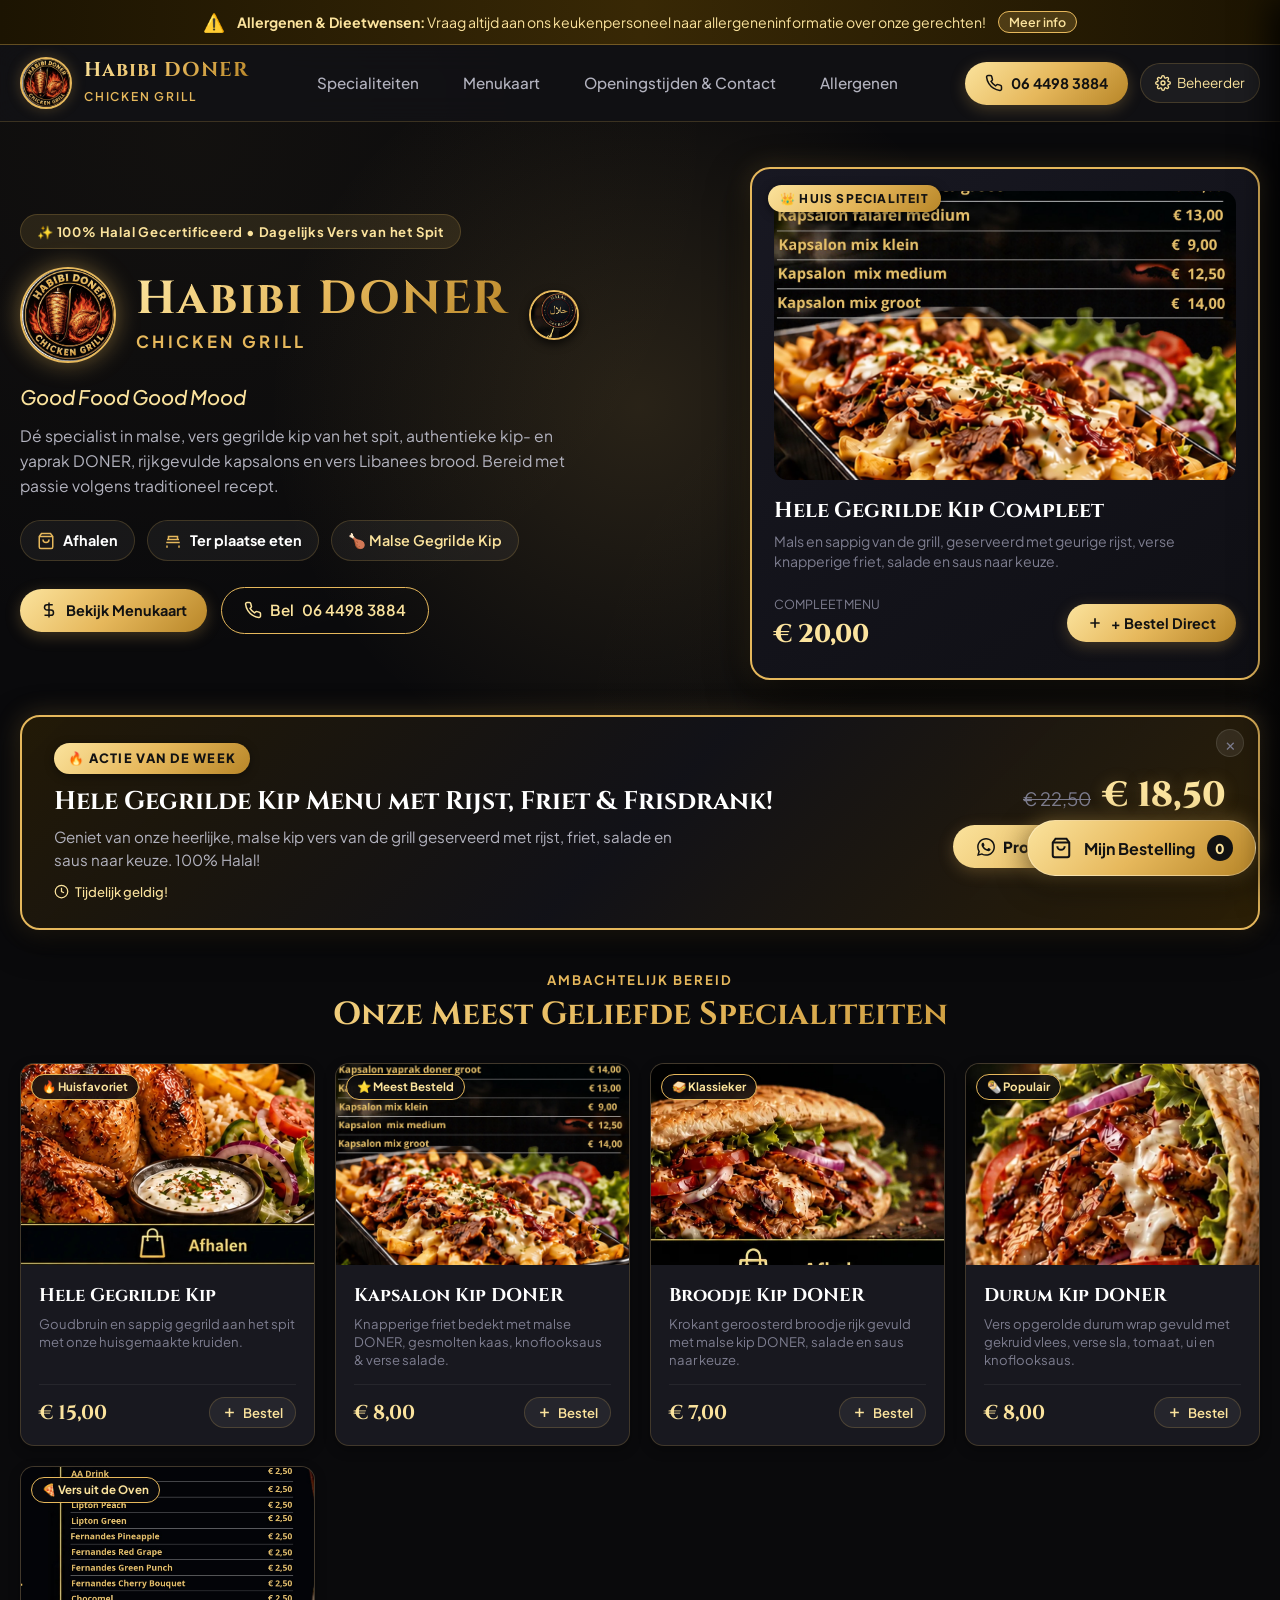
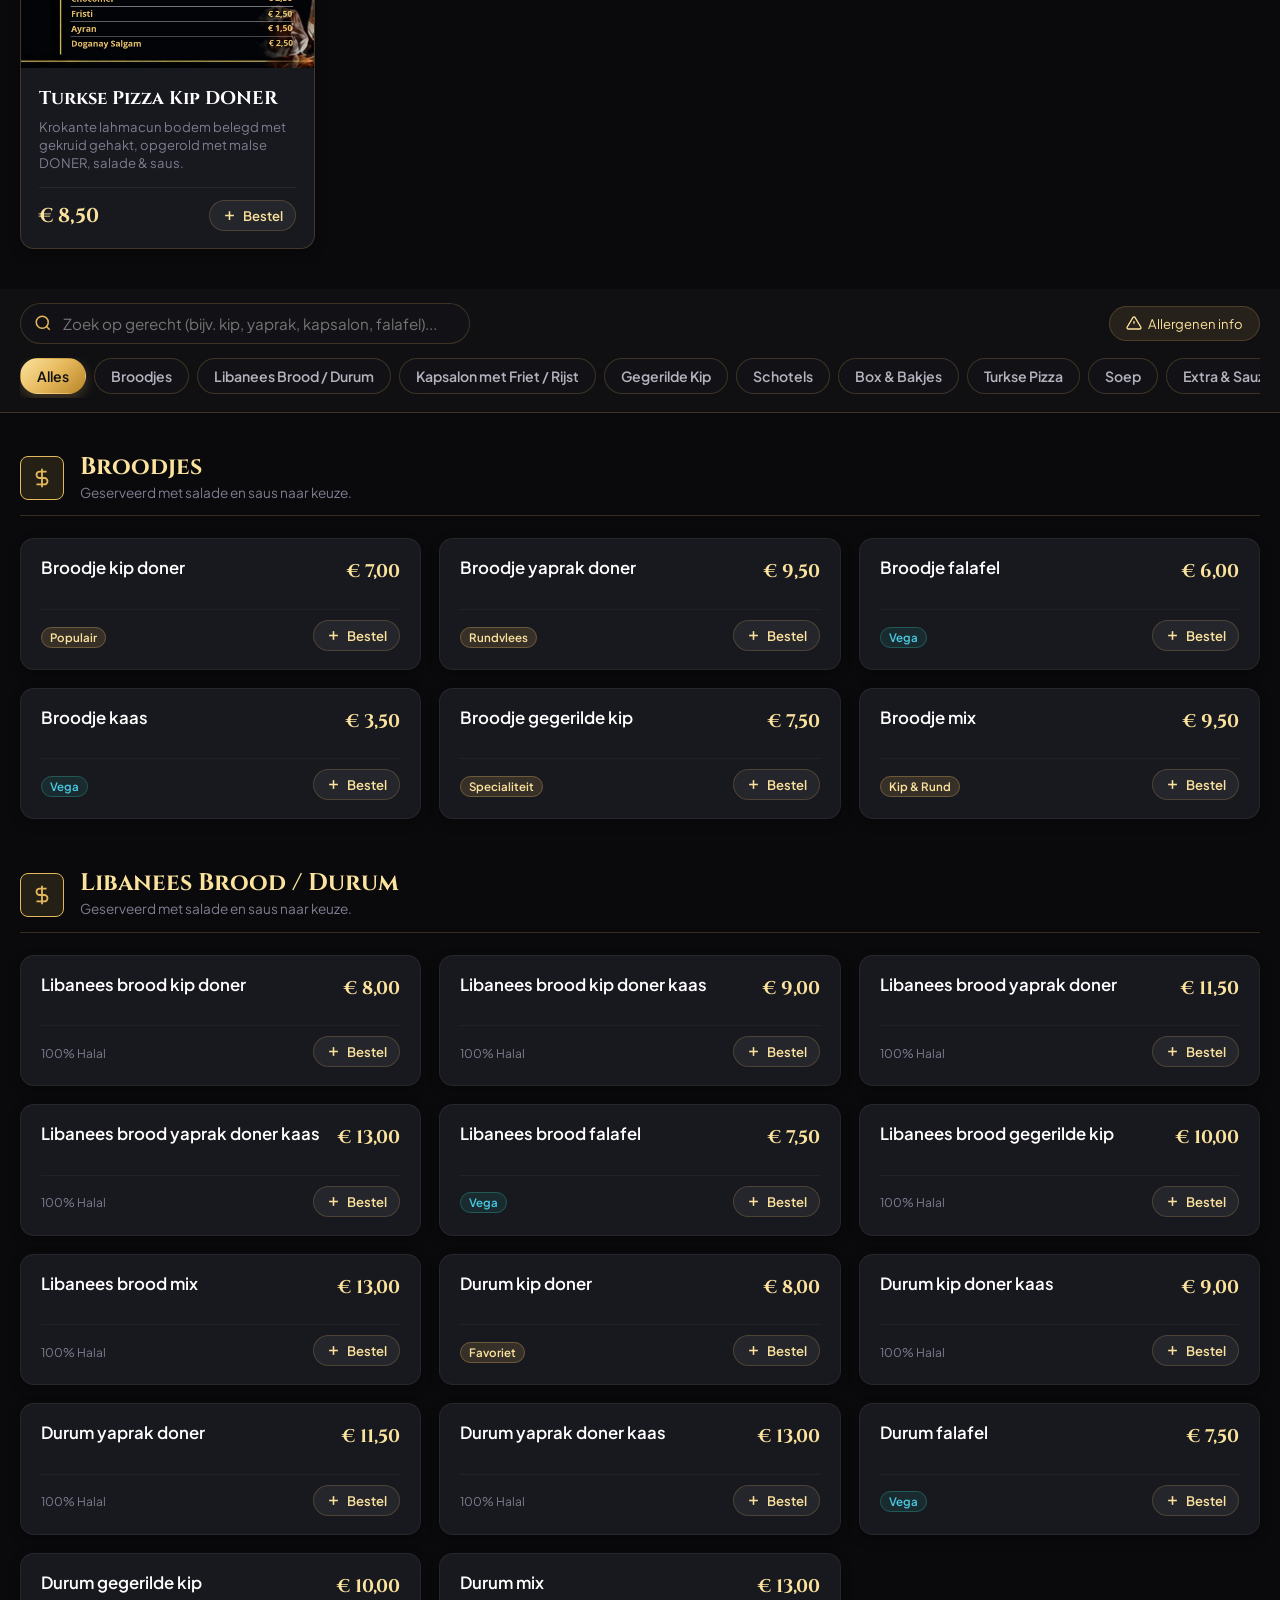
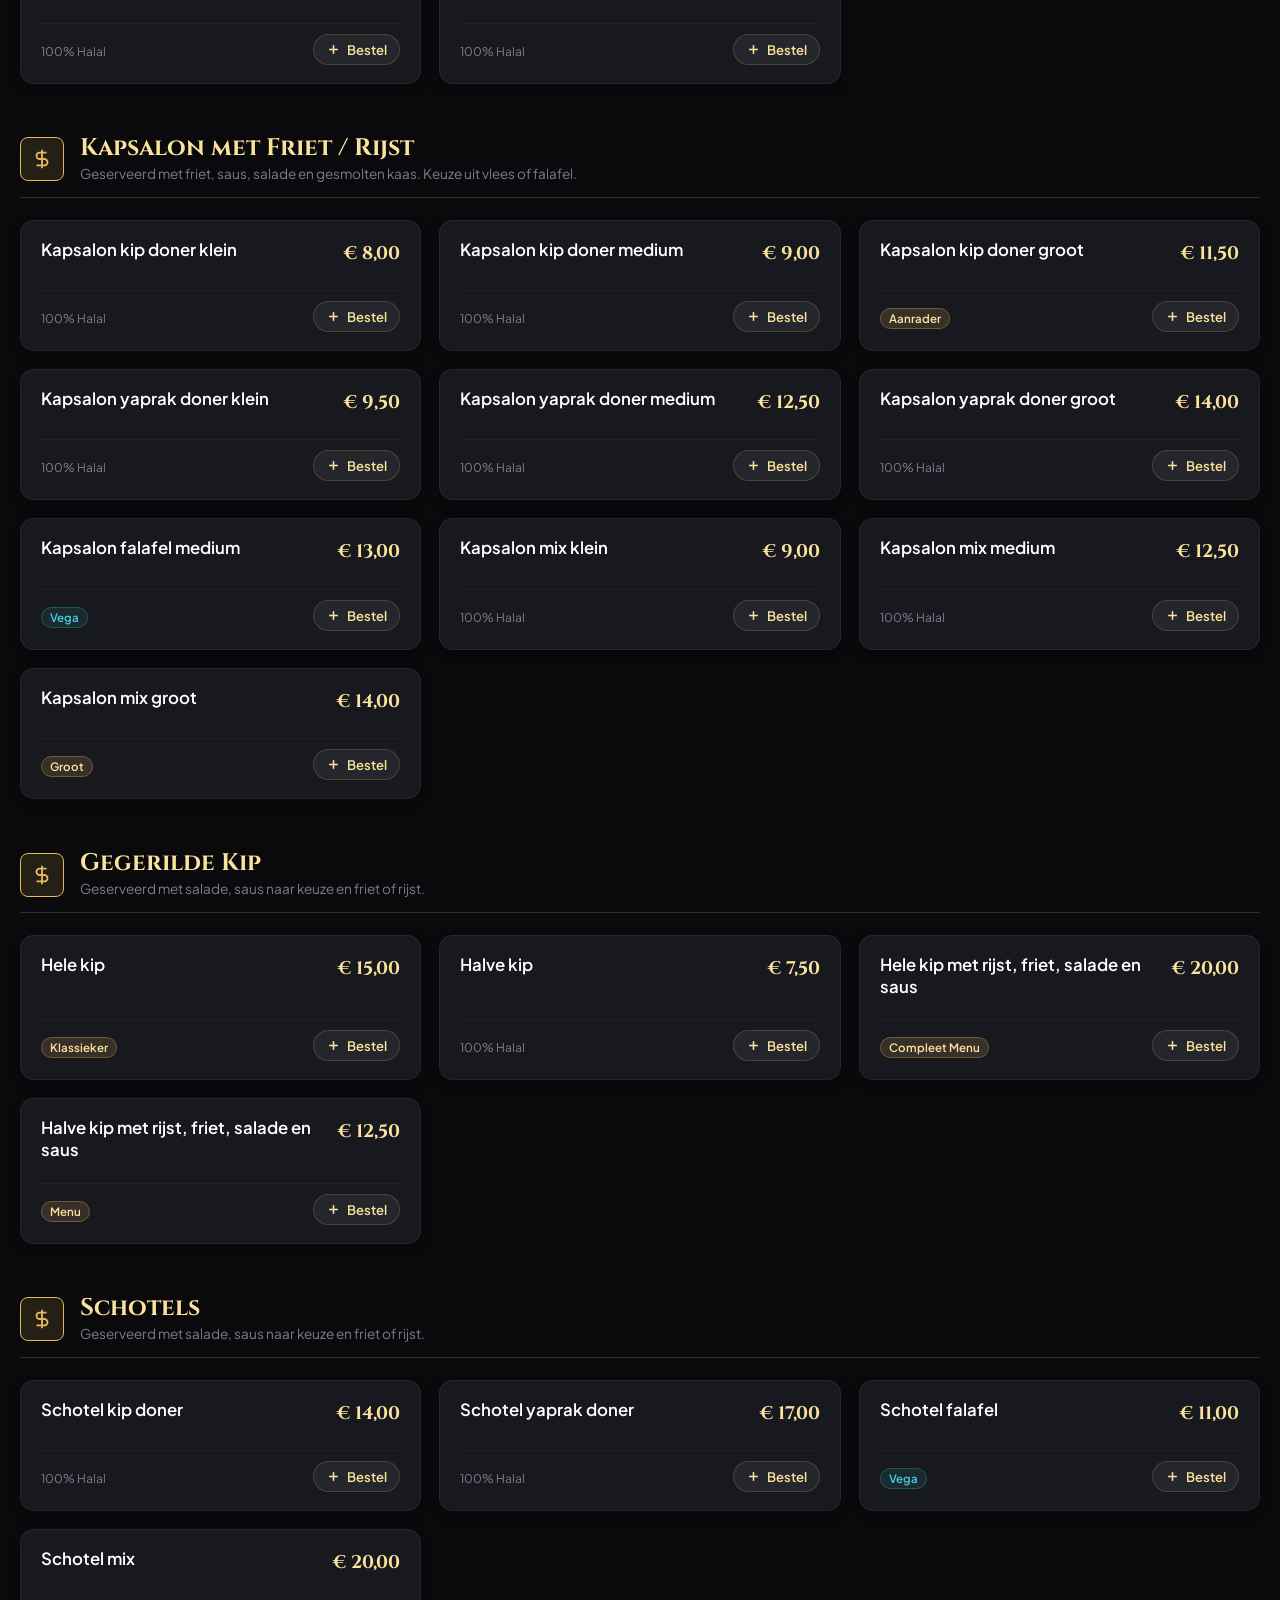
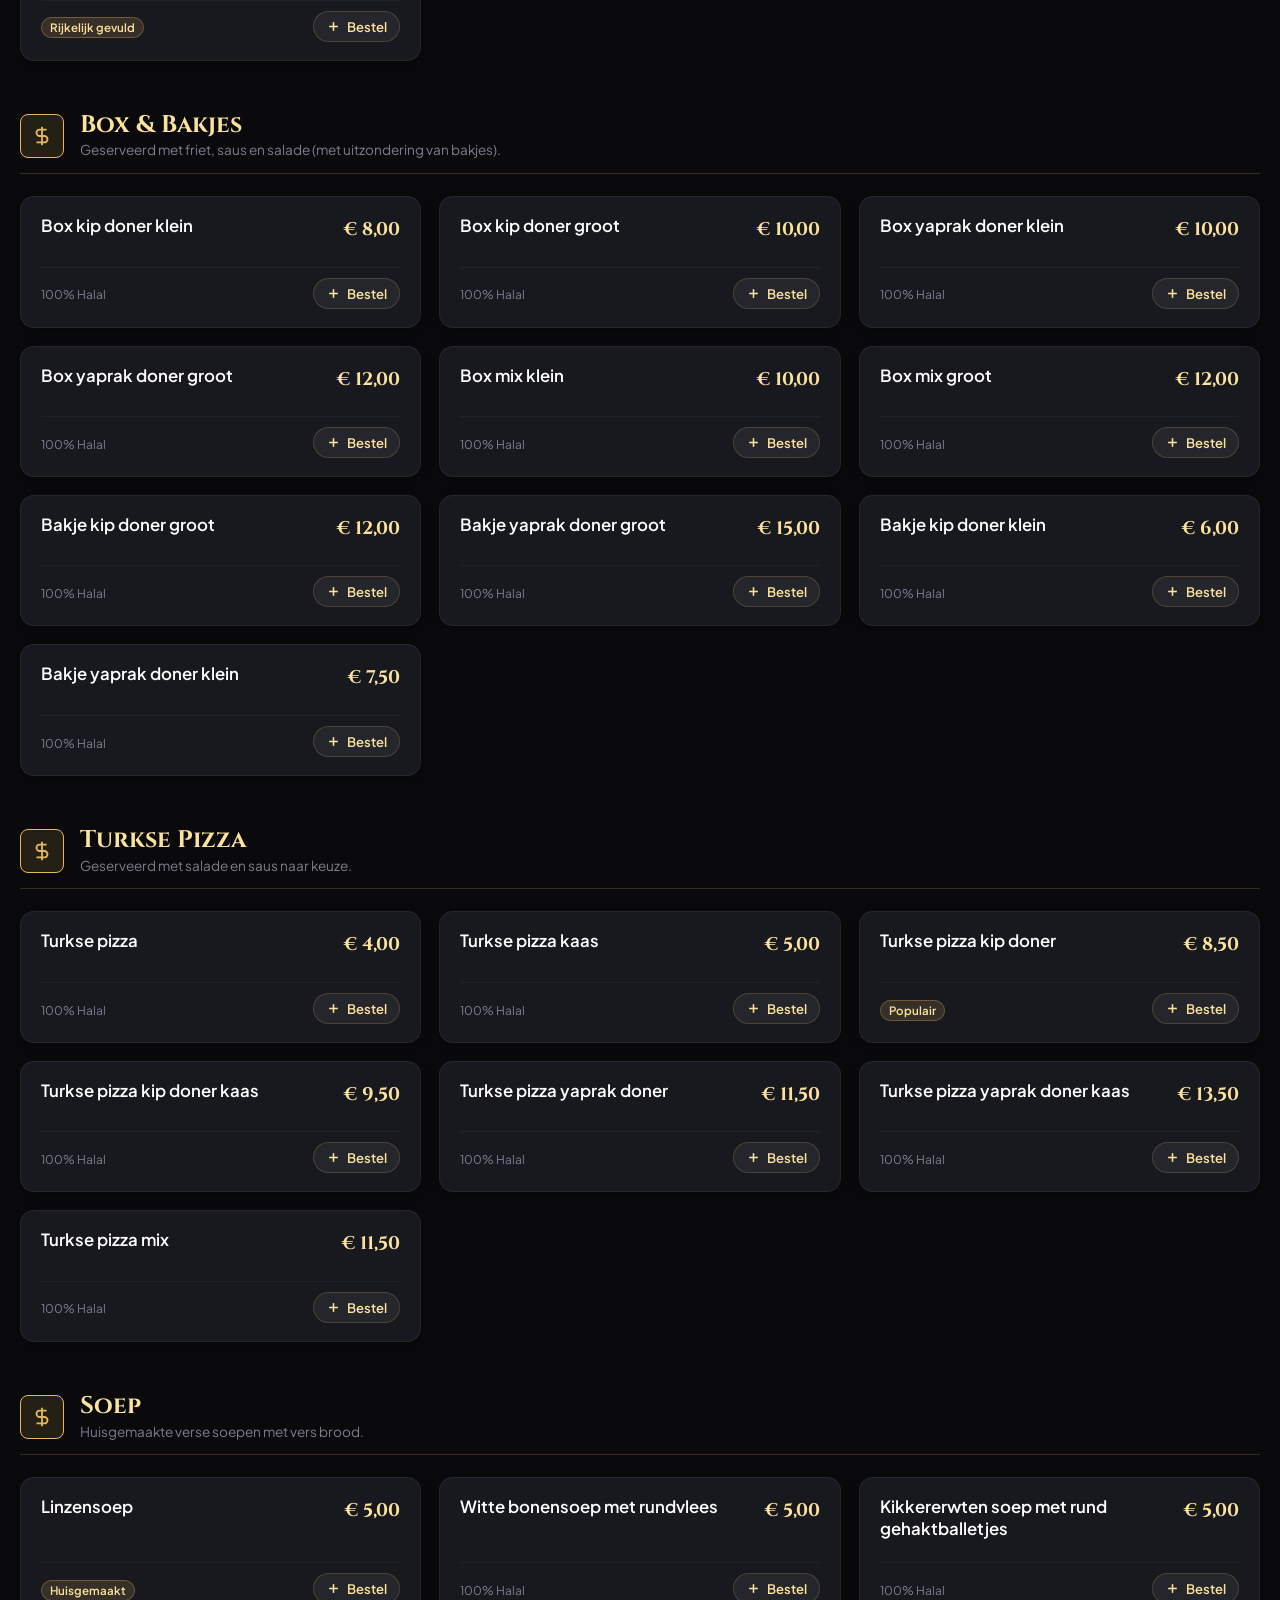
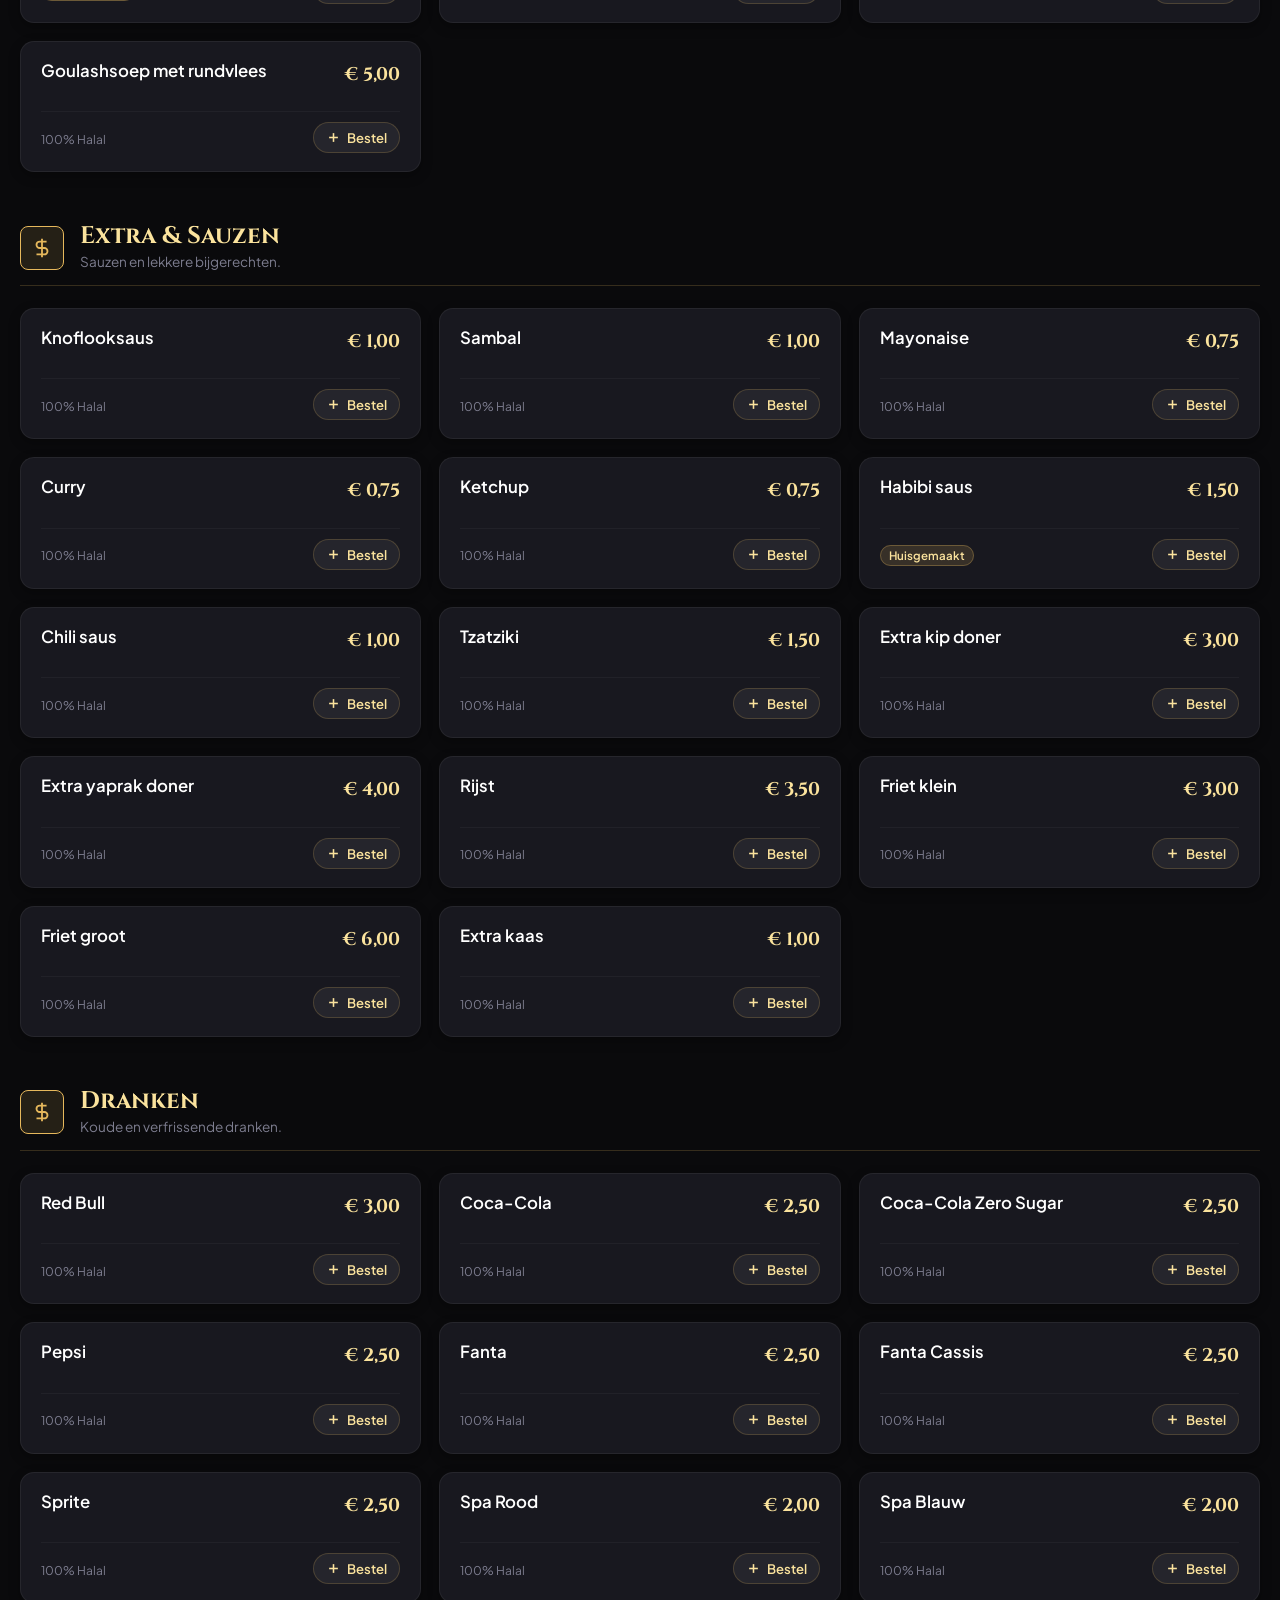
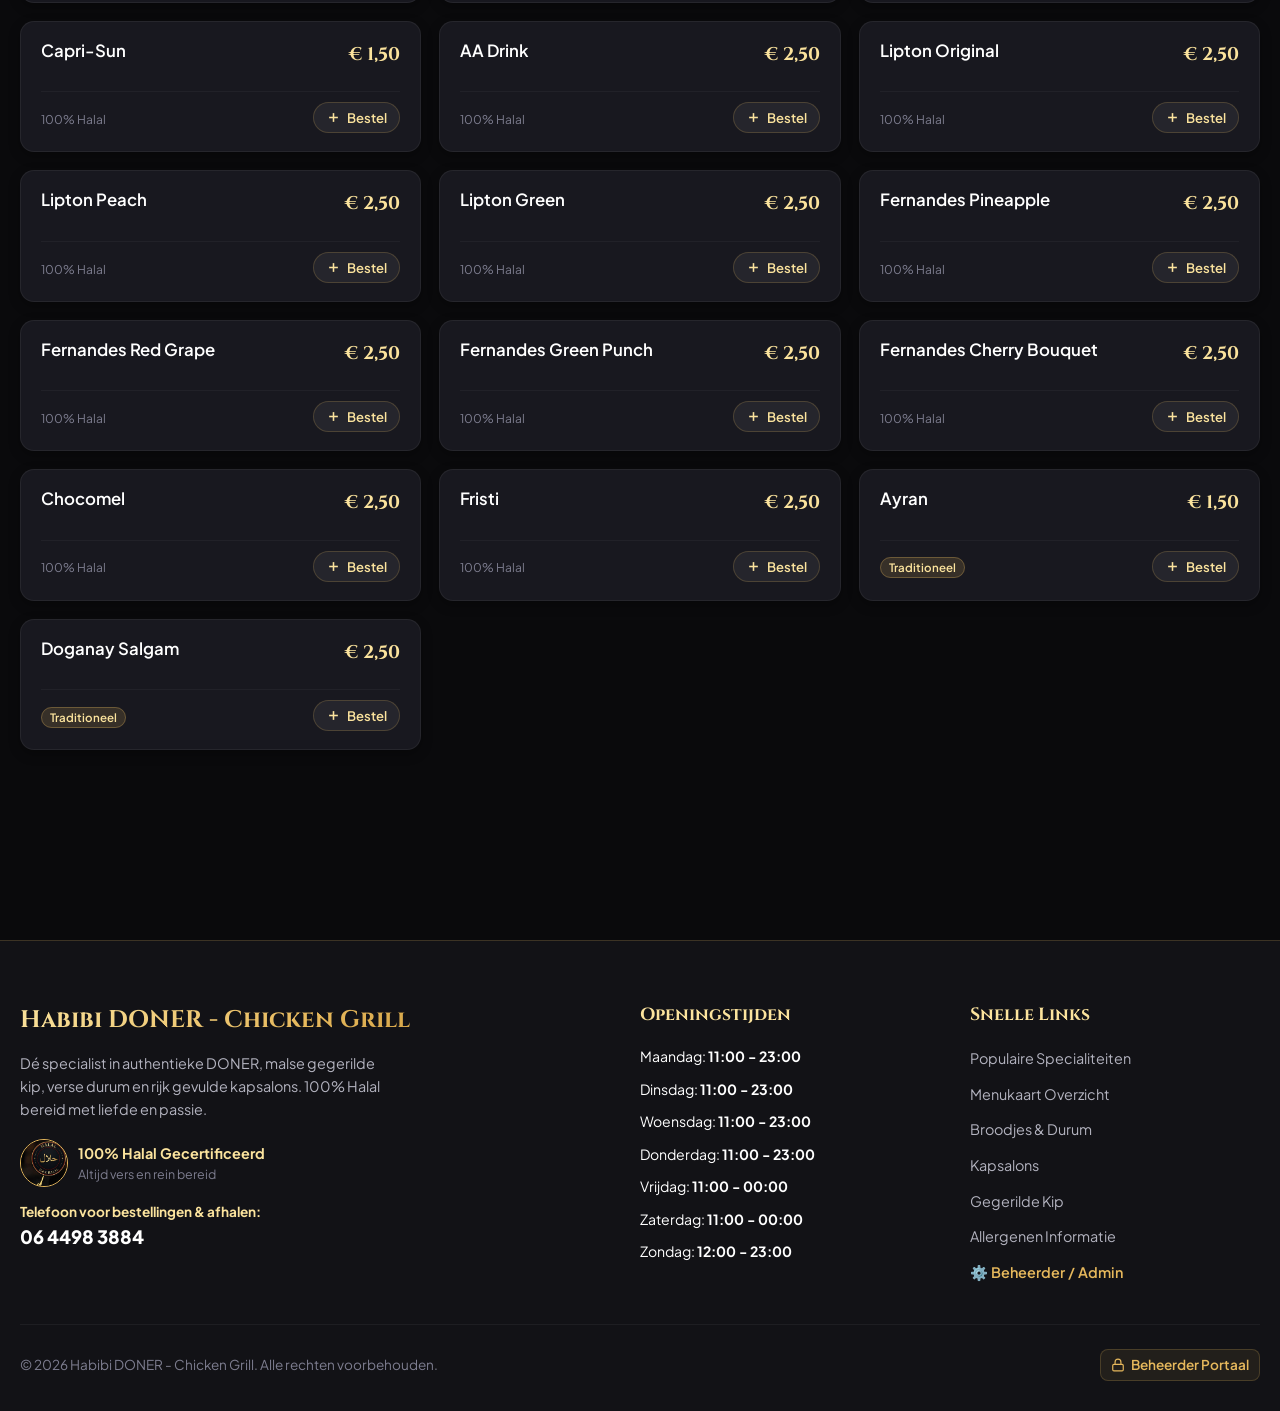
==== index.html @ 73433399 "Habibi DONER website: responsive mobile dropdown & center layout" ====
<!DOCTYPE html>
<html lang="nl">

<head>
  <meta charset="UTF-8">
  <meta name="viewport" content="width=device-width, initial-scale=1.0, maximum-scale=5.0">
  <title>Habibi DONER - Chicken Grill | Good Food Good Mood</title>
  <meta name="description"
    content="Welkom bij Habibi DONER - Chicken Grill. Geniet van onze heerlijke broodjes, durum, kapsalons, gegrilde kip, schotels, soepen en dranken. 100% Halal. Afhalen en ter plaatse eten.">
  <meta name="theme-color" content="#0a0a0c">

  <!-- Favicon -->
  <link rel="icon" type="image/png" href="assets/images/logo.png">

  <!-- Google Fonts -->
  <link rel="preconnect" href="https://fonts.googleapis.com">
  <link rel="preconnect" href="https://fonts.gstatic.com" crossorigin>
  <link
    href="https://fonts.googleapis.com/css2?family=Cinzel:wght@600;700;800;900&family=Plus+Jakarta+Sans:wght@400;500;600;700;800&display=swap"
    rel="stylesheet">

  <!-- Stylesheet -->
  <link rel="stylesheet" href="assets/css/style.css">
</head>

<body>

  <!-- ==========================================
       TOP ALLERGEN & ANNOUNCEMENT BAR
       ========================================== -->
  <div class="top-notice-bar" role="alert">
    <div class="notice-inner">
      <span class="notice-icon">⚠️</span>
      <span><strong>Allergenen & Dieetwensen:</strong> Vraag altijd aan ons keukenpersoneel naar allergeneninformatie
        over onze gerechten!</span>
      <button class="notice-btn allergen-trigger-btn" type="button">Meer info</button>
    </div>
  </div>

  <!-- ==========================================
       SITE HEADER & NAVIGATION
       ========================================== -->
  <header class="site-header">
    <div class="navbar">
      <!-- Brand / Logo -->
      <a href="#home" class="brand-link" aria-label="Habibi DONER Home">
        <img src="assets/images/logo.png" alt="Habibi DONER - Chicken Grill Logo" class="brand-logo-img">
        <div class="brand-text">
          <h1>Habibi DONER</h1>
          <span>Chicken Grill</span>
        </div>
      </a>

      <!-- Desktop Nav -->
      <nav aria-label="Hoofdnavigatie">
        <ul class="nav-links">
          <li><a href="#specialiteiten" class="nav-link">Specialiteiten</a></li>
          <li><a href="#menu" class="nav-link">Menukaart</a></li>
          <li><a href="#contact" class="nav-link">Openingstijden & Contact</a></li>
          <li><a href="#" class="nav-link allergen-trigger-btn">Allergenen</a></li>
        </ul>
      </nav>

      <!-- Nav Actions -->
      <div class="nav-actions">
        <a href="tel:0644983884" class="btn-gold dyn-phone-link" title="Bel restaurant">
          <svg width="18" height="18" viewBox="0 0 24 24" fill="none" stroke="currentColor" stroke-width="2">
            <path
              d="M22 16.92v3a2 2 0 0 1-2.18 2 19.79 19.79 0 0 1-8.63-3.07 19.5 19.5 0 0 1-6-6 19.79 19.79 0 0 1-3.07-8.67A2 2 0 0 1 4.11 2h3a2 2 0 0 1 2 1.72 12.84 12.84 0 0 0 .7 2.81 2 2 0 0 1-.45 2.11L8.09 9.91a16 16 0 0 0 6 6l1.27-1.27a2 2 0 0 1 2.11-.45 12.84 12.84 0 0 0 2.81.7A2 2 0 0 1 22 16.92z" />
          </svg>
          <span class="dyn-phone">06 4498 3884</span>
        </a>

        <!-- Admin Shortcut Link -->
        <a href="admin.html" class="btn-admin-link" title="Beheerder / Admin portaal">
          <svg width="16" height="16" viewBox="0 0 24 24" fill="none" stroke="currentColor" stroke-width="2">
            <circle cx="12" cy="12" r="3"></circle>
            <path
              d="M19.4 15a1.65 1.65 0 0 0 .33 1.82l.06.06a2 2 0 0 1 0 2.83 2 2 0 0 1-2.83 0l-.06-.06a1.65 1.65 0 0 0-1.82-.33 1.65 1.65 0 0 0-1 1.51V21a2 2 0 0 1-2 2 2 2 0 0 1-2-2v-.09A1.65 1.65 0 0 0 9 19.4a1.65 1.65 0 0 0-1.82.33l-.06.06a2 2 0 0 1-2.83 0 2 2 0 0 1 0-2.83l.06-.06a1.65 1.65 0 0 0 .33-1.82 1.65 1.65 0 0 0-1.51-1H3a2 2 0 0 1-2-2 2 2 0 0 1 2-2h.09A1.65 1.65 0 0 0 4.6 9a1.65 1.65 0 0 0-.33-1.82l-.06-.06a2 2 0 0 1 0-2.83 2 2 0 0 1 2.83 0l.06.06a1.65 1.65 0 0 0 1.82.33H9a1.65 1.65 0 0 0 1-1.51V3a2 2 0 0 1 2-2 2 2 0 0 1 2 2v.09a1.65 1.65 0 0 0 1 1.51 1.65 1.65 0 0 0 1.82-.33l.06-.06a2 2 0 0 1 2.83 0 2 2 0 0 1 0 2.83l-.06.06a1.65 1.65 0 0 0-.33 1.82V9a1.65 1.65 0 0 0 1.51 1H21a2 2 0 0 1 2 2 2 2 0 0 1-2 2h-.09a1.65 1.65 0 0 0-1.51 1z">
            </path>
          </svg>
          Beheerder
        </a>

        <!-- Mobile Hamburger Button -->
        <button class="hamburger-btn" id="mobileMenuBtn" aria-label="Menu openen" aria-expanded="false">
          <span class="hamburger-line line-1"></span>
          <span class="hamburger-line line-2"></span>
          <span class="hamburger-line line-3"></span>
        </button>
      </div>
    </div>

    <!-- Mobile Dropdown Menu -->
    <div class="mobile-dropdown" id="mobileDropdown">
      <ul class="mobile-nav-list">
        <li class="mobile-nav-item">
          <a href="#specialiteiten">
            <span>⭐ Onze Specialiteiten</span>
            <span>→</span>
          </a>
        </li>
        <li class="mobile-nav-item">
          <a href="#menu">
            <span>📖 Volledige Menukaart</span>
            <span>→</span>
          </a>
        </li>
        <li class="mobile-nav-item">
          <a href="#cat-broodjes">
            <span>🥪 Broodjes & Durum</span>
            <span>→</span>
          </a>
        </li>
        <li class="mobile-nav-item">
          <a href="#cat-kapsalon">
            <span>🍟 Kapsalons</span>
            <span>→</span>
          </a>
        </li>
        <li class="mobile-nav-item">
          <a href="#cat-kip">
            <span>🍗 Gegrilde Kip</span>
            <span>→</span>
          </a>
        </li>
        <li class="mobile-nav-item">
          <a href="#contact">
            <span>🕒 Openingstijden & Contact</span>
            <span>→</span>
          </a>
        </li>
        <li class="mobile-nav-item">
          <a href="#" class="allergen-trigger-btn">
            <span>⚠️ Allergeneninformatie</span>
            <span>→</span>
          </a>
        </li>
        <li class="mobile-nav-item">
          <a href="admin.html">
            <span>⚙️ Beheerder / Admin Login</span>
            <span>→</span>
          </a>
        </li>
      </ul>
      <div class="mobile-quick-actions">
        <a href="tel:0644983884" class="btn-gold" style="width: 100%; justify-content: center;">
          <svg width="18" height="18" viewBox="0 0 24 24" fill="none" stroke="currentColor" stroke-width="2">
            <path
              d="M22 16.92v3a2 2 0 0 1-2.18 2 19.79 19.79 0 0 1-8.63-3.07 19.5 19.5 0 0 1-6-6 19.79 19.79 0 0 1-3.07-8.67A2 2 0 0 1 4.11 2h3a2 2 0 0 1 2 1.72 12.84 12.84 0 0 0 .7 2.81 2 2 0 0 1-.45 2.11L8.09 9.91a16 16 0 0 0 6 6l1.27-1.27a2 2 0 0 1 2.11-.45 12.84 12.84 0 0 0 2.81.7A2 2 0 0 1 22 16.92z" />
          </svg>
          Direct Bellen (<span class="dyn-phone">06 4498 3884</span>)
        </a>
      </div>
    </div>
  </header>

  <!-- ==========================================
       HERO SECTION (LUXURY 2-COLUMN SHOWCASE)
       ========================================== -->
  <section class="hero-section" id="home">
    <div class="hero-glow"></div>
    <div class="hero-container">

      <!-- Left Column: Branding, Story & CTAs -->
      <div class="hero-brand-col">
        <div class="hero-top-badge">
          <span>✨ 100% Halal Gecertificeerd • Dagelijks Vers van het Spit</span>
        </div>

        <div class="hero-logo-row">
          <img src="assets/images/logo.png" alt="Habibi DONER - Chicken Grill" class="hero-logo">
          <div class="hero-title-group">
            <h1>Habibi DONER</h1>
            <span class="hero-tagline-grill">CHICKEN GRILL</span>
          </div>
          <img src="assets/images/halal-badge.jpg" alt="100% Halal Certificering" class="halal-badge-floating"
            title="100% Halal">
        </div>

        <p class="hero-slogan-lead dyn-slogan">Good Food Good Mood</p>

        <p class="hero-description">
          Dé specialist in malse, vers gegrilde kip van het spit, authentieke kip- en yaprak DONER, rijkgevulde
          kapsalons en vers Libanees brood. Bereid met passie volgens traditioneel recept.
        </p>

        <!-- Services & Highlights -->
        <div class="hero-badges">
          <div class="service-pill">
            <svg width="18" height="18" viewBox="0 0 24 24" fill="none" stroke="currentColor" stroke-width="2">
              <path d="M6 2L3 6v14a2 2 0 0 0 2 2h14a2 2 0 0 0 2-2V6l-3-4z"></path>
              <line x1="3" y1="6" x2="21" y2="6"></line>
              <path d="M16 10a4 4 0 0 1-8 0"></path>
            </svg>
            <strong>Afhalen</strong>
          </div>
          <div class="service-pill">
            <svg width="18" height="18" viewBox="0 0 24 24" fill="none" stroke="currentColor" stroke-width="2">
              <path d="M4 18v3M20 18v3M4 10h16M3 14h18M6 6h12v4H6z"></path>
            </svg>
            <strong>Ter plaatse eten</strong>
          </div>
          <div class="service-pill">
            <span style="color: var(--gold-light);">🍗 Malse Gegrilde Kip</span>
          </div>
        </div>

        <!-- Hero Actions -->
        <div class="hero-cta-group">
          <a href="#menu" class="btn-gold">
            <svg width="18" height="18" viewBox="0 0 24 24" fill="none" stroke="currentColor" stroke-width="2">
              <path d="M12 2v20M17 5H9.5a3.5 3.5 0 0 0 0 7h5a3.5 3.5 0 0 1 0 7H6" />
            </svg>
            Bekijk Menukaart
          </a>
          <a href="tel:0644983884" class="btn-outline-gold dyn-phone-link">
            <svg width="18" height="18" viewBox="0 0 24 24" fill="none" stroke="currentColor" stroke-width="2">
              <path
                d="M22 16.92v3a2 2 0 0 1-2.18 2 19.79 19.79 0 0 1-8.63-3.07 19.5 19.5 0 0 1-6-6 19.79 19.79 0 0 1-3.07-8.67A2 2 0 0 1 4.11 2h3a2 2 0 0 1 2 1.72 12.84 12.84 0 0 0 .7 2.81 2 2 0 0 1-.45 2.11L8.09 9.91a16 16 0 0 0 6 6l1.27-1.27a2 2 0 0 1 2.11-.45 12.84 12.84 0 0 0 2.81.7A2 2 0 0 1 22 16.92z" />
            </svg>
            Bel <span class="dyn-phone">06 4498 3884</span>
          </a>
        </div>
      </div>

      <!-- Right Column: Chef's Special Feature Showcase -->
      <div class="hero-feature-card">
        <span class="hero-feature-tag">👑 Huis Specialiteit</span>
        <div class="hero-feature-img-wrap">
          <img src="assets/images/spotlight-kip.jpg" alt="Hele Gegrilde Kip Special" class="hero-feature-img">
        </div>
        <div class="hero-feature-details">
          <h3>Hele Gegrilde Kip Compleet</h3>
          <p>Mals en sappig van de grill, geserveerd met geurige rijst, verse knapperige friet, salade en saus naar
            keuze.</p>
        </div>
        <div class="hero-feature-footer">
          <div>
            <span style="font-size: 0.78rem; color: var(--text-muted); text-transform: uppercase;">Compleet Menu</span>
            <div class="hero-feature-price">€ 20,00</div>
          </div>
          <button class="btn-gold spotlight-order-btn" data-add="gk3" style="padding: 10px 20px;">
            <svg width="16" height="16" viewBox="0 0 24 24" fill="none" stroke="currentColor" stroke-width="2.5">
              <line x1="12" y1="5" x2="12" y2="19"></line>
              <line x1="5" y1="12" x2="19" y2="12"></line>
            </svg>
            + Bestel Direct
          </button>
        </div>
      </div>

    </div>
  </section>

  <!-- ==========================================
       PROMOTION / RECLAME & ACTIE BANNER
       ========================================== -->
  <section class="promo-banner-section" id="promoBannerSection">
    <div class="promo-card promo-style-gold" id="promoCard">
      <button class="promo-close-btn" id="closePromoBannerBtn" aria-label="Sluit actiebanner">&times;</button>
      <div class="promo-content">
        <span class="promo-badge" id="promoBadge">🔥 ACTIE VAN DE WEEK</span>
        <h2 class="promo-title" id="promoTitle">Hele Gegrilde Kip Menu met Rijst, Friet & Frisdrank!</h2>
        <p class="promo-desc" id="promoDesc">Geniet van onze heerlijke, malse kip vers van de grill geserveerd met
          rijst, friet, salade en saus naar keuze. 100% Halal!</p>
        <span class="promo-validity" id="promoValidity">
          <svg width="15" height="15" viewBox="0 0 24 24" fill="none" stroke="currentColor" stroke-width="2">
            <circle cx="12" cy="12" r="10"></circle>
            <polyline points="12 6 12 12 16 14"></polyline>
          </svg>
          <span id="promoValidityText">Geldig bij afhalen & ter plaatse eten</span>
        </span>
      </div>
      <div class="promo-action-box">
        <div class="promo-pricing" id="promoPricingBox">
          <span class="promo-price-old" id="promoPriceOld">€ 22,50</span>
          <span class="promo-price-new" id="promoPriceNew">€ 18,50</span>
        </div>
        <button class="promo-btn-cta" id="btnClaimPromo">
          <svg width="18" height="18" viewBox="0 0 24 24" fill="currentColor">
            <path
              d="M.057 24l1.687-6.163c-1.041-1.804-1.588-3.849-1.587-5.946.003-6.556 5.338-11.891 11.893-11.891 3.181.001 6.167 1.24 8.413 3.488 2.245 2.248 3.481 5.236 3.48 8.414-.003 6.557-5.338 11.892-11.893 11.892-1.99-.001-3.951-.5-5.688-1.448l-6.305 1.654zm6.597-3.807c1.676.995 3.276 1.591 5.392 1.592 5.448 0 9.886-4.434 9.889-9.885.002-5.462-4.415-9.89-9.881-9.892-5.452 0-9.887 4.434-9.889 9.884-.001 2.225.651 3.891 1.746 5.634l-.999 3.648 3.742-.981zm11.387-5.464c-.074-.124-.272-.198-.57-.347-.297-.149-1.758-.868-2.031-.967-.272-.099-.47-.149-.669.149-.198.297-.768.967-.941 1.165-.173.198-.347.223-.644.074-.297-.149-1.255-.462-2.39-1.475-.883-.788-1.48-1.761-1.653-2.059-.173-.297-.018-.458.13-.606.134-.133.297-.347.446-.521.151-.172.2-.296.3-.495.099-.198.05-.372-.025-.521-.075-.148-.669-1.611-.916-2.206-.242-.579-.487-.501-.669-.51l-.57-.01c-.198 0-.52.074-.792.372s-1.04 1.016-1.04 2.479 1.065 2.876 1.213 3.074c.149.198 2.095 3.2 5.076 4.487.709.306 1.263.489 1.694.626.712.226 1.36.194 1.872.118.571-.085 1.758-.719 2.006-1.413.248-.695.248-1.29.173-1.414z" />
          </svg>
          <span id="promoCtaText">Direct Bestellen via WhatsApp</span>
        </button>
      </div>
    </div>
  </section>

  <!-- ==========================================
       POPULAIRE SPECIALITEITEN (BESTSELLERS SHOWCASE)
       ========================================== -->
  <section class="specialties-section" id="specialiteiten">
    <div class="section-header">
      <span class="section-subtitle-tag">Ambachtelijk Bereid</span>
      <h2 class="section-title">Onze Meest Geliefde Specialiteiten</h2>
    </div>

    <div class="specialties-grid">
      <!-- 1. Hele Gegrilde Kip -->
      <div class="specialty-card">
        <div class="specialty-img-wrap">
          <img src="assets/images/spotlight-kapsalon.jpg" alt="Hele Gegrilde Kip" class="specialty-img" loading="lazy">
          <span class="specialty-badge">🔥 Huisfavoriet</span>
        </div>
        <div class="specialty-info">
          <div>
            <h4>Hele Gegrilde Kip</h4>
            <p>Goudbruin en sappig gegrild aan het spit met onze huisgemaakte kruiden.</p>
          </div>
          <div class="specialty-footer">
            <span class="specialty-price">€ 15,00</span>
            <button class="btn-add-item spotlight-order-btn" data-add="gk1">
              <svg width="15" height="15" viewBox="0 0 24 24" fill="none" stroke="currentColor" stroke-width="2.5">
                <line x1="12" y1="5" x2="12" y2="19"></line>
                <line x1="5" y1="12" x2="19" y2="12"></line>
              </svg>
              Bestel
            </button>
          </div>
        </div>
      </div>

      <!-- 2. Kapsalon DONER -->
      <div class="specialty-card">
        <div class="specialty-img-wrap">
          <img src="assets/images/spotlight-kip.jpg" alt="Kapsalon DONER" class="specialty-img" loading="lazy">
          <span class="specialty-badge">⭐ Meest Besteld</span>
        </div>
        <div class="specialty-info">
          <div>
            <h4>Kapsalon Kip DONER</h4>
            <p>Knapperige friet bedekt met malse DONER, gesmolten kaas, knoflooksaus & verse salade.</p>
          </div>
          <div class="specialty-footer">
            <span class="specialty-price">€ 8,00</span>
            <button class="btn-add-item spotlight-order-btn" data-add="k1">
              <svg width="15" height="15" viewBox="0 0 24 24" fill="none" stroke="currentColor" stroke-width="2.5">
                <line x1="12" y1="5" x2="12" y2="19"></line>
                <line x1="5" y1="12" x2="19" y2="12"></line>
              </svg>
              Bestel
            </button>
          </div>
        </div>
      </div>

      <!-- 3. Broodje Kip DONER -->
      <div class="specialty-card">
        <div class="specialty-img-wrap">
          <img src="assets/images/spotlight-broodje.jpg" alt="Broodje Kip DONER" class="specialty-img" loading="lazy">
          <span class="specialty-badge">🥪 Klassieker</span>
        </div>
        <div class="specialty-info">
          <div>
            <h4>Broodje Kip DONER</h4>
            <p>Krokant geroosterd broodje rijk gevuld met malse kip DONER, salade en saus naar keuze.</p>
          </div>
          <div class="specialty-footer">
            <span class="specialty-price">€ 7,00</span>
            <button class="btn-add-item spotlight-order-btn" data-add="b1">
              <svg width="15" height="15" viewBox="0 0 24 24" fill="none" stroke="currentColor" stroke-width="2.5">
                <line x1="12" y1="5" x2="12" y2="19"></line>
                <line x1="5" y1="12" x2="19" y2="12"></line>
              </svg>
              Bestel
            </button>
          </div>
        </div>
      </div>

      <!-- 4. Durum Kip DONER -->
      <div class="specialty-card">
        <div class="specialty-img-wrap">
          <img src="assets/images/spotlight-durum.jpg" alt="Durum Kip DONER" class="specialty-img" loading="lazy">
          <span class="specialty-badge">🌯 Populair</span>
        </div>
        <div class="specialty-info">
          <div>
            <h4>Durum Kip DONER</h4>
            <p>Vers opgerolde durum wrap gevuld met gekruid vlees, verse sla, tomaat, ui en knoflooksaus.</p>
          </div>
          <div class="specialty-footer">
            <span class="specialty-price">€ 8,00</span>
            <button class="btn-add-item spotlight-order-btn" data-add="d8">
              <svg width="15" height="15" viewBox="0 0 24 24" fill="none" stroke="currentColor" stroke-width="2.5">
                <line x1="12" y1="5" x2="12" y2="19"></line>
                <line x1="5" y1="12" x2="19" y2="12"></line>
              </svg>
              Bestel
            </button>
          </div>
        </div>
      </div>

      <!-- 5. Turkse Pizza -->
      <div class="specialty-card">
        <div class="specialty-img-wrap">
          <img src="assets/images/spotlight-pizza.jpg" alt="Turkse Pizza Kip DONER" class="specialty-img"
            loading="lazy">
          <span class="specialty-badge">🍕 Vers uit de Oven</span>
        </div>
        <div class="specialty-info">
          <div>
            <h4>Turkse Pizza Kip DONER</h4>
            <p>Krokante lahmacun bodem belegd met gekruid gehakt, opgerold met malse DONER, salade & saus.</p>
          </div>
          <div class="specialty-footer">
            <span class="specialty-price">€ 8,50</span>
            <button class="btn-add-item spotlight-order-btn" data-add="tp3">
              <svg width="15" height="15" viewBox="0 0 24 24" fill="none" stroke="currentColor" stroke-width="2.5">
                <line x1="12" y1="5" x2="12" y2="19"></line>
                <line x1="5" y1="12" x2="19" y2="12"></line>
              </svg>
              Bestel
            </button>
          </div>
        </div>
      </div>
    </div>
  </section>

  <!-- ==========================================
       STICKY CONTROLS: SEARCH & CATEGORY PILLS
       ========================================== -->
  <div class="menu-controls-wrapper" id="menu">
    <div class="controls-container">
      <div class="search-and-stats">
        <div class="search-box">
          <svg class="search-icon" width="18" height="18" viewBox="0 0 24 24" fill="none" stroke="currentColor"
            stroke-width="2">
            <circle cx="11" cy="11" r="8"></circle>
            <line x1="21" y1="21" x2="16.65" y2="16.65"></line>
          </svg>
          <input type="text" id="menuSearchInput" class="search-input"
            placeholder="Zoek op gerecht (bijv. kip, yaprak, kapsalon, falafel)..." aria-label="Zoek gerechten">
        </div>

        <button class="allergen-quick-chip allergen-trigger-btn" type="button">
          <svg width="16" height="16" viewBox="0 0 24 24" fill="none" stroke="currentColor" stroke-width="2">
            <path d="M10.29 3.86L1.82 18a2 2 0 0 0 1.71 3h16.94a2 2 0 0 0 1.71-3L13.71 3.86a2 2 0 0 0-3.42 0z" />
            <line x1="12" y1="9" x2="12" y2="13" />
            <line x1="12" y1="17" x2="12.01" y2="17" />
          </svg>
          <span>Allergenen info</span>
        </button>
      </div>

      <!-- Categories Pills & Dropdown on Mobile -->
      <div class="category-mobile-select-wrap">
        <label for="categoryMobileSelect" class="sr-only">Kies categorie</label>
        <div class="category-select-custom">
          <svg class="cat-select-icon" width="18" height="18" viewBox="0 0 24 24" fill="none" stroke="currentColor" stroke-width="2">
            <path d="M4 6h16M4 12h16M4 18h16"></path>
          </svg>
          <select id="categoryMobileSelect" class="category-mobile-select" aria-label="Kies categorie">
            <!-- Dynamically populated -->
          </select>
          <svg class="cat-select-arrow" width="16" height="16" viewBox="0 0 24 24" fill="none" stroke="currentColor" stroke-width="2.5">
            <polyline points="6 9 12 15 18 9"></polyline>
          </svg>
        </div>
      </div>

      <!-- Categories Pills (Swipable) -->
      <div class="category-pills-bar" id="categoryPillsContainer">
        <!-- Rendered dynamically -->
      </div>
    </div>
  </div>

  <!-- ==========================================
       DYNAMIC MENU CONTENT
       ========================================== -->
  <main class="menu-main-content" id="menuContainer">
    <!-- Populated by main.js with items from MenuStore -->
  </main>

  <!-- ==========================================
       FLOATING CART BUTTON
       ========================================== -->
  <button class="cart-floating-btn" id="cartFloatingBtn" aria-label="Winkelmandje bekijken">
    <svg width="22" height="22" viewBox="0 0 24 24" fill="none" stroke="currentColor" stroke-width="2.2">
      <path d="M6 2L3 6v14a2 2 0 0 0 2 2h14a2 2 0 0 0 2-2V6l-3-4z"></path>
      <line x1="3" y1="6" x2="21" y2="6"></line>
      <path d="M16 10a4 4 0 0 1-8 0"></path>
    </svg>
    <span>Mijn Bestelling</span>
    <span class="cart-badge-count cart-count-badge">0</span>
  </button>

  <!-- ==========================================
       CART / ORDER DRAWER MODAL
       ========================================== -->
  <div class="cart-drawer-overlay" id="cartDrawerOverlay"></div>
  <aside class="cart-drawer" id="cartDrawer" aria-label="Winkelmandje">
    <div class="cart-drawer-header">
      <h3>Uw Bestelling</h3>
      <button class="btn-close-drawer" id="closeCartBtn" aria-label="Sluiten">&times;</button>
    </div>

    <div class="cart-drawer-body" id="cartItemsContainer">
      <!-- Items dynamically injected -->
    </div>

    <div class="cart-drawer-footer">
      <!-- Service Choice -->
      <p
        style="font-size: 0.8rem; color: var(--gold-primary); margin-bottom: 6px; font-weight: 600; text-transform: uppercase;">
        Keuze bediening:</p>
      <div class="order-type-selector">
        <button type="button" class="order-type-btn active" data-type="Afhalen">🛍️ Afhalen</button>
        <button type="button" class="order-type-btn" data-type="Ter plaatse eten">🍽️ Ter plaatse eten</button>
      </div>

      <div class="cart-summary-line">
        <span>Totaalbedrag:</span>
        <span id="cartTotalPrice">€ 0,00</span>
      </div>

      <!-- WhatsApp Order Link -->
      <button class="btn-whatsapp-order" id="btnWhatsAppOrder">
        <svg width="20" height="20" viewBox="0 0 24 24" fill="currentColor">
          <path
            d="M.057 24l1.687-6.163c-1.041-1.804-1.588-3.849-1.587-5.946.003-6.556 5.338-11.891 11.893-11.891 3.181.001 6.167 1.24 8.413 3.488 2.245 2.248 3.481 5.236 3.48 8.414-.003 6.557-5.338 11.892-11.893 11.892-1.99-.001-3.951-.5-5.688-1.448l-6.305 1.654zm6.597-3.807c1.676.995 3.276 1.591 5.392 1.592 5.448 0 9.886-4.434 9.889-9.885.002-5.462-4.415-9.89-9.881-9.892-5.452 0-9.887 4.434-9.889 9.884-.001 2.225.651 3.891 1.746 5.634l-.999 3.648 3.742-.981zm11.387-5.464c-.074-.124-.272-.198-.57-.347-.297-.149-1.758-.868-2.031-.967-.272-.099-.47-.149-.669.149-.198.297-.768.967-.941 1.165-.173.198-.347.223-.644.074-.297-.149-1.255-.462-2.39-1.475-.883-.788-1.48-1.761-1.653-2.059-.173-.297-.018-.458.13-.606.134-.133.297-.347.446-.521.151-.172.2-.296.3-.495.099-.198.05-.372-.025-.521-.075-.148-.669-1.611-.916-2.206-.242-.579-.487-.501-.669-.51l-.57-.01c-.198 0-.52.074-.792.372s-1.04 1.016-1.04 2.479 1.065 2.876 1.213 3.074c.149.198 2.095 3.2 5.076 4.487.709.306 1.263.489 1.694.626.712.226 1.36.194 1.872.118.571-.085 1.758-.719 2.006-1.413.248-.695.248-1.29.173-1.414z" />
        </svg>
        Plaats Bestelling via WhatsApp
      </button>

      <a href="tel:0644983884" class="btn-outline-gold dyn-phone-link"
        style="width: 100%; justify-content: center; font-size: 0.88rem;">
        Of bel ons direct: <span class="dyn-phone">06 4498 3884</span>
      </a>
    </div>
  </aside>

  <!-- ==========================================
       ALLERGEN INFORMATION MODAL
       ========================================== -->
  <div class="allergen-modal-overlay" id="allergenModal" role="dialog" aria-modal="true">
    <div class="allergen-card-dialog">
      <h3>
        <svg width="26" height="26" viewBox="0 0 24 24" fill="none" stroke="currentColor" stroke-width="2"
          style="color: var(--gold-primary);">
          <path d="M10.29 3.86L1.82 18a2 2 0 0 0 1.71 3h16.94a2 2 0 0 0 1.71-3L13.71 3.86a2 2 0 0 0-3.42 0z" />
          <line x1="12" y1="9" x2="12" y2="13" />
          <line x1="12" y1="17" x2="12.01" y2="17" />
        </svg>
        Allergeneninformatie
      </h3>

      <div class="allergen-highlight-box">
        Belangrijk bericht voor gasten met een allergie of intolerantie:
      </div>

      <p class="dyn-allergen-text">
        Heeft u een allergie of dieetwens? Vraag altijd ons keukenpersoneel naar de ingrediënten en allergenen in onze
        gerechten!
      </p>

      <p>
        Onze gerechten kunnen gluten, melk/lactose, sesam, selderij, mosterd of andere allergenen bevatten. Omdat wij
        dagelijks werken met verse producten, informeren onze koks u graag persoonlijk en zorgvuldig over de juiste
        keuze voor uw gezondheid.
      </p>

      <div style="display:flex; justify-content:flex-end;">
        <button class="btn-gold" id="closeAllergenBtn" type="button">Begrepen</button>
      </div>
    </div>
  </div>

  <!-- ==========================================
       SITE FOOTER
       ========================================== -->
  <footer class="site-footer" id="contact">
    <div class="footer-container">

      <!-- Brand & About -->
      <div class="footer-brand">
        <h2>Habibi DONER - Chicken Grill</h2>
        <p>Dé specialist in authentieke DONER, malse gegerilde kip, verse durum en rijk gevulde kapsalons. 100% Halal
          bereid met liefde en passie.</p>

        <div style="display: flex; gap: 10px; align-items: center; margin-bottom: 14px;">
          <img src="assets/images/halal-badge.jpg" alt="100% Halal"
            style="width: 48px; height: 48px; border-radius: 50%; border: 1px solid var(--gold-primary);">
          <div>
            <span style="color: var(--gold-light); font-weight: 700; font-size: 0.9rem;">100% Halal
              Gecertificeerd</span>
            <p style="font-size: 0.78rem; color: var(--text-muted); margin: 0;">Altijd vers en rein bereid</p>
          </div>
        </div>

        <p style="font-size: 0.85rem; color: var(--gold-light);">
          <strong>Telefoon voor bestellingen & afhalen:</strong><br>
          <a href="tel:0644983884" class="dyn-phone" style="font-size: 1.15rem; font-weight: 800; color: #fff;">06 4498
            3884</a>
        </p>
      </div>

      <!-- Opening Hours -->
      <div class="footer-links-col">
        <h4>Openingstijden</h4>
        <ul class="footer-links-list" id="footerOpeningHoursList" style="font-size: 0.88rem;">
          <li><span>Maandag:</span> <strong>11:00 - 23:00</strong></li>
          <li><span>Dinsdag:</span> <strong>11:00 - 23:00</strong></li>
          <li><span>Woensdag:</span> <strong>11:00 - 23:00</strong></li>
          <li><span>Donderdag:</span> <strong>11:00 - 23:00</strong></li>
          <li><span>Vrijdag:</span> <strong>11:00 - 00:00</strong></li>
          <li><span>Zaterdag:</span> <strong>11:00 - 00:00</strong></li>
          <li><span>Zondag:</span> <strong>12:00 - 23:00</strong></li>
        </ul>
      </div>

      <!-- Quick Links -->
      <div class="footer-links-col">
        <h4>Snelle Links</h4>
        <ul class="footer-links-list">
          <li><a href="#specialiteiten">Populaire Specialiteiten</a></li>
          <li><a href="#menu">Menukaart Overzicht</a></li>
          <li><a href="#cat-broodjes">Broodjes & Durum</a></li>
          <li><a href="#cat-kapsalon">Kapsalons</a></li>
          <li><a href="#cat-kip">Gegerilde Kip</a></li>
          <li><a href="#" class="allergen-trigger-btn">Allergenen Informatie</a></li>
          <li><a href="admin.html" style="color: var(--gold-primary); font-weight: 600;">⚙️ Beheerder / Admin</a></li>
        </ul>
      </div>

    </div>

    <!-- Bottom Bar -->
    <div class="footer-bottom-bar">
      <div>
        &copy; <span id="currentYear">2026</span> Habibi DONER - Chicken Grill. Alle rechten voorbehouden.
      </div>
      <div>
        <a href="admin.html" class="footer-admin-btn">
          <svg width="14" height="14" viewBox="0 0 24 24" fill="none" stroke="currentColor" stroke-width="2">
            <rect x="3" y="11" width="18" height="11" rx="2" ry="2"></rect>
            <path d="M7 11V7a5 5 0 0 1 10 0v4"></path>
          </svg>
          Beheerder Portaal
        </a>
      </div>
    </div>
  </footer>

  <!-- Scripts -->
  <script src="assets/js/menu-data.js"></script>
  <script src="assets/js/main.js"></script>
  <script>
    document.getElementById("currentYear").textContent = new Date().getFullYear();
  </script>
</body>

</html>
---- assets/css/style.css ----
/* ========================================================
   HABIBI DONER - CHICKEN GRILL | MAIN STYLESHEET
   Luxury Black & Gold Theme - 100% Responsive & Cross-Browser
   ======================================================== */

:root {
  --bg-primary: #0a0a0c;
  --bg-secondary: #121216;
  --bg-card: #18181f;
  --bg-card-hover: #22222b;
  --bg-glass: rgba(18, 18, 22, 0.85);

  --gold-primary: #e6b85c;
  --gold-light: #fbe39d;
  --gold-dark: #b88628;
  --gold-gradient: linear-gradient(135deg, #fbe39d 0%, #e6b85c 50%, #b88628 100%);
  --gold-glow: rgba(230, 184, 92, 0.25);
  --gold-glow-strong: rgba(230, 184, 92, 0.45);

  --text-primary: #ffffff;
  --text-secondary: #b3b3bf;
  --text-muted: #7d7d8f;

  --accent-red: #e63946;
  --accent-green: #2a9d8f;
  --border-color: rgba(230, 184, 92, 0.2);
  --border-focus: rgba(230, 184, 92, 0.6);

  --radius-sm: 8px;
  --radius-md: 14px;
  --radius-lg: 20px;
  --radius-full: 9999px;

  --shadow-sm: 0 4px 12px rgba(0, 0, 0, 0.3);
  --shadow-md: 0 8px 24px rgba(0, 0, 0, 0.5);
  --shadow-gold: 0 0 25px rgba(230, 184, 92, 0.2);

  --font-heading: 'Cinzel', serif, system-ui;
  --font-body: 'Plus Jakarta Sans', -apple-system, BlinkMacSystemFont, "Segoe UI", Roboto, sans-serif;

  --transition: all 0.3s cubic-bezier(0.16, 1, 0.3, 1);
}

/* Base Reset & Typography */
* {
  margin: 0;
  padding: 0;
  box-sizing: border-box;
  -webkit-tap-highlight-color: transparent;
}

html {
  scroll-behavior: smooth;
  font-size: 16px;
}

body {
  font-family: var(--font-body);
  background-color: var(--bg-primary);
  color: var(--text-primary);
  line-height: 1.6;
  overflow-x: hidden;
  background-image: 
    radial-gradient(circle at 15% 15%, rgba(230, 184, 92, 0.04) 0%, transparent 40%),
    radial-gradient(circle at 85% 85%, rgba(230, 184, 92, 0.03) 0%, transparent 40%);
  background-attachment: fixed;
}

/* Custom Scrollbar */
::-webkit-scrollbar {
  width: 8px;
  height: 8px;
}
::-webkit-scrollbar-track {
  background: var(--bg-primary);
}
::-webkit-scrollbar-thumb {
  background: var(--gold-dark);
  border-radius: var(--radius-full);
}
::-webkit-scrollbar-thumb:hover {
  background: var(--gold-primary);
}

a {
  color: inherit;
  text-decoration: none;
}

img {
  max-width: 100%;
  display: block;
}

button, input, select {
  font-family: inherit;
  font-size: inherit;
  color: inherit;
  outline: none;
  border: none;
}

/* ========================================================
   TOP ALLERGEN & ANNOUNCEMENT BAR
   ======================================================== */
.top-notice-bar {
  background: linear-gradient(90deg, #1c1402, #382805, #1c1402);
  border-bottom: 1px solid rgba(230, 184, 92, 0.35);
  color: var(--gold-light);
  font-size: 0.88rem;
  padding: 8px 16px;
  position: relative;
  z-index: 1001;
  text-align: center;
}
.notice-inner {
  max-width: 1280px;
  margin: 0 auto;
  display: flex;
  align-items: center;
  justify-content: center;
  gap: 12px;
  flex-wrap: wrap;
}
.notice-icon {
  font-size: 1.1rem;
  animation: pulse-icon 2s infinite;
}
@keyframes pulse-icon {
  0%, 100% { transform: scale(1); }
  50% { transform: scale(1.2); }
}
.notice-btn {
  background: rgba(230, 184, 92, 0.2);
  color: var(--gold-light);
  border: 1px solid var(--gold-primary);
  padding: 2px 10px;
  border-radius: var(--radius-full);
  font-size: 0.78rem;
  cursor: pointer;
  font-weight: 600;
  transition: var(--transition);
}
.notice-btn:hover {
  background: var(--gold-primary);
  color: #000;
}

/* ========================================================
   NAVIGATION BAR & MOBILE DROPDOWN
   ======================================================== */
.site-header {
  position: sticky;
  top: 0;
  z-index: 1000;
  background: var(--bg-glass);
  backdrop-filter: blur(14px);
  -webkit-backdrop-filter: blur(14px);
  border-bottom: 1px solid var(--border-color);
  transition: var(--transition);
}
.navbar {
  max-width: 1320px;
  margin: 0 auto;
  padding: 12px 20px;
  display: flex;
  align-items: center;
  justify-content: space-between;
}
.brand-link {
  display: flex;
  align-items: center;
  gap: 12px;
}
.brand-logo-img {
  width: 52px;
  height: 52px;
  border-radius: 50%;
  object-fit: cover;
  border: 2px solid var(--gold-primary);
  box-shadow: 0 0 14px var(--gold-glow);
  transition: var(--transition);
}
.brand-link:hover .brand-logo-img {
  transform: rotate(6deg) scale(1.05);
}
.brand-text h1 {
  font-family: var(--font-heading);
  font-size: 1.25rem;
  font-weight: 700;
  letter-spacing: 0.05em;
  background: var(--gold-gradient);
  -webkit-background-clip: text;
  -webkit-text-fill-color: transparent;
  line-height: 1.2;
}
.brand-text span {
  font-size: 0.75rem;
  color: var(--gold-primary);
  text-transform: uppercase;
  letter-spacing: 0.15em;
  font-weight: 600;
}

/* Desktop Nav Links */
.nav-links {
  display: flex;
  align-items: center;
  gap: 24px;
  list-style: none;
}
.nav-link {
  color: var(--text-secondary);
  font-size: 0.95rem;
  font-weight: 500;
  padding: 6px 10px;
  position: relative;
  transition: var(--transition);
}
.nav-link:hover, .nav-link.active {
  color: var(--gold-light);
}
.nav-link::after {
  content: '';
  position: absolute;
  bottom: 0;
  left: 50%;
  width: 0;
  height: 2px;
  background: var(--gold-gradient);
  transition: var(--transition);
  transform: translateX(-50%);
}
.nav-link:hover::after, .nav-link.active::after {
  width: 80%;
}

.nav-actions {
  display: flex;
  align-items: center;
  gap: 12px;
}

.btn-gold {
  background: var(--gold-gradient);
  color: #121212;
  font-weight: 700;
  padding: 10px 20px;
  border-radius: var(--radius-full);
  display: inline-flex;
  align-items: center;
  gap: 8px;
  font-size: 0.9rem;
  cursor: pointer;
  box-shadow: 0 4px 15px var(--gold-glow);
  transition: var(--transition);
}
.btn-gold:hover {
  transform: translateY(-2px);
  box-shadow: 0 6px 20px var(--gold-glow-strong);
}

.btn-admin-link {
  border: 1px solid var(--border-color);
  background: rgba(255, 255, 255, 0.05);
  color: var(--gold-light);
  padding: 8px 14px;
  border-radius: var(--radius-full);
  font-size: 0.85rem;
  display: inline-flex;
  align-items: center;
  gap: 6px;
  transition: var(--transition);
}
.btn-admin-link:hover {
  border-color: var(--gold-primary);
  background: rgba(230, 184, 92, 0.15);
}

/* Mobile Hamburger Button */
.hamburger-btn {
  display: none;
  background: rgba(255, 255, 255, 0.05);
  border: 1px solid var(--border-color);
  width: 44px;
  height: 44px;
  border-radius: var(--radius-sm);
  cursor: pointer;
  flex-direction: column;
  justify-content: center;
  align-items: center;
  gap: 5px;
  padding: 10px;
  transition: var(--transition);
}
.hamburger-line {
  width: 22px;
  height: 2px;
  background-color: var(--gold-light);
  border-radius: 2px;
  transition: var(--transition);
}
.hamburger-btn.open .line-1 {
  transform: translateY(7px) rotate(45deg);
}
.hamburger-btn.open .line-2 {
  opacity: 0;
}
.hamburger-btn.open .line-3 {
  transform: translateY(-7px) rotate(-45deg);
}

/* Mobile Dropdown Menu */
.mobile-dropdown {
  display: none;
  background: var(--bg-secondary);
  border-bottom: 2px solid var(--gold-primary);
  padding: 16px 20px 24px;
  box-shadow: 0 16px 36px rgba(0, 0, 0, 0.7);
  position: absolute;
  top: 100%;
  left: 0;
  width: 100%;
  max-height: calc(100vh - 80px);
  overflow-y: auto;
  transform: translateY(-15px);
  opacity: 0;
  pointer-events: none;
  transition: all 0.3s cubic-bezier(0.16, 1, 0.3, 1);
  z-index: 1002;
}
.mobile-dropdown.active {
  transform: translateY(0);
  opacity: 1;
  pointer-events: auto;
}
.mobile-nav-list {
  list-style: none;
  display: flex;
  flex-direction: column;
  gap: 12px;
  margin-bottom: 18px;
}
.mobile-nav-item a {
  display: flex;
  align-items: center;
  justify-content: space-between;
  padding: 12px 14px;
  border-radius: var(--radius-sm);
  background: rgba(255, 255, 255, 0.03);
  color: var(--text-primary);
  font-weight: 500;
  transition: var(--transition);
}
.mobile-nav-item a:hover {
  background: rgba(230, 184, 92, 0.15);
  color: var(--gold-light);
}
.mobile-quick-actions {
  display: flex;
  flex-direction: column;
  gap: 10px;
}

/* ========================================================
   HERO SECTION (LUXURY 2-COLUMN SHOWCASE)
   ======================================================== */
.hero-section {
  position: relative;
  padding: 45px 20px 35px;
  overflow: hidden;
}
.hero-glow {
  position: absolute;
  top: 10%;
  left: 50%;
  transform: translate(-50%, -20%);
  width: 750px;
  height: 750px;
  background: radial-gradient(circle, rgba(230, 184, 92, 0.14) 0%, transparent 70%);
  pointer-events: none;
  z-index: 0;
}
.hero-container {
  max-width: 1320px;
  margin: 0 auto;
  position: relative;
  z-index: 1;
  display: grid;
  grid-template-columns: 1.15fr 0.85fr;
  align-items: center;
  gap: 40px;
}
.hero-brand-col {
  text-align: left;
}
.hero-top-badge {
  display: inline-flex;
  align-items: center;
  gap: 8px;
  background: rgba(230, 184, 92, 0.12);
  border: 1px solid var(--border-color);
  color: var(--gold-light);
  padding: 6px 16px;
  border-radius: var(--radius-full);
  font-size: 0.82rem;
  font-weight: 700;
  letter-spacing: 0.06em;
  margin-bottom: 18px;
}
.hero-logo-row {
  display: flex;
  align-items: center;
  gap: 20px;
  margin-bottom: 18px;
}
.hero-logo {
  width: 96px;
  height: 96px;
  border-radius: 50%;
  object-fit: cover;
  border: 2px solid var(--gold-primary);
  box-shadow: 0 0 25px var(--gold-glow-strong);
  flex-shrink: 0;
}
.halal-badge-floating {
  width: 50px;
  height: 50px;
  border-radius: 50%;
  border: 2px solid var(--gold-primary);
  box-shadow: 0 4px 10px rgba(0, 0, 0, 0.7);
  background: #000;
  flex-shrink: 0;
}
.hero-title-group h1 {
  font-family: var(--font-heading);
  font-size: 2.9rem;
  letter-spacing: 0.04em;
  background: var(--gold-gradient);
  -webkit-background-clip: text;
  -webkit-text-fill-color: transparent;
  line-height: 1.1;
}
.hero-tagline-grill {
  display: block;
  font-size: 1.05rem;
  letter-spacing: 0.2em;
  color: var(--gold-primary);
  text-transform: uppercase;
  font-weight: 700;
  margin-top: 4px;
}
.hero-slogan-lead {
  font-size: 1.25rem;
  color: var(--gold-light);
  font-style: italic;
  font-weight: 500;
  margin-bottom: 10px;
}
.hero-description {
  color: var(--text-secondary);
  font-size: 0.98rem;
  line-height: 1.6;
  max-width: 580px;
  margin-bottom: 22px;
}
.hero-badges {
  display: flex;
  align-items: center;
  gap: 12px;
  flex-wrap: wrap;
  margin-bottom: 26px;
}
.service-pill {
  display: inline-flex;
  align-items: center;
  gap: 8px;
  background: rgba(255, 255, 255, 0.05);
  border: 1px solid var(--border-color);
  padding: 8px 16px;
  border-radius: var(--radius-full);
  font-size: 0.9rem;
  color: var(--text-primary);
  font-weight: 600;
}
.service-pill svg {
  color: var(--gold-primary);
}
.hero-cta-group {
  display: flex;
  align-items: center;
  gap: 14px;
  flex-wrap: wrap;
}
.btn-outline-gold {
  background: transparent;
  border: 1px solid var(--gold-primary);
  color: var(--gold-light);
  font-weight: 600;
  padding: 10px 22px;
  border-radius: var(--radius-full);
  display: inline-flex;
  align-items: center;
  gap: 8px;
  font-size: 0.95rem;
  cursor: pointer;
  transition: var(--transition);
}
.btn-outline-gold:hover {
  background: rgba(230, 184, 92, 0.15);
  box-shadow: 0 0 15px var(--gold-glow);
}

/* Hero Feature Spotlight Card */
.hero-feature-card {
  background: linear-gradient(145deg, #181822 0%, #0f0f14 100%);
  border: 2px solid var(--gold-primary);
  border-radius: var(--radius-lg);
  padding: 22px;
  box-shadow: 0 15px 40px rgba(0, 0, 0, 0.8), var(--shadow-gold);
  position: relative;
  overflow: hidden;
  display: flex;
  flex-direction: column;
  gap: 14px;
}
.hero-feature-tag {
  position: absolute;
  top: 16px;
  left: 16px;
  background: var(--gold-gradient);
  color: #121212;
  font-weight: 800;
  font-size: 0.75rem;
  letter-spacing: 0.1em;
  padding: 4px 12px;
  border-radius: var(--radius-full);
  text-transform: uppercase;
  box-shadow: 0 2px 10px rgba(0, 0, 0, 0.5);
  z-index: 2;
}
.hero-feature-img-wrap {
  width: 100%;
  aspect-ratio: 16 / 10;
  border-radius: var(--radius-md);
  overflow: hidden;
  position: relative;
  background: #000;
}
.hero-feature-img {
  width: 100%;
  height: 100%;
  object-fit: cover;
  transition: transform 0.6s cubic-bezier(0.16, 1, 0.3, 1);
}
.hero-feature-card:hover .hero-feature-img {
  transform: scale(1.05);
}
.hero-feature-details h3 {
  font-family: var(--font-heading);
  font-size: 1.35rem;
  color: #fff;
  margin-bottom: 4px;
}
.hero-feature-details p {
  color: var(--text-muted);
  font-size: 0.88rem;
  line-height: 1.4;
}
.hero-feature-footer {
  display: flex;
  align-items: center;
  justify-content: space-between;
  margin-top: 4px;
}
.hero-feature-price {
  font-family: var(--font-heading);
  font-size: 1.6rem;
  font-weight: 800;
  color: var(--gold-light);
}

/* Section Header */
.section-header {
  text-align: center;
  margin-bottom: 28px;
}
.section-subtitle-tag {
  display: inline-block;
  font-size: 0.82rem;
  letter-spacing: 0.15em;
  text-transform: uppercase;
  color: var(--gold-primary);
  font-weight: 700;
  margin-bottom: 6px;
}
.section-title {
  font-family: var(--font-heading);
  font-size: 2rem;
  background: var(--gold-gradient);
  -webkit-background-clip: text;
  -webkit-text-fill-color: transparent;
  line-height: 1.2;
}

/* ========================================================
   POPULAIRE SPECIALITEITEN (BESTSELLERS SHOWCASE)
   ======================================================== */
.specialties-section {
  max-width: 1320px;
  margin: 0 auto 40px;
  padding: 0 20px;
}
.specialties-grid {
  display: grid;
  grid-template-columns: repeat(auto-fit, minmax(240px, 1fr));
  gap: 20px;
}
.specialty-card {
  background: var(--bg-card);
  border: 1px solid var(--border-color);
  border-radius: var(--radius-md);
  overflow: hidden;
  display: flex;
  flex-direction: column;
  transition: var(--transition);
  position: relative;
  box-shadow: var(--shadow-sm);
}
.specialty-card:hover {
  transform: translateY(-4px);
  border-color: var(--gold-primary);
  box-shadow: var(--shadow-gold);
}
.specialty-img-wrap {
  aspect-ratio: 16 / 11;
  overflow: hidden;
  position: relative;
  background: #000;
}
.specialty-img {
  width: 100%;
  height: 100%;
  object-fit: cover;
  transition: transform 0.5s ease;
}
.specialty-card:hover .specialty-img {
  transform: scale(1.06);
}
.specialty-badge {
  position: absolute;
  top: 10px;
  left: 10px;
  background: rgba(10, 10, 14, 0.85);
  backdrop-filter: blur(6px);
  border: 1px solid var(--gold-primary);
  color: var(--gold-light);
  font-size: 0.72rem;
  font-weight: 700;
  padding: 3px 10px;
  border-radius: var(--radius-full);
}
.specialty-info {
  padding: 16px 18px;
  display: flex;
  flex-direction: column;
  justify-content: space-between;
  flex: 1;
}
.specialty-info h4 {
  font-family: var(--font-heading);
  font-size: 1.15rem;
  color: #fff;
  margin-bottom: 4px;
}
.specialty-info p {
  color: var(--text-muted);
  font-size: 0.82rem;
  line-height: 1.4;
  margin-bottom: 14px;
}
.specialty-footer {
  display: flex;
  align-items: center;
  justify-content: space-between;
  border-top: 1px solid rgba(255, 255, 255, 0.06);
  padding-top: 12px;
}
.specialty-price {
  font-family: var(--font-heading);
  font-size: 1.25rem;
  font-weight: 700;
  color: var(--gold-light);
}

@media (max-width: 900px) {
  .hero-container {
    grid-template-columns: 1fr;
    text-align: center;
    gap: 30px;
  }
  .hero-brand-col {
    text-align: center;
  }
  .hero-logo-row {
    justify-content: center;
  }
  .hero-title-group h1 {
    font-size: 2.3rem;
  }
  .hero-badges, .hero-cta-group {
    justify-content: center;
  }
  .hero-description {
    margin: 0 auto 20px;
  }
  .hero-feature-card {
    max-width: 500px;
    margin: 0 auto;
  }
}

/* ========================================================
   PROMOTION & RECLAME BANNER
   ======================================================== */
.promo-banner-section {
  max-width: 1320px;
  margin: 0 auto 36px;
  padding: 0 20px;
  display: block;
}
.promo-banner-section.hidden {
  display: none !important;
}
.promo-card {
  position: relative;
  border-radius: var(--radius-lg);
  padding: 26px 32px;
  overflow: hidden;
  box-shadow: 0 10px 30px rgba(0, 0, 0, 0.6);
  display: flex;
  align-items: center;
  justify-content: space-between;
  gap: 24px;
  transition: var(--transition);
}

.promo-style-gold {
  background: linear-gradient(135deg, rgba(35, 26, 6, 0.95) 0%, rgba(18, 18, 24, 0.98) 50%, rgba(45, 32, 5, 0.95) 100%);
  border: 2px solid var(--gold-primary);
  box-shadow: 0 10px 35px rgba(0, 0, 0, 0.7), 0 0 25px var(--gold-glow);
}
.promo-style-fire {
  background: linear-gradient(135deg, rgba(46, 12, 12, 0.95) 0%, rgba(20, 15, 18, 0.98) 50%, rgba(55, 10, 10, 0.95) 100%);
  border: 2px solid #e74c3c;
  box-shadow: 0 10px 35px rgba(0, 0, 0, 0.7), 0 0 25px rgba(231, 76, 60, 0.3);
}
.promo-style-dark {
  background: linear-gradient(135deg, #14141a 0%, #1f1f2a 100%);
  border: 2px solid rgba(230, 184, 92, 0.4);
  box-shadow: 0 10px 35px rgba(0, 0, 0, 0.7);
}

.promo-badge {
  display: inline-flex;
  align-items: center;
  gap: 6px;
  background: var(--gold-gradient);
  color: #121212;
  font-weight: 800;
  font-size: 0.8rem;
  letter-spacing: 0.1em;
  padding: 5px 14px;
  border-radius: var(--radius-full);
  margin-bottom: 12px;
  text-transform: uppercase;
  box-shadow: 0 2px 10px rgba(0, 0, 0, 0.4);
}
.promo-style-fire .promo-badge {
  background: linear-gradient(135deg, #ff7675, #e74c3c);
  color: #fff;
}

.promo-title {
  font-family: var(--font-heading);
  font-size: 1.6rem;
  color: #fff;
  line-height: 1.25;
  margin-bottom: 8px;
}
.promo-desc {
  color: var(--text-secondary);
  font-size: 0.95rem;
  max-width: 650px;
  line-height: 1.5;
  margin-bottom: 10px;
}
.promo-validity {
  font-size: 0.82rem;
  color: var(--gold-light);
  display: flex;
  align-items: center;
  gap: 6px;
  font-weight: 500;
}

.promo-action-box {
  display: flex;
  flex-direction: column;
  align-items: flex-end;
  gap: 12px;
  text-align: right;
  flex-shrink: 0;
}
.promo-pricing {
  display: flex;
  align-items: baseline;
  gap: 12px;
}
.promo-price-old {
  font-size: 1.15rem;
  color: var(--text-muted);
  text-decoration: line-through;
}
.promo-price-new {
  font-family: var(--font-heading);
  font-size: 2.2rem;
  font-weight: 800;
  color: var(--gold-light);
  line-height: 1;
  text-shadow: 0 0 15px var(--gold-glow);
}
.promo-style-fire .promo-price-new {
  color: #ff7675;
}

.promo-btn-cta {
  background: var(--gold-gradient);
  color: #121212;
  font-weight: 800;
  font-size: 0.95rem;
  padding: 12px 24px;
  border-radius: var(--radius-full);
  display: inline-flex;
  align-items: center;
  gap: 8px;
  cursor: pointer;
  transition: var(--transition);
  box-shadow: 0 4px 15px var(--gold-glow);
  white-space: nowrap;
}
.promo-btn-cta:hover {
  transform: translateY(-2px);
  box-shadow: 0 6px 20px var(--gold-glow-strong);
}
.promo-style-fire .promo-btn-cta {
  background: linear-gradient(135deg, #ff7675, #e74c3c);
  color: #fff;
  box-shadow: 0 4px 15px rgba(231, 76, 60, 0.4);
}

.promo-close-btn {
  position: absolute;
  top: 12px;
  right: 14px;
  background: rgba(255, 255, 255, 0.08);
  color: var(--text-muted);
  width: 28px;
  height: 28px;
  border-radius: 50%;
  display: flex;
  align-items: center;
  justify-content: center;
  font-size: 1.1rem;
  cursor: pointer;
  border: 1px solid rgba(255, 255, 255, 0.1);
  transition: var(--transition);
}
.promo-close-btn:hover {
  background: rgba(255, 255, 255, 0.2);
  color: #fff;
}

@media (max-width: 860px) {
  .promo-card {
    flex-direction: column;
    align-items: flex-start;
    padding: 22px 20px;
  }
  .promo-action-box {
    align-items: flex-start;
    text-align: left;
    width: 100%;
    margin-top: 12px;
    padding-top: 14px;
    border-top: 1px solid rgba(255, 255, 255, 0.08);
  }
  .promo-btn-cta {
    width: 100%;
    justify-content: center;
  }
}

/* ========================================================
   CATEGORY FILTER & SEARCH BAR
   ======================================================== */
.menu-controls-wrapper {
  position: sticky;
  top: 77px;
  z-index: 990;
  background: var(--bg-glass);
  backdrop-filter: blur(14px);
  -webkit-backdrop-filter: blur(14px);
  border-bottom: 1px solid var(--border-color);
  padding: 14px 20px;
  margin-bottom: 40px;
}
.controls-container {
  max-width: 1320px;
  margin: 0 auto;
  display: flex;
  flex-direction: column;
  gap: 14px;
}
.search-and-stats {
  display: flex;
  align-items: center;
  justify-content: space-between;
  gap: 16px;
  flex-wrap: wrap;
}
.search-box {
  position: relative;
  flex: 1;
  min-width: 260px;
  max-width: 450px;
}
.search-icon {
  position: absolute;
  left: 14px;
  top: 50%;
  transform: translateY(-50%);
  color: var(--gold-primary);
  pointer-events: none;
}
.search-input {
  width: 100%;
  background: var(--bg-secondary);
  border: 1px solid var(--border-color);
  border-radius: var(--radius-full);
  padding: 10px 16px 10px 42px;
  color: #fff;
  font-size: 0.95rem;
  transition: var(--transition);
}
.search-input:focus {
  border-color: var(--gold-primary);
  box-shadow: 0 0 14px var(--gold-glow);
}
.allergen-quick-chip {
  background: rgba(230, 184, 92, 0.1);
  border: 1px solid var(--border-color);
  color: var(--gold-light);
  padding: 8px 16px;
  border-radius: var(--radius-full);
  font-size: 0.82rem;
  display: inline-flex;
  align-items: center;
  gap: 6px;
  cursor: pointer;
  transition: var(--transition);
}
.allergen-quick-chip:hover {
  background: rgba(230, 184, 92, 0.25);
  border-color: var(--gold-primary);
}

/* Category Mobile Dropdown (Select) */
.category-mobile-select-wrap {
  display: none;
  width: 100%;
}
.category-select-custom {
  position: relative;
  display: flex;
  align-items: center;
  width: 100%;
}
.cat-select-icon {
  position: absolute;
  left: 14px;
  color: var(--gold-primary);
  pointer-events: none;
}
.category-mobile-select {
  width: 100%;
  appearance: none;
  -webkit-appearance: none;
  -moz-appearance: none;
  background: var(--bg-card);
  color: var(--gold-light);
  font-weight: 600;
  font-size: 0.95rem;
  padding: 12px 40px 12px 42px;
  border-radius: var(--radius-full);
  border: 1px solid var(--gold-primary);
  box-shadow: 0 4px 15px rgba(0, 0, 0, 0.4);
  cursor: pointer;
  transition: var(--transition);
}
.category-mobile-select:focus {
  border-color: var(--gold-light);
  box-shadow: 0 0 16px var(--gold-glow);
}
.category-mobile-select option {
  background: #14141a;
  color: #fff;
  padding: 10px;
}
.cat-select-arrow {
  position: absolute;
  right: 14px;
  color: var(--gold-primary);
  pointer-events: none;
}

/* Category Pills Bar (Horizontal Scrollable) */
.category-pills-bar {
  display: flex;
  align-items: center;
  gap: 8px;
  overflow-x: auto;
  padding-bottom: 4px;
  scrollbar-width: none;
}
.category-pills-bar::-webkit-scrollbar {
  display: none;
}
.cat-pill {
  background: var(--bg-secondary);
  border: 1px solid var(--border-color);
  color: var(--text-secondary);
  padding: 8px 16px;
  border-radius: var(--radius-full);
  font-size: 0.88rem;
  font-weight: 600;
  white-space: nowrap;
  cursor: pointer;
  transition: var(--transition);
}
.cat-pill:hover, .cat-pill.active {
  background: var(--gold-gradient);
  color: #121212;
  border-color: transparent;
  box-shadow: 0 4px 12px var(--gold-glow);
}

/* ========================================================
   MENU ITEMS & CATEGORY SECTIONS
   ======================================================== */
.menu-main-content {
  max-width: 1320px;
  margin: 0 auto;
  padding: 0 20px 80px;
}
.category-block {
  margin-bottom: 50px;
  scroll-margin-top: 170px;
}
.category-title-banner {
  display: flex;
  align-items: center;
  gap: 16px;
  margin-bottom: 22px;
  padding-bottom: 12px;
  border-bottom: 1px solid var(--border-color);
}
.cat-icon-badge {
  width: 44px;
  height: 44px;
  border-radius: var(--radius-sm);
  background: rgba(230, 184, 92, 0.12);
  border: 1px solid var(--gold-primary);
  display: flex;
  align-items: center;
  justify-content: center;
  color: var(--gold-primary);
}
.cat-heading-text h3 {
  font-family: var(--font-heading);
  font-size: 1.5rem;
  color: var(--gold-light);
  line-height: 1.2;
}
.cat-heading-text p {
  font-size: 0.85rem;
  color: var(--text-muted);
}

/* Dish Grid */
.dishes-grid {
  display: grid;
  grid-template-columns: repeat(auto-fill, minmax(320px, 1fr));
  gap: 18px;
}
.dish-card {
  background: var(--bg-card);
  border: 1px solid rgba(255, 255, 255, 0.06);
  border-radius: var(--radius-md);
  padding: 18px 20px;
  display: flex;
  flex-direction: column;
  justify-content: space-between;
  position: relative;
  transition: var(--transition);
  box-shadow: var(--shadow-sm);
}
.dish-card:hover {
  border-color: var(--border-color);
  background: var(--bg-card-hover);
  transform: translateY(-2px);
  box-shadow: var(--shadow-gold);
}
.dish-header {
  display: flex;
  justify-content: space-between;
  align-items: flex-start;
  gap: 12px;
  margin-bottom: 8px;
}
.dish-name {
  font-size: 1.05rem;
  font-weight: 600;
  color: #fff;
  line-height: 1.3;
}
.dish-price {
  font-family: var(--font-heading);
  font-size: 1.15rem;
  font-weight: 700;
  color: var(--gold-light);
  white-space: nowrap;
}
.dish-footer {
  display: flex;
  align-items: center;
  justify-content: space-between;
  margin-top: 14px;
  padding-top: 10px;
  border-top: 1px solid rgba(255, 255, 255, 0.04);
}
.dish-tag {
  font-size: 0.72rem;
  padding: 2px 8px;
  border-radius: var(--radius-full);
  background: rgba(230, 184, 92, 0.15);
  color: var(--gold-light);
  border: 1px solid rgba(230, 184, 92, 0.3);
  font-weight: 600;
}
.dish-tag.vega {
  background: rgba(42, 157, 143, 0.15);
  color: #48cae4;
  border-color: rgba(42, 157, 143, 0.4);
}
.btn-add-item {
  background: rgba(255, 255, 255, 0.06);
  border: 1px solid var(--border-color);
  color: var(--gold-light);
  padding: 6px 12px;
  border-radius: var(--radius-full);
  font-size: 0.82rem;
  font-weight: 600;
  cursor: pointer;
  display: inline-flex;
  align-items: center;
  gap: 6px;
  transition: var(--transition);
}
.btn-add-item:hover {
  background: var(--gold-gradient);
  color: #000;
  border-color: transparent;
}

/* ========================================================
   FLOATING CART / QUICK ORDER DRAWER
   ======================================================== */
.cart-floating-btn {
  position: fixed;
  bottom: 24px;
  right: 24px;
  background: var(--gold-gradient);
  color: #121212;
  font-weight: 700;
  padding: 14px 22px;
  border-radius: var(--radius-full);
  display: flex;
  align-items: center;
  gap: 12px;
  box-shadow: 0 8px 30px rgba(0, 0, 0, 0.6), 0 0 20px var(--gold-glow-strong);
  z-index: 998;
  cursor: pointer;
  transition: var(--transition);
  border: 1px solid rgba(255, 255, 255, 0.3);
}
.cart-floating-btn:hover {
  transform: translateY(-4px) scale(1.03);
}
.cart-badge-count {
  background: #121212;
  color: var(--gold-light);
  width: 26px;
  height: 26px;
  border-radius: 50%;
  display: flex;
  align-items: center;
  justify-content: center;
  font-size: 0.85rem;
  font-weight: 800;
}

/* Cart Modal Drawer */
.cart-drawer-overlay {
  position: fixed;
  inset: 0;
  background: rgba(0, 0, 0, 0.7);
  backdrop-filter: blur(6px);
  z-index: 10000;
  opacity: 0;
  pointer-events: none;
  transition: var(--transition);
}
.cart-drawer-overlay.active {
  opacity: 1;
  pointer-events: auto;
}
.cart-drawer {
  position: fixed;
  top: 0;
  right: 0;
  width: 100%;
  max-width: 440px;
  height: 100%;
  background: var(--bg-secondary);
  border-left: 1px solid var(--border-color);
  box-shadow: -10px 0 30px rgba(0, 0, 0, 0.8);
  display: flex;
  flex-direction: column;
  transform: translateX(100%);
  transition: transform 0.4s cubic-bezier(0.16, 1, 0.3, 1);
  z-index: 10001;
}
.cart-drawer.active {
  transform: translateX(0);
}
.cart-drawer-header {
  padding: 20px;
  border-bottom: 1px solid var(--border-color);
  display: flex;
  align-items: center;
  justify-content: space-between;
}
.cart-drawer-header h3 {
  font-family: var(--font-heading);
  color: var(--gold-light);
  font-size: 1.3rem;
}
.btn-close-drawer {
  background: transparent;
  color: var(--text-muted);
  font-size: 1.5rem;
  cursor: pointer;
  transition: var(--transition);
}
.btn-close-drawer:hover {
  color: #fff;
}
.cart-drawer-body {
  flex: 1;
  overflow-y: auto;
  padding: 20px;
}
.cart-empty-state {
  text-align: center;
  padding: 60px 20px;
  color: var(--text-muted);
}
.cart-items-list {
  display: flex;
  flex-direction: column;
  gap: 12px;
}
.cart-row-item {
  background: var(--bg-card);
  border: 1px solid rgba(255, 255, 255, 0.05);
  padding: 12px 14px;
  border-radius: var(--radius-sm);
  display: flex;
  align-items: center;
  justify-content: space-between;
}
.cart-item-title {
  font-size: 0.92rem;
  font-weight: 600;
  color: #fff;
}
.cart-item-unit-price {
  font-size: 0.8rem;
  color: var(--gold-light);
}
.cart-qty-ctrl {
  display: flex;
  align-items: center;
  gap: 8px;
}
.qty-btn {
  width: 26px;
  height: 26px;
  border-radius: 50%;
  background: rgba(255, 255, 255, 0.1);
  color: #fff;
  cursor: pointer;
  display: flex;
  align-items: center;
  justify-content: center;
  font-size: 0.9rem;
  transition: var(--transition);
}
.qty-btn:hover {
  background: var(--gold-primary);
  color: #000;
}
.cart-drawer-footer {
  padding: 20px;
  border-top: 1px solid var(--border-color);
  background: var(--bg-primary);
}
.cart-summary-line {
  display: flex;
  justify-content: space-between;
  font-size: 1.15rem;
  font-weight: 700;
  margin-bottom: 14px;
}
.cart-summary-line span:last-child {
  color: var(--gold-light);
  font-family: var(--font-heading);
}
.order-type-selector {
  display: grid;
  grid-template-columns: 1fr 1fr;
  gap: 8px;
  margin-bottom: 14px;
}
.order-type-btn {
  background: var(--bg-card);
  border: 1px solid var(--border-color);
  color: var(--text-secondary);
  padding: 8px;
  border-radius: var(--radius-sm);
  font-size: 0.85rem;
  font-weight: 600;
  cursor: pointer;
  transition: var(--transition);
}
.order-type-btn.active {
  background: rgba(230, 184, 92, 0.2);
  border-color: var(--gold-primary);
  color: var(--gold-light);
}

/* WhatsApp Order Button */
.btn-whatsapp-order {
  width: 100%;
  background: #25d366;
  color: #fff;
  font-weight: 700;
  padding: 12px;
  border-radius: var(--radius-full);
  display: flex;
  align-items: center;
  justify-content: center;
  gap: 8px;
  cursor: pointer;
  margin-bottom: 8px;
  transition: var(--transition);
}
.btn-whatsapp-order:hover {
  background: #1ebe5d;
  box-shadow: 0 4px 15px rgba(37, 211, 102, 0.3);
}

/* ========================================================
   LIGHTBOX / SCREEN VIEWER MODAL
   ======================================================== */
.lightbox-modal {
  position: fixed;
  inset: 0;
  background: rgba(0, 0, 0, 0.92);
  backdrop-filter: blur(10px);
  z-index: 100000;
  display: flex;
  align-items: center;
  justify-content: center;
  padding: 20px;
  opacity: 0;
  pointer-events: none;
  transition: var(--transition);
}
.lightbox-modal.active {
  opacity: 1;
  pointer-events: auto;
}
.lightbox-content {
  position: relative;
  max-width: 95vw;
  max-height: 90vh;
  display: flex;
  flex-direction: column;
  align-items: center;
}
.lightbox-img {
  max-width: 100%;
  max-height: 82vh;
  border-radius: var(--radius-sm);
  border: 2px solid var(--gold-primary);
  box-shadow: 0 0 40px rgba(0, 0, 0, 0.9);
  object-fit: contain;
}
.lightbox-close-btn {
  position: absolute;
  top: -45px;
  right: 0;
  background: rgba(255, 255, 255, 0.15);
  color: #fff;
  border: 1px solid rgba(255, 255, 255, 0.3);
  width: 38px;
  height: 38px;
  border-radius: 50%;
  cursor: pointer;
  display: flex;
  align-items: center;
  justify-content: center;
  font-size: 1.2rem;
  transition: var(--transition);
}
.lightbox-close-btn:hover {
  background: var(--gold-primary);
  color: #000;
}
.lightbox-caption {
  margin-top: 12px;
  color: var(--gold-light);
  font-size: 0.95rem;
  font-weight: 500;
}

/* ========================================================
   ALLERGEN MODAL
   ======================================================== */
.allergen-modal-overlay {
  position: fixed;
  inset: 0;
  background: rgba(0, 0, 0, 0.8);
  backdrop-filter: blur(8px);
  z-index: 100000;
  display: flex;
  align-items: center;
  justify-content: center;
  padding: 20px;
  opacity: 0;
  pointer-events: none;
  transition: var(--transition);
}
.allergen-modal-overlay.active {
  opacity: 1;
  pointer-events: auto;
}
.allergen-card-dialog {
  background: var(--bg-secondary);
  border: 2px solid var(--gold-primary);
  border-radius: var(--radius-lg);
  max-width: 540px;
  width: 100%;
  padding: 30px;
  position: relative;
  box-shadow: 0 10px 40px rgba(0, 0, 0, 0.9), var(--shadow-gold);
}
.allergen-card-dialog h3 {
  font-family: var(--font-heading);
  color: var(--gold-light);
  font-size: 1.6rem;
  margin-bottom: 14px;
  display: flex;
  align-items: center;
  gap: 10px;
}
.allergen-card-dialog p {
  color: var(--text-secondary);
  font-size: 0.95rem;
  line-height: 1.7;
  margin-bottom: 18px;
}
.allergen-highlight-box {
  background: rgba(230, 184, 92, 0.1);
  border-left: 4px solid var(--gold-primary);
  padding: 14px 18px;
  border-radius: 0 var(--radius-sm) var(--radius-sm) 0;
  margin-bottom: 22px;
  font-weight: 500;
  color: #fff;
}

/* ========================================================
   FOOTER
   ======================================================== */
.site-footer {
  background: var(--bg-secondary);
  border-top: 1px solid var(--border-color);
  padding: 60px 20px 30px;
  margin-top: 60px;
}
.footer-container {
  max-width: 1320px;
  margin: 0 auto;
  display: grid;
  grid-template-columns: 2fr 1fr 1fr;
  gap: 40px;
  margin-bottom: 40px;
}
.footer-brand h2 {
  font-family: var(--font-heading);
  background: var(--gold-gradient);
  -webkit-background-clip: text;
  -webkit-text-fill-color: transparent;
  font-size: 1.5rem;
  margin-bottom: 12px;
}
.footer-brand p {
  color: var(--text-secondary);
  font-size: 0.9rem;
  max-width: 380px;
  line-height: 1.6;
  margin-bottom: 18px;
}
.footer-links-col h4 {
  font-family: var(--font-heading);
  color: var(--gold-light);
  font-size: 1.1rem;
  margin-bottom: 16px;
}
.footer-links-list {
  list-style: none;
  display: flex;
  flex-direction: column;
  gap: 10px;
}
.footer-links-list a {
  color: var(--text-secondary);
  font-size: 0.9rem;
  transition: var(--transition);
}
.footer-links-list a:hover {
  color: var(--gold-light);
  padding-left: 4px;
}
.footer-bottom-bar {
  max-width: 1320px;
  margin: 0 auto;
  padding-top: 24px;
  border-top: 1px solid rgba(255, 255, 255, 0.05);
  display: flex;
  align-items: center;
  justify-content: space-between;
  flex-wrap: wrap;
  gap: 16px;
  font-size: 0.85rem;
  color: var(--text-muted);
}
.footer-admin-btn {
  color: var(--gold-primary);
  font-weight: 600;
  display: inline-flex;
  align-items: center;
  gap: 6px;
  padding: 4px 10px;
  border-radius: var(--radius-sm);
  background: rgba(230, 184, 92, 0.08);
  border: 1px solid rgba(230, 184, 92, 0.2);
}
.footer-admin-btn:hover {
  background: var(--gold-primary);
  color: #000;
}

/* ========================================================
   RESPONSIVE MEDIA QUERIES (Mobile, Tablet, Desktop)
   ======================================================== */
@media (max-width: 1024px) {
  .screens-grid {
    grid-template-columns: repeat(2, 1fr);
  }
  .footer-container {
    grid-template-columns: 1fr 1fr;
  }
}

@media (max-width: 768px) {
  /* Prevent horizontal page drift */
  html, body {
    overflow-x: hidden;
    width: 100%;
  }

  .nav-links, .nav-actions .btn-admin-link {
    display: none;
  }
  .hamburger-btn {
    display: flex;
  }
  .mobile-dropdown {
    display: block;
  }

  /* Center hero content on mobile */
  .hero-container {
    text-align: center;
  }
  .hero-brand-col {
    display: flex;
    flex-direction: column;
    align-items: center;
    text-align: center;
  }
  .hero-top-badge {
    margin-left: auto;
    margin-right: auto;
    text-align: center;
    font-size: 0.75rem;
  }
  .hero-logo-row {
    flex-direction: column;
    align-items: center;
    justify-content: center;
    text-align: center;
    gap: 12px;
  }
  .hero-title-group {
    display: flex;
    flex-direction: column;
    align-items: center;
    text-align: center;
  }
  .hero-title-group h1 {
    font-size: 2.2rem;
    text-align: center;
  }
  .hero-tagline-grill {
    text-align: center;
  }
  .hero-slogan-lead {
    text-align: center;
  }
  .hero-description {
    text-align: center;
    margin-left: auto;
    margin-right: auto;
  }
  .hero-badges, .hero-cta-group {
    justify-content: center;
    width: 100%;
  }
  .hero-logo {
    width: 88px;
    height: 88px;
  }

  /* Mobile menu dropdown toggle switch */
  .category-mobile-select-wrap {
    display: block;
  }
  .category-pills-bar {
    display: none;
  }

  /* Search & Controls */
  .search-and-stats {
    flex-direction: column;
    align-items: stretch;
  }
  .search-box {
    max-width: 100%;
    min-width: 0;
    width: 100%;
  }
  .allergen-quick-chip {
    width: 100%;
    justify-content: center;
  }

  /* Notice Bar */
  .top-notice-bar {
    font-size: 0.8rem;
    padding: 6px 12px;
  }
  .notice-inner {
    text-align: center;
    justify-content: center;
  }

  .screens-grid {
    grid-template-columns: 1fr;
  }
  .dishes-grid {
    grid-template-columns: 1fr;
  }
  .footer-container {
    grid-template-columns: 1fr;
    gap: 30px;
    text-align: center;
  }
  .footer-brand p {
    margin-left: auto;
    margin-right: auto;
  }
  .footer-links-list {
    align-items: center;
  }
  .footer-bottom-bar {
    flex-direction: column;
    text-align: center;
    gap: 12px;
  }
  .menu-controls-wrapper {
    top: 76px;
    padding: 10px 14px;
  }
  .cart-floating-btn {
    bottom: 16px;
    right: 16px;
    padding: 12px 18px;
    font-size: 0.88rem;
  }
}

@media (max-width: 480px) {
  .hero-title-group h1 {
    font-size: 1.85rem;
  }
  .hero-badges {
    flex-direction: column;
    gap: 8px;
  }
  .service-pill {
    width: 100%;
    justify-content: center;
  }
  .hero-cta-group {
    flex-direction: column;
    width: 100%;
  }
  .hero-cta-group .btn-gold,
  .hero-cta-group .btn-outline-gold {
    width: 100%;
    justify-content: center;
  }
  .brand-text h1 {
    font-size: 1.08rem;
  }
  .brand-logo-img {
    width: 44px;
    height: 44px;
  }
  .navbar {
    padding: 10px 14px;
  }
  .nav-actions .btn-gold {
    padding: 8px 14px;
    font-size: 0.82rem;
  }
}
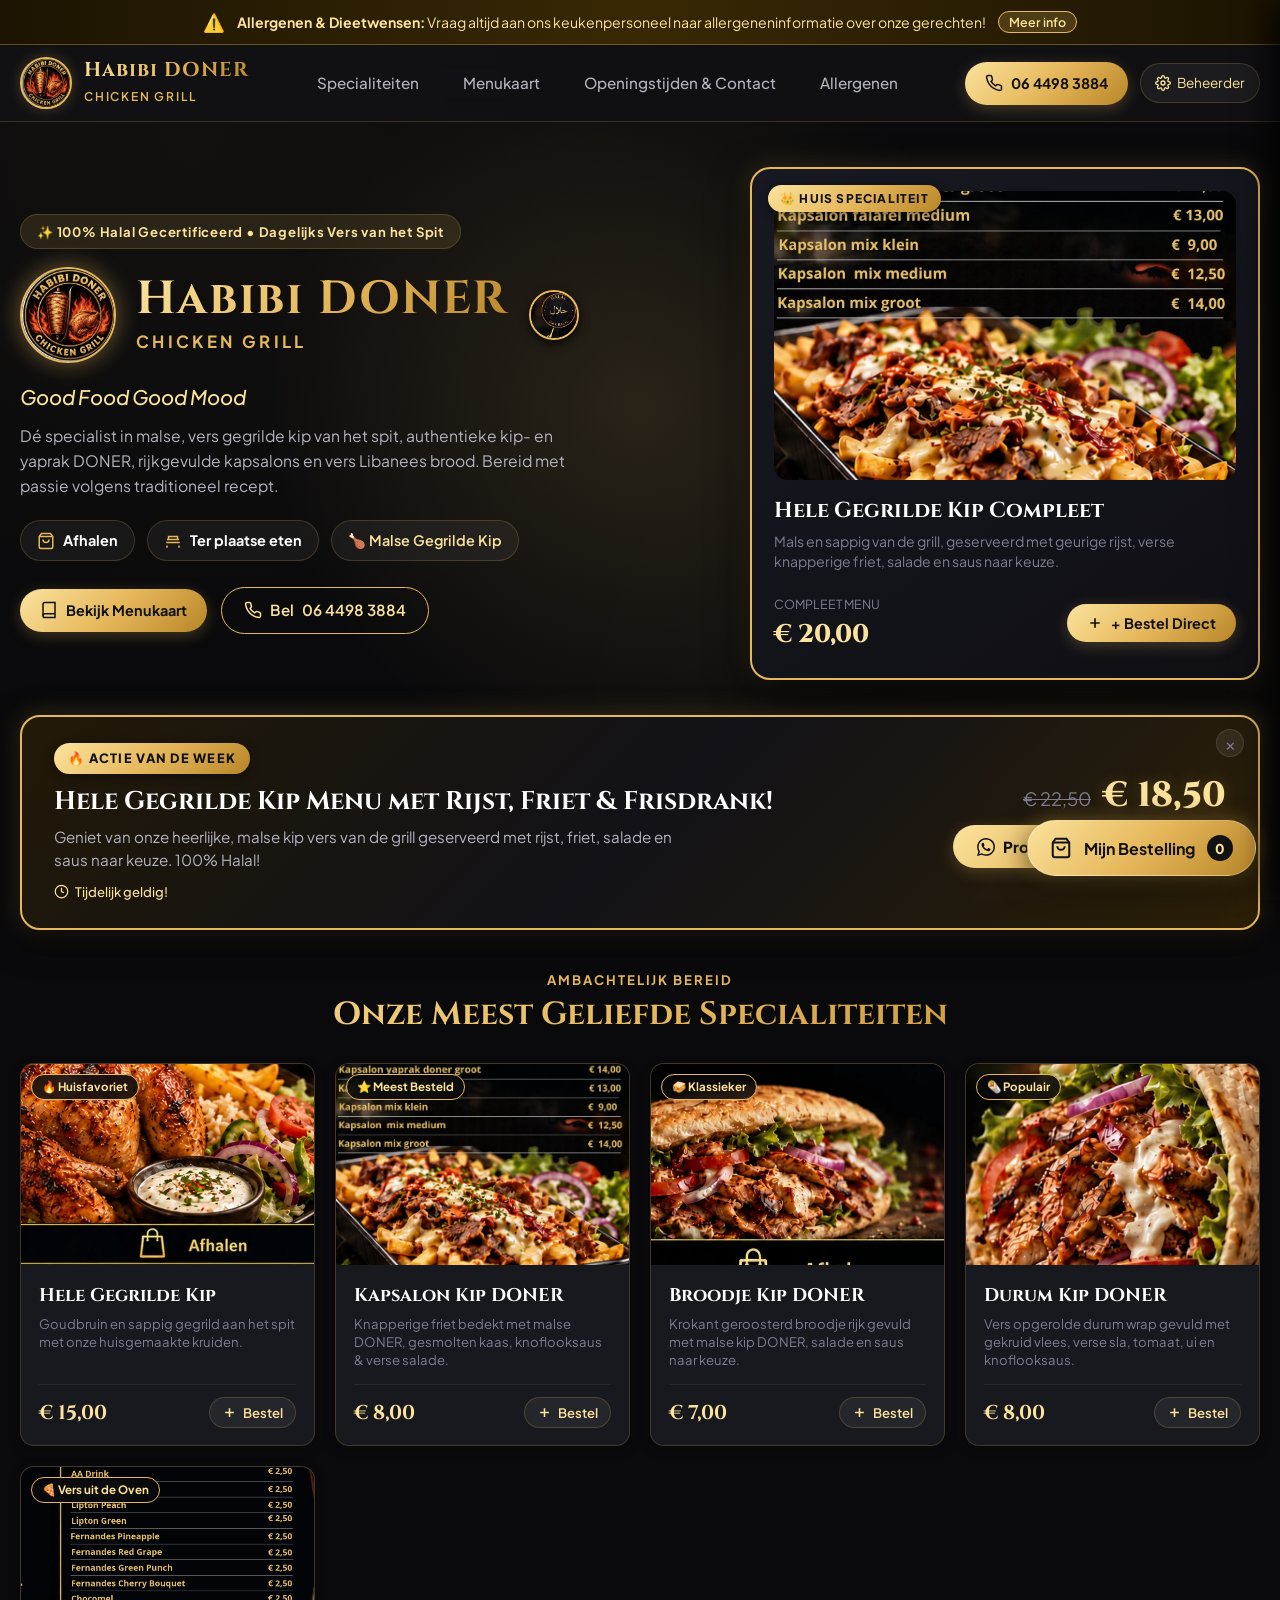
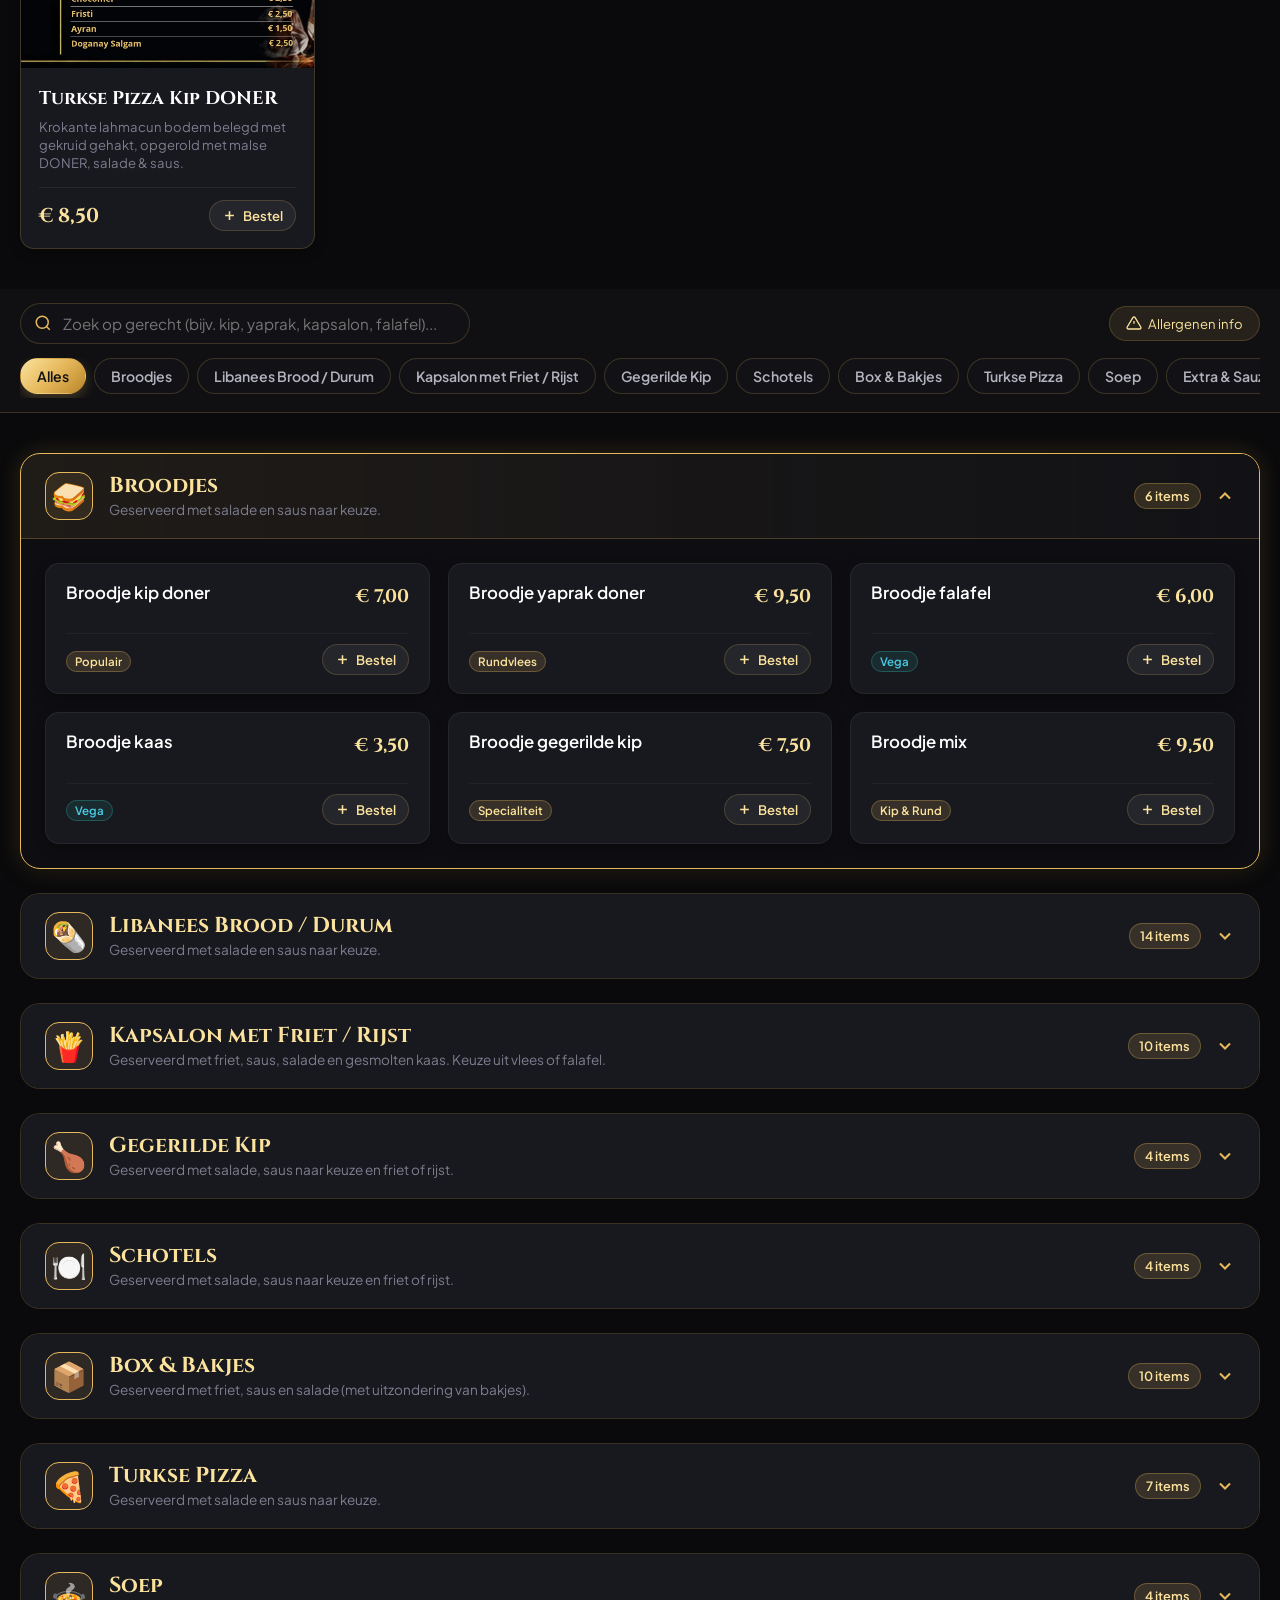
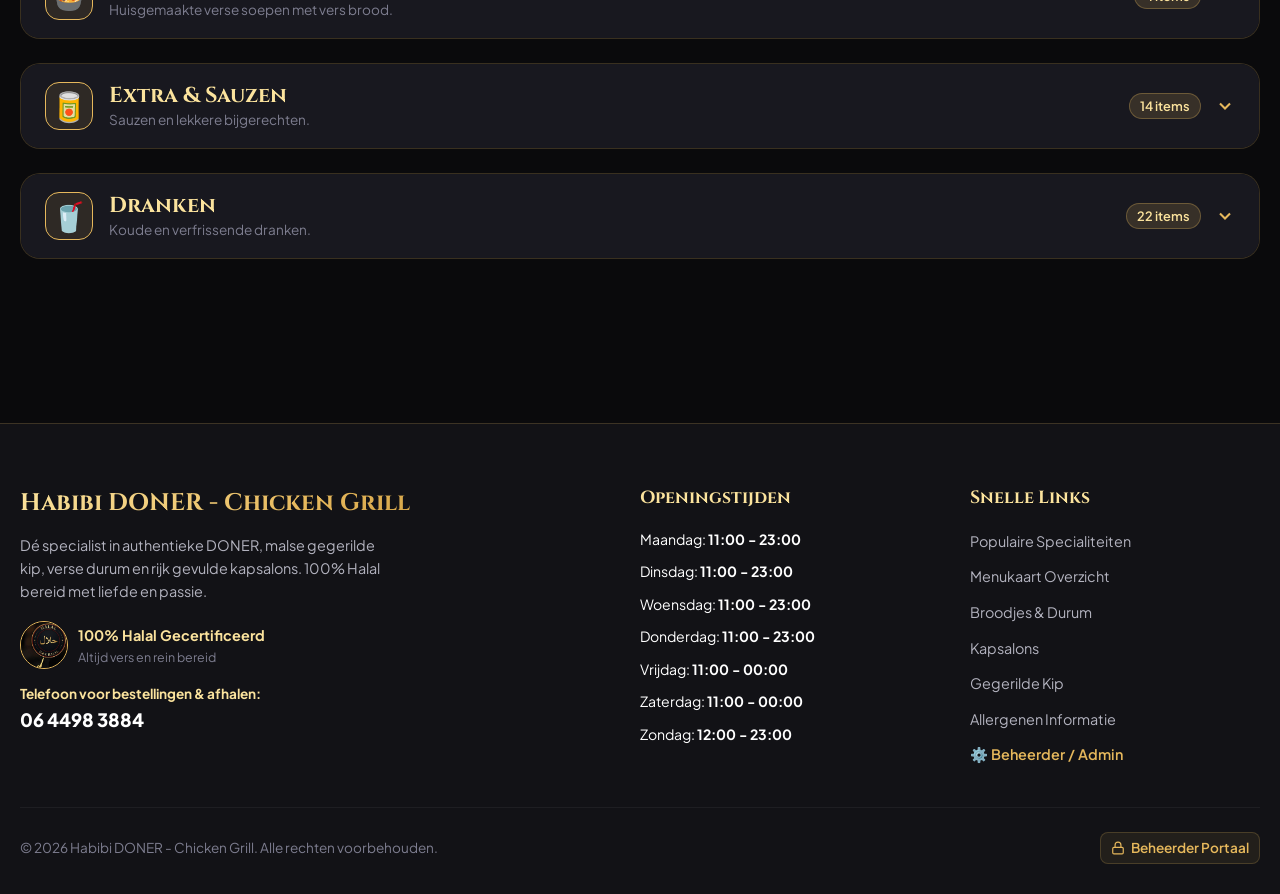
==== commit 36f38ed3: "Add category accordions, remove dollar icons next to categories, and enhance mobile menu" ====
--- a/index.html
+++ b/index.html
@@ -102,37 +102,79 @@
         </li>
         <li class="mobile-nav-item">
           <a href="#menu">
-            <span>📖 Volledige Menukaart</span>
-            <span>→</span>
-          </a>
-        </li>
-        <li class="mobile-nav-item">
-          <a href="#cat-broodjes">
-            <span>🥪 Broodjes & Durum</span>
-            <span>→</span>
-          </a>
-        </li>
-        <li class="mobile-nav-item">
-          <a href="#cat-kapsalon">
+            <span>📖 Menukaart (Alle Gerechten)</span>
+            <span>→</span>
+          </a>
+        </li>
+        <li class="mobile-nav-item">
+          <a href="#cat-broodjes" data-open-cat="broodjes">
+            <span>🥪 Broodjes</span>
+            <span>→</span>
+          </a>
+        </li>
+        <li class="mobile-nav-item">
+          <a href="#cat-durum" data-open-cat="durum">
+            <span>🌯 Libanees Brood & Wraps / Durum</span>
+            <span>→</span>
+          </a>
+        </li>
+        <li class="mobile-nav-item">
+          <a href="#cat-kapsalon" data-open-cat="kapsalon">
             <span>🍟 Kapsalons</span>
             <span>→</span>
           </a>
         </li>
         <li class="mobile-nav-item">
-          <a href="#cat-kip">
+          <a href="#cat-kip" data-open-cat="kip">
             <span>🍗 Gegrilde Kip</span>
+            <span>→</span>
+          </a>
+        </li>
+        <li class="mobile-nav-item">
+          <a href="#cat-schotels" data-open-cat="schotels">
+            <span>🍽️ Schotels</span>
+            <span>→</span>
+          </a>
+        </li>
+        <li class="mobile-nav-item">
+          <a href="#cat-box" data-open-cat="box">
+            <span>📦 Box & Bakjes</span>
+            <span>→</span>
+          </a>
+        </li>
+        <li class="mobile-nav-item">
+          <a href="#cat-pizza" data-open-cat="pizza">
+            <span>🍕 Turkse Pizza</span>
+            <span>→</span>
+          </a>
+        </li>
+        <li class="mobile-nav-item">
+          <a href="#cat-soep" data-open-cat="soep">
+            <span>🍲 Huisgemaakte Soepen</span>
+            <span>→</span>
+          </a>
+        </li>
+        <li class="mobile-nav-item">
+          <a href="#cat-extra" data-open-cat="extra">
+            <span>🥫 Extra's & Sauzen</span>
+            <span>→</span>
+          </a>
+        </li>
+        <li class="mobile-nav-item">
+          <a href="#cat-dranken" data-open-cat="dranken">
+            <span>🥤 Dranken</span>
+            <span>→</span>
+          </a>
+        </li>
+        <li class="mobile-nav-item">
+          <a href="#" class="allergen-trigger-btn">
+            <span>⚠️ Allergenen & Dieetwensen</span>
             <span>→</span>
           </a>
         </li>
         <li class="mobile-nav-item">
           <a href="#contact">
             <span>🕒 Openingstijden & Contact</span>
-            <span>→</span>
-          </a>
-        </li>
-        <li class="mobile-nav-item">
-          <a href="#" class="allergen-trigger-btn">
-            <span>⚠️ Allergeneninformatie</span>
             <span>→</span>
           </a>
         </li>
@@ -210,7 +252,8 @@
         <div class="hero-cta-group">
           <a href="#menu" class="btn-gold">
             <svg width="18" height="18" viewBox="0 0 24 24" fill="none" stroke="currentColor" stroke-width="2">
-              <path d="M12 2v20M17 5H9.5a3.5 3.5 0 0 0 0 7h5a3.5 3.5 0 0 1 0 7H6" />
+              <path d="M4 19.5A2.5 2.5 0 0 1 6.5 17H20"></path>
+              <path d="M6.5 2H20v20H6.5A2.5 2.5 0 0 1 4 19.5v-15A2.5 2.5 0 0 1 6.5 2z"></path>
             </svg>
             Bekijk Menukaart
           </a>
--- a/assets/css/style.css
+++ b/assets/css/style.css
@@ -1056,7 +1056,7 @@
 }
 
 /* ========================================================
-   MENU ITEMS & CATEGORY SECTIONS
+   MENU ITEMS & CATEGORY SECTIONS (ACCORDION STYLING)
    ======================================================== */
 .menu-main-content {
   max-width: 1320px;
@@ -1064,37 +1064,91 @@
   padding: 0 20px 80px;
 }
 .category-block {
-  margin-bottom: 50px;
+  margin-bottom: 24px;
   scroll-margin-top: 170px;
-}
-.category-title-banner {
-  display: flex;
-  align-items: center;
+  background: rgba(18, 18, 22, 0.6);
+  border: 1px solid var(--border-color);
+  border-radius: var(--radius-lg);
+  overflow: hidden;
+  transition: border-color 0.3s ease, box-shadow 0.3s ease;
+}
+.category-block.open {
+  border-color: var(--gold-primary);
+  box-shadow: 0 4px 20px rgba(0, 0, 0, 0.4), var(--shadow-gold);
+}
+.category-accordion-btn {
+  width: 100%;
+  background: var(--bg-card);
+  padding: 18px 24px;
+  display: flex;
+  align-items: center;
+  justify-content: space-between;
   gap: 16px;
-  margin-bottom: 22px;
-  padding-bottom: 12px;
-  border-bottom: 1px solid var(--border-color);
-}
-.cat-icon-badge {
-  width: 44px;
-  height: 44px;
-  border-radius: var(--radius-sm);
-  background: rgba(230, 184, 92, 0.12);
+  cursor: pointer;
+  border: none;
+  text-align: left;
+  transition: var(--transition);
+}
+.category-accordion-btn:hover {
+  background: var(--bg-card-hover);
+}
+.category-block.open .category-accordion-btn {
+  border-bottom: 1px solid rgba(230, 184, 92, 0.25);
+  background: linear-gradient(90deg, rgba(230, 184, 92, 0.08) 0%, rgba(18, 18, 22, 0.95) 100%);
+}
+.category-accordion-left {
+  display: flex;
+  align-items: center;
+  gap: 16px;
+}
+.category-emoji-badge {
+  font-size: 1.8rem;
+  line-height: 1;
+  display: flex;
+  align-items: center;
+  justify-content: center;
+  width: 48px;
+  height: 48px;
+  background: rgba(230, 184, 92, 0.1);
   border: 1px solid var(--gold-primary);
-  display: flex;
-  align-items: center;
-  justify-content: center;
+  border-radius: var(--radius-md);
+  flex-shrink: 0;
+}
+.category-accordion-right {
+  display: flex;
+  align-items: center;
+  gap: 14px;
+  flex-shrink: 0;
+}
+.category-item-count {
+  font-size: 0.8rem;
+  color: var(--gold-light);
+  background: rgba(230, 184, 92, 0.15);
+  border: 1px solid rgba(230, 184, 92, 0.3);
+  padding: 4px 10px;
+  border-radius: var(--radius-full);
+  font-weight: 600;
+}
+.category-chevron-icon {
   color: var(--gold-primary);
+  transition: transform 0.3s cubic-bezier(0.16, 1, 0.3, 1);
+}
+.category-block.open .category-chevron-icon {
+  transform: rotate(180deg);
+}
+.category-collapse-content {
+  padding: 24px;
 }
 .cat-heading-text h3 {
   font-family: var(--font-heading);
-  font-size: 1.5rem;
+  font-size: 1.35rem;
   color: var(--gold-light);
   line-height: 1.2;
 }
 .cat-heading-text p {
   font-size: 0.85rem;
   color: var(--text-muted);
+  margin-top: 2px;
 }
 
 /* Dish Grid */
@@ -1709,6 +1763,36 @@
     justify-content: center;
   }
 
+  /* Category Accordion on Mobile */
+  .category-accordion-btn {
+    padding: 14px 16px;
+    gap: 12px;
+  }
+  .category-emoji-badge {
+    width: 40px;
+    height: 40px;
+    font-size: 1.45rem;
+    border-radius: var(--radius-sm);
+  }
+  .cat-heading-text h3 {
+    font-size: 1.15rem;
+  }
+  .cat-heading-text p {
+    font-size: 0.78rem;
+    line-height: 1.3;
+  }
+  .category-item-count {
+    font-size: 0.72rem;
+    padding: 2px 7px;
+  }
+  .category-collapse-content {
+    padding: 14px 12px;
+  }
+  .category-block {
+    margin-bottom: 14px;
+    border-radius: var(--radius-md);
+  }
+
   .screens-grid {
     grid-template-columns: 1fr;
   }
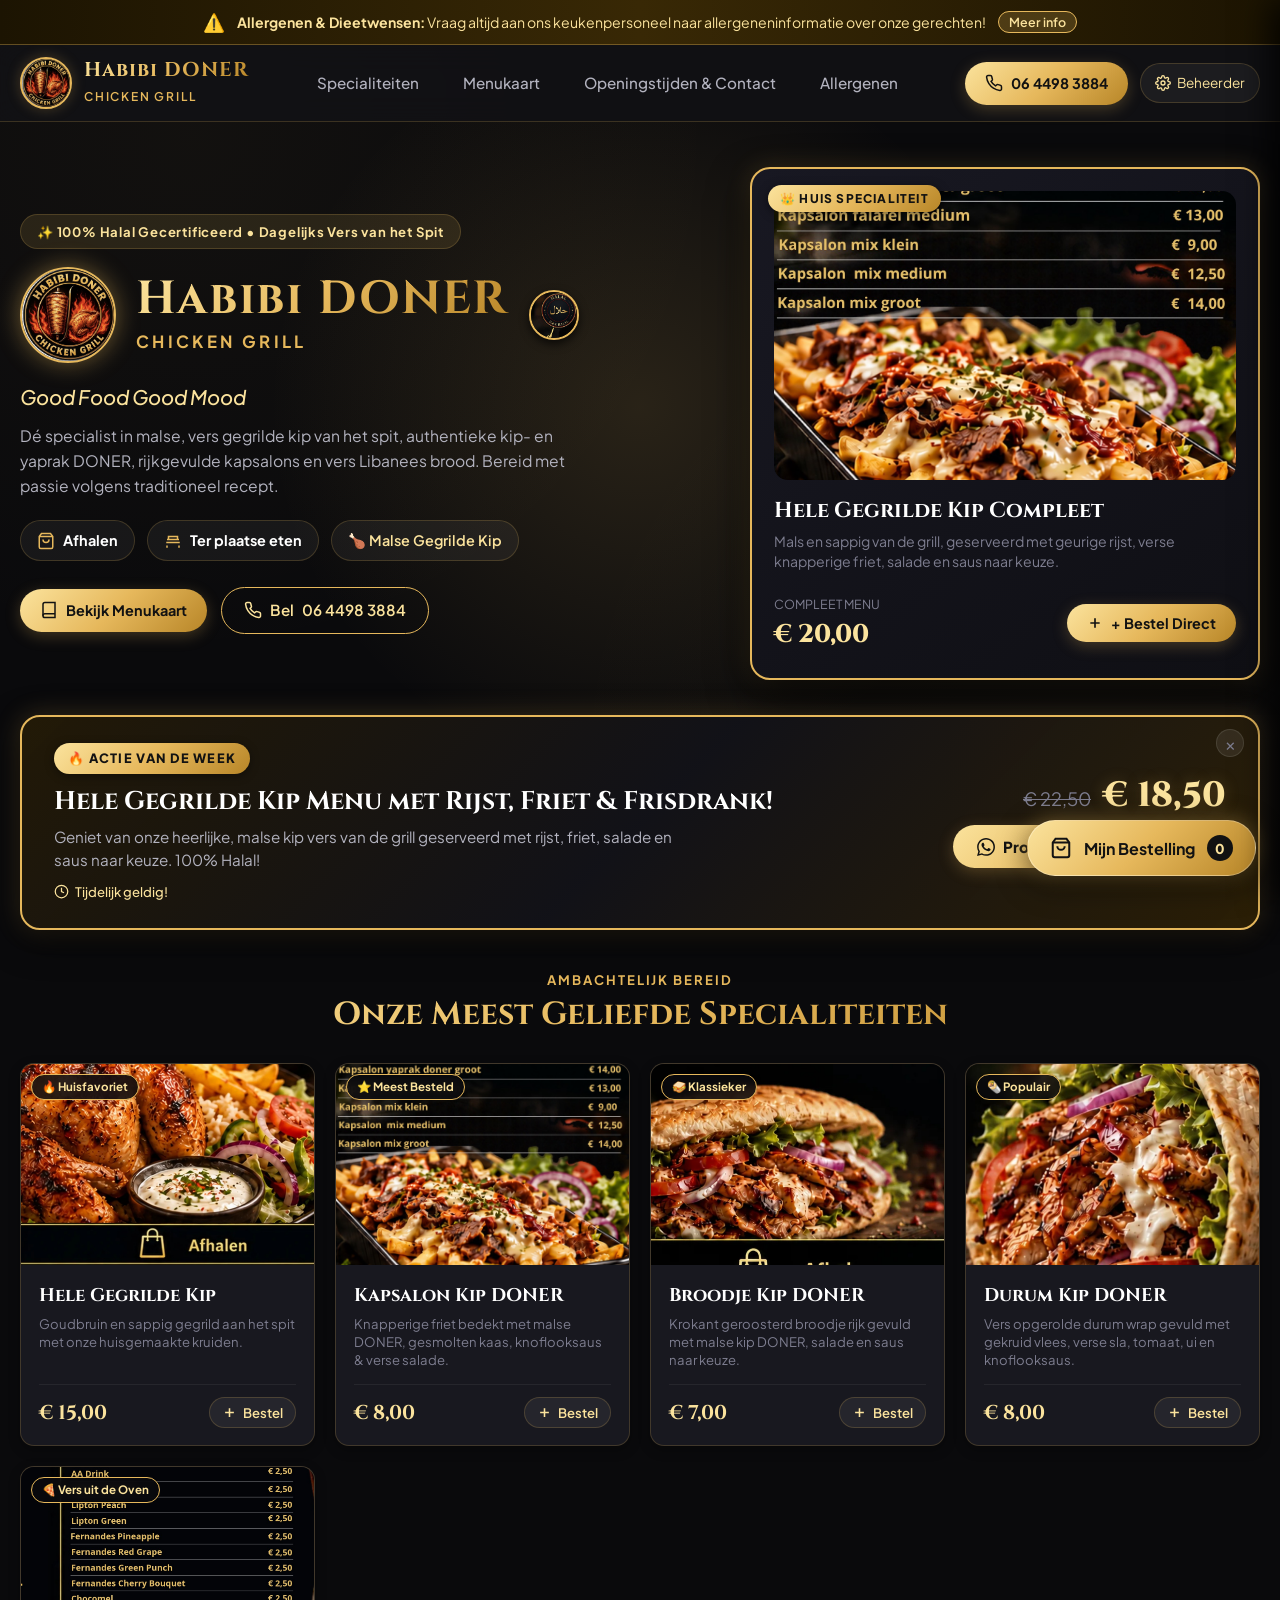
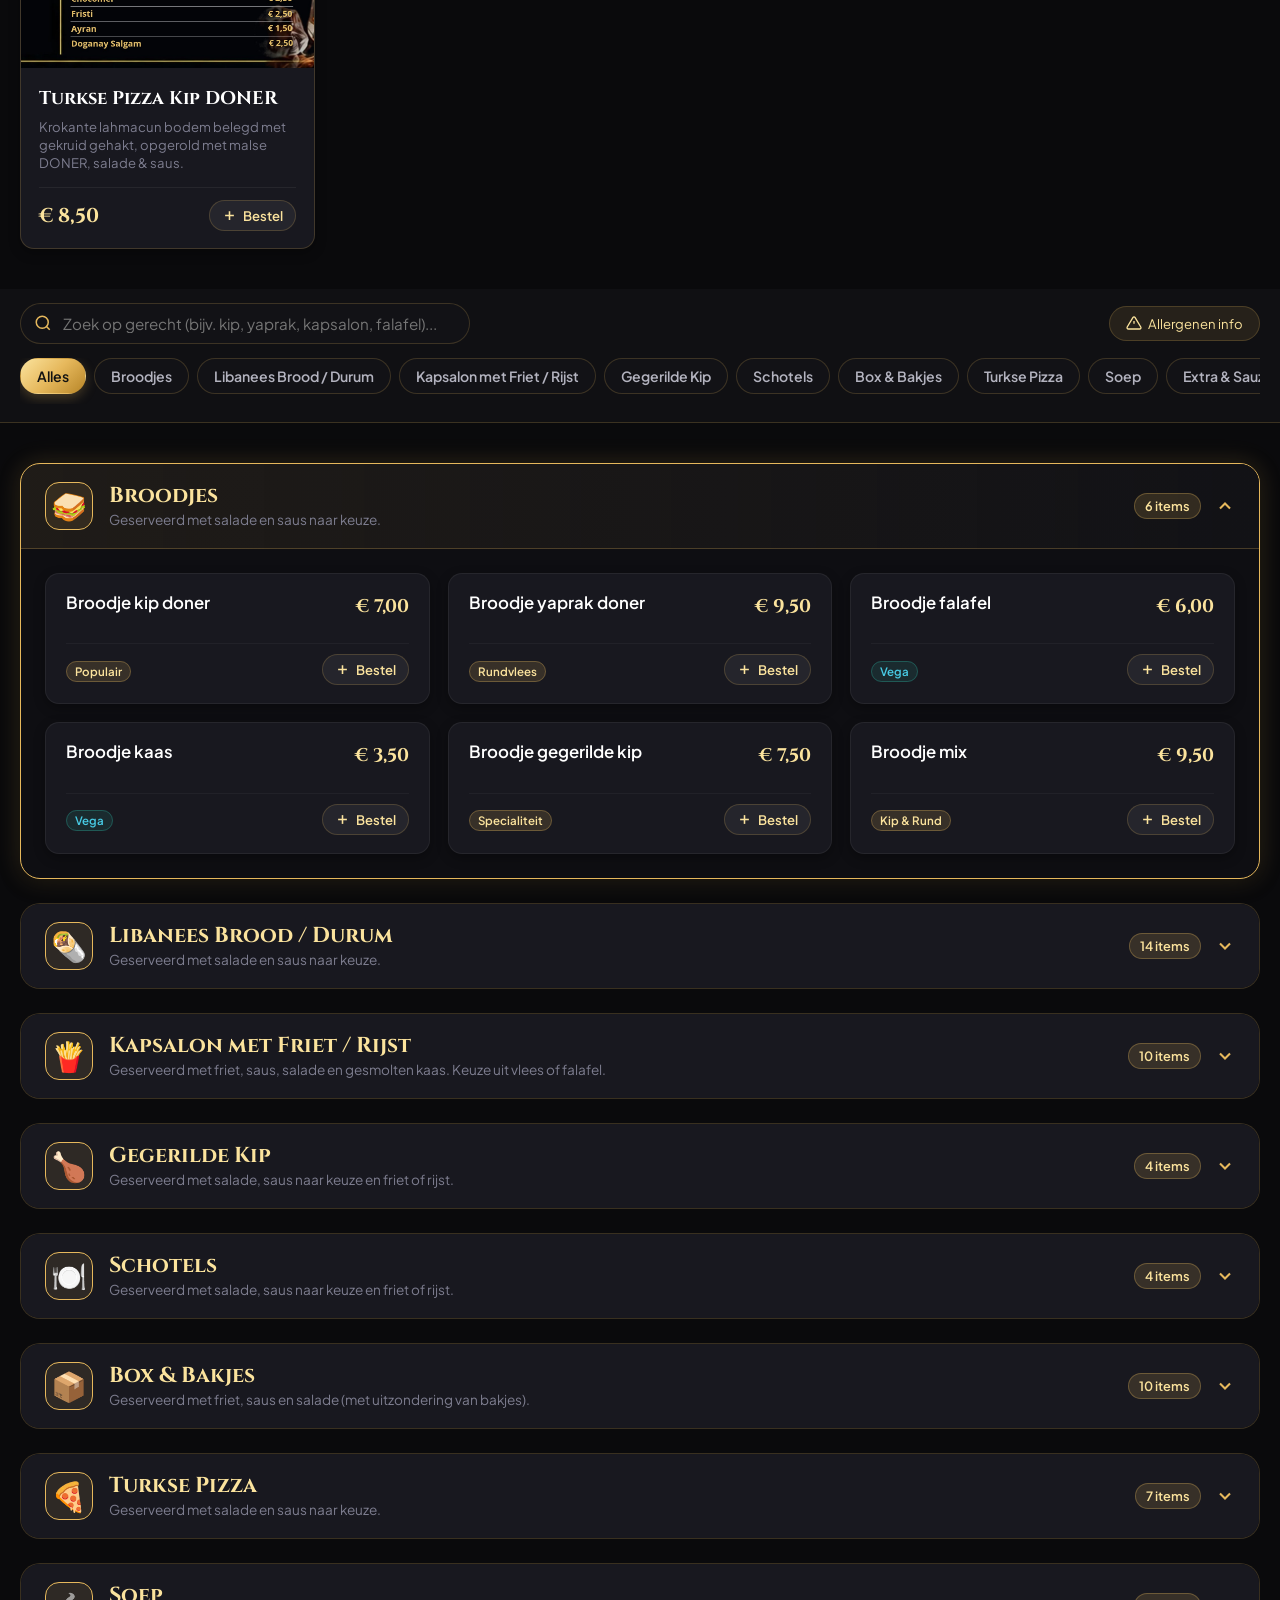
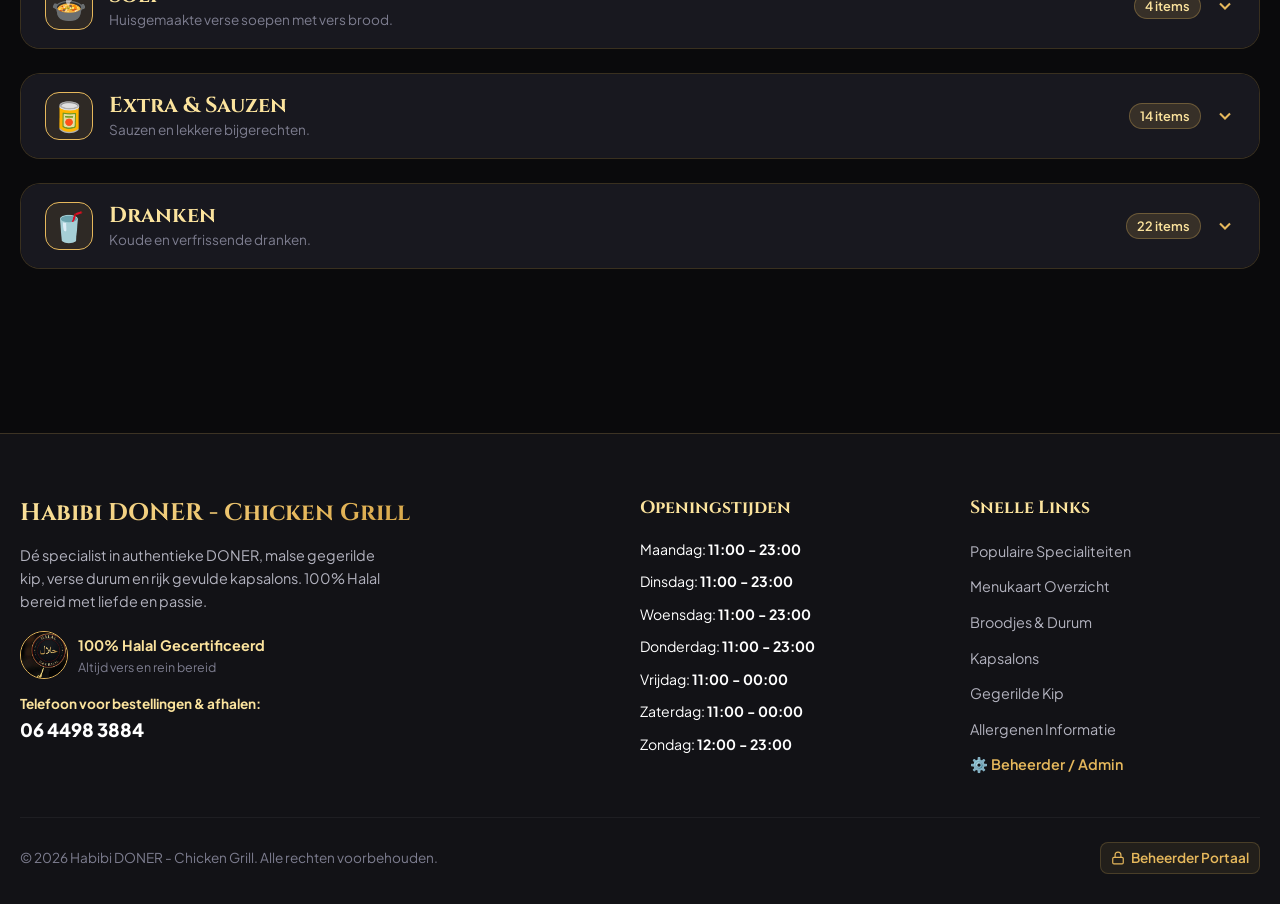
==== commit 0e67c5f4: "Add visible scrollbar under category pills and update cache busters" ====
--- a/index.html
+++ b/index.html
@@ -20,7 +20,7 @@
     rel="stylesheet">
 
   <!-- Stylesheet -->
-  <link rel="stylesheet" href="assets/css/style.css">
+  <link rel="stylesheet" href="assets/css/style.css?v=2">
 </head>
 
 <body>
@@ -691,8 +691,8 @@
   </footer>
 
   <!-- Scripts -->
-  <script src="assets/js/menu-data.js"></script>
-  <script src="assets/js/main.js"></script>
+  <script src="assets/js/menu-data.js?v=2"></script>
+  <script src="assets/js/main.js?v=2"></script>
   <script>
     document.getElementById("currentYear").textContent = new Date().getFullYear();
   </script>
--- a/assets/css/style.css
+++ b/assets/css/style.css
@@ -1024,17 +1024,31 @@
   pointer-events: none;
 }
 
-/* Category Pills Bar (Horizontal Scrollable) */
+/* Category Pills Bar (Horizontal Scrollable with visible scrollbar) */
 .category-pills-bar {
   display: flex;
   align-items: center;
   gap: 8px;
   overflow-x: auto;
-  padding-bottom: 4px;
-  scrollbar-width: none;
+  padding-bottom: 10px;
+  margin-bottom: 4px;
+  scrollbar-width: thin;
+  scrollbar-color: var(--gold-dark) rgba(255, 255, 255, 0.05);
 }
 .category-pills-bar::-webkit-scrollbar {
-  display: none;
+  height: 6px;
+  display: block;
+}
+.category-pills-bar::-webkit-scrollbar-track {
+  background: rgba(255, 255, 255, 0.04);
+  border-radius: var(--radius-full);
+}
+.category-pills-bar::-webkit-scrollbar-thumb {
+  background: var(--gold-dark);
+  border-radius: var(--radius-full);
+}
+.category-pills-bar::-webkit-scrollbar-thumb:hover {
+  background: var(--gold-primary);
 }
 .cat-pill {
   background: var(--bg-secondary);
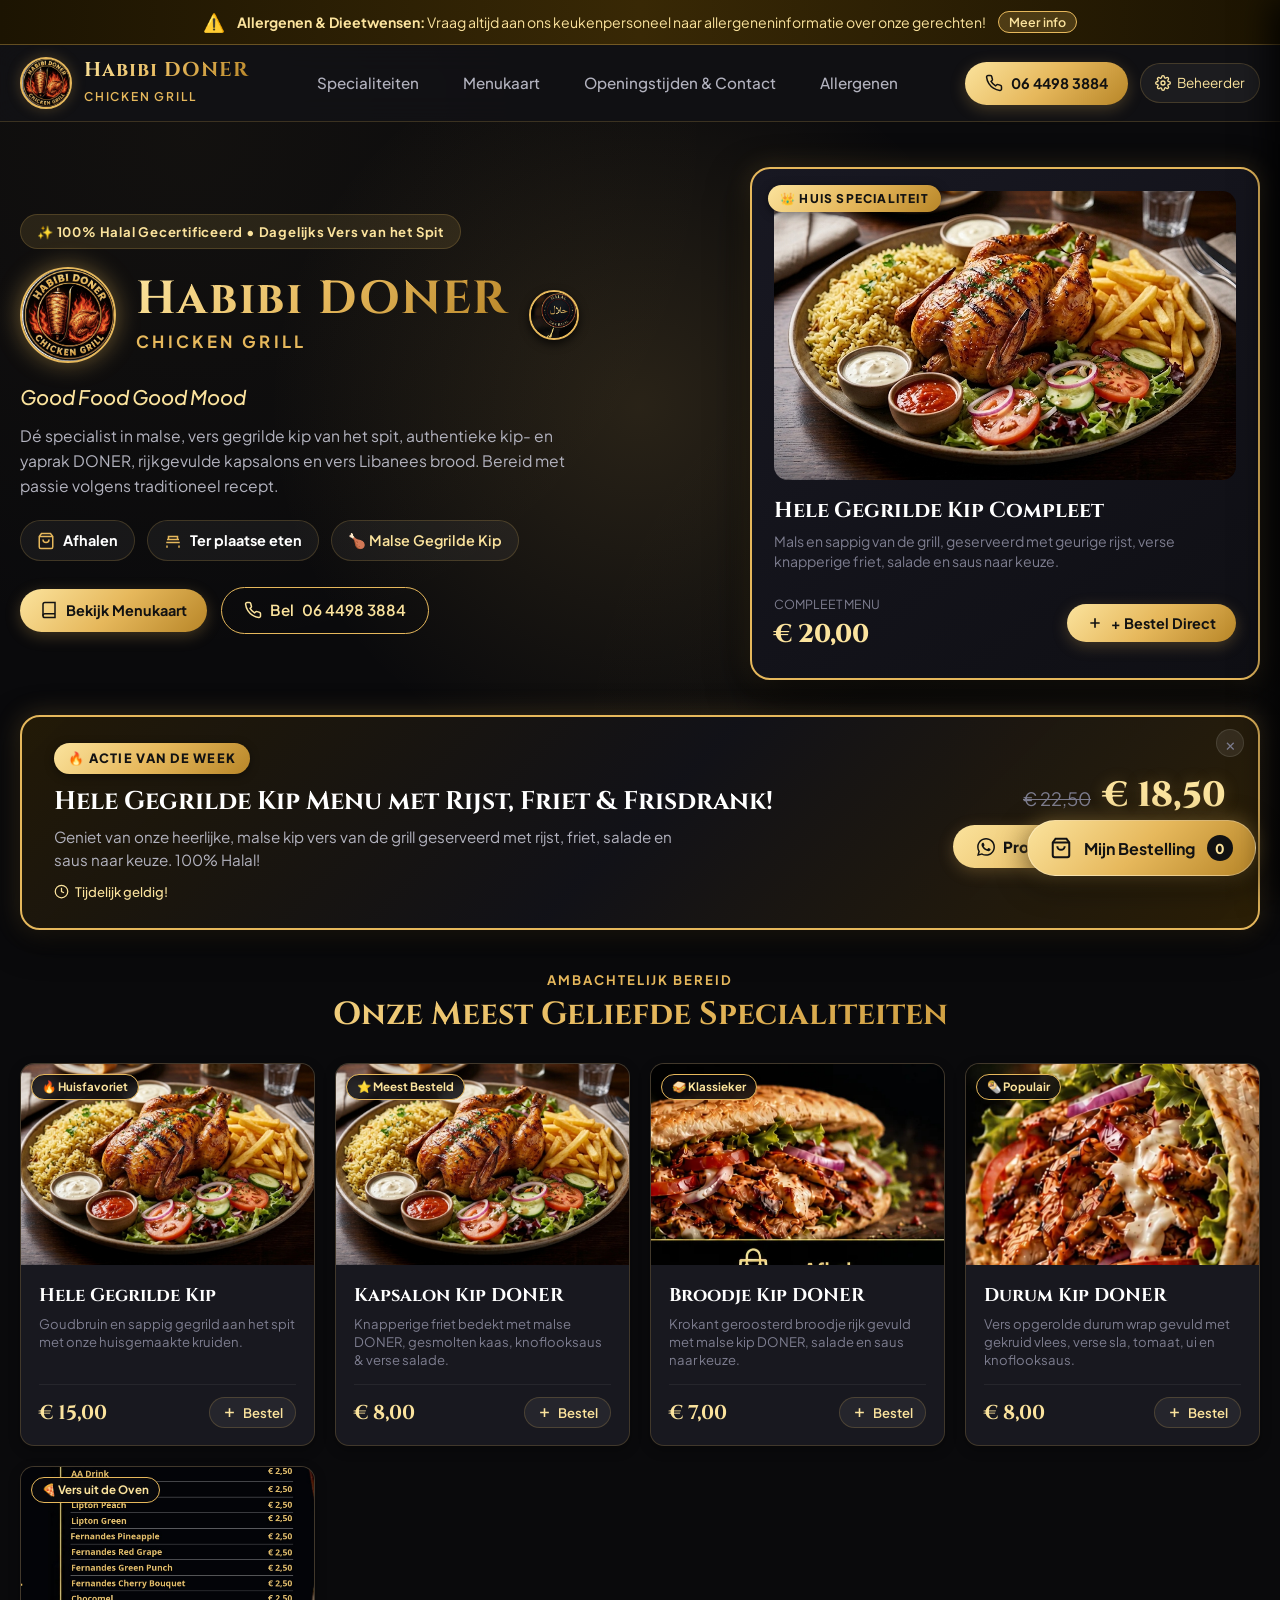
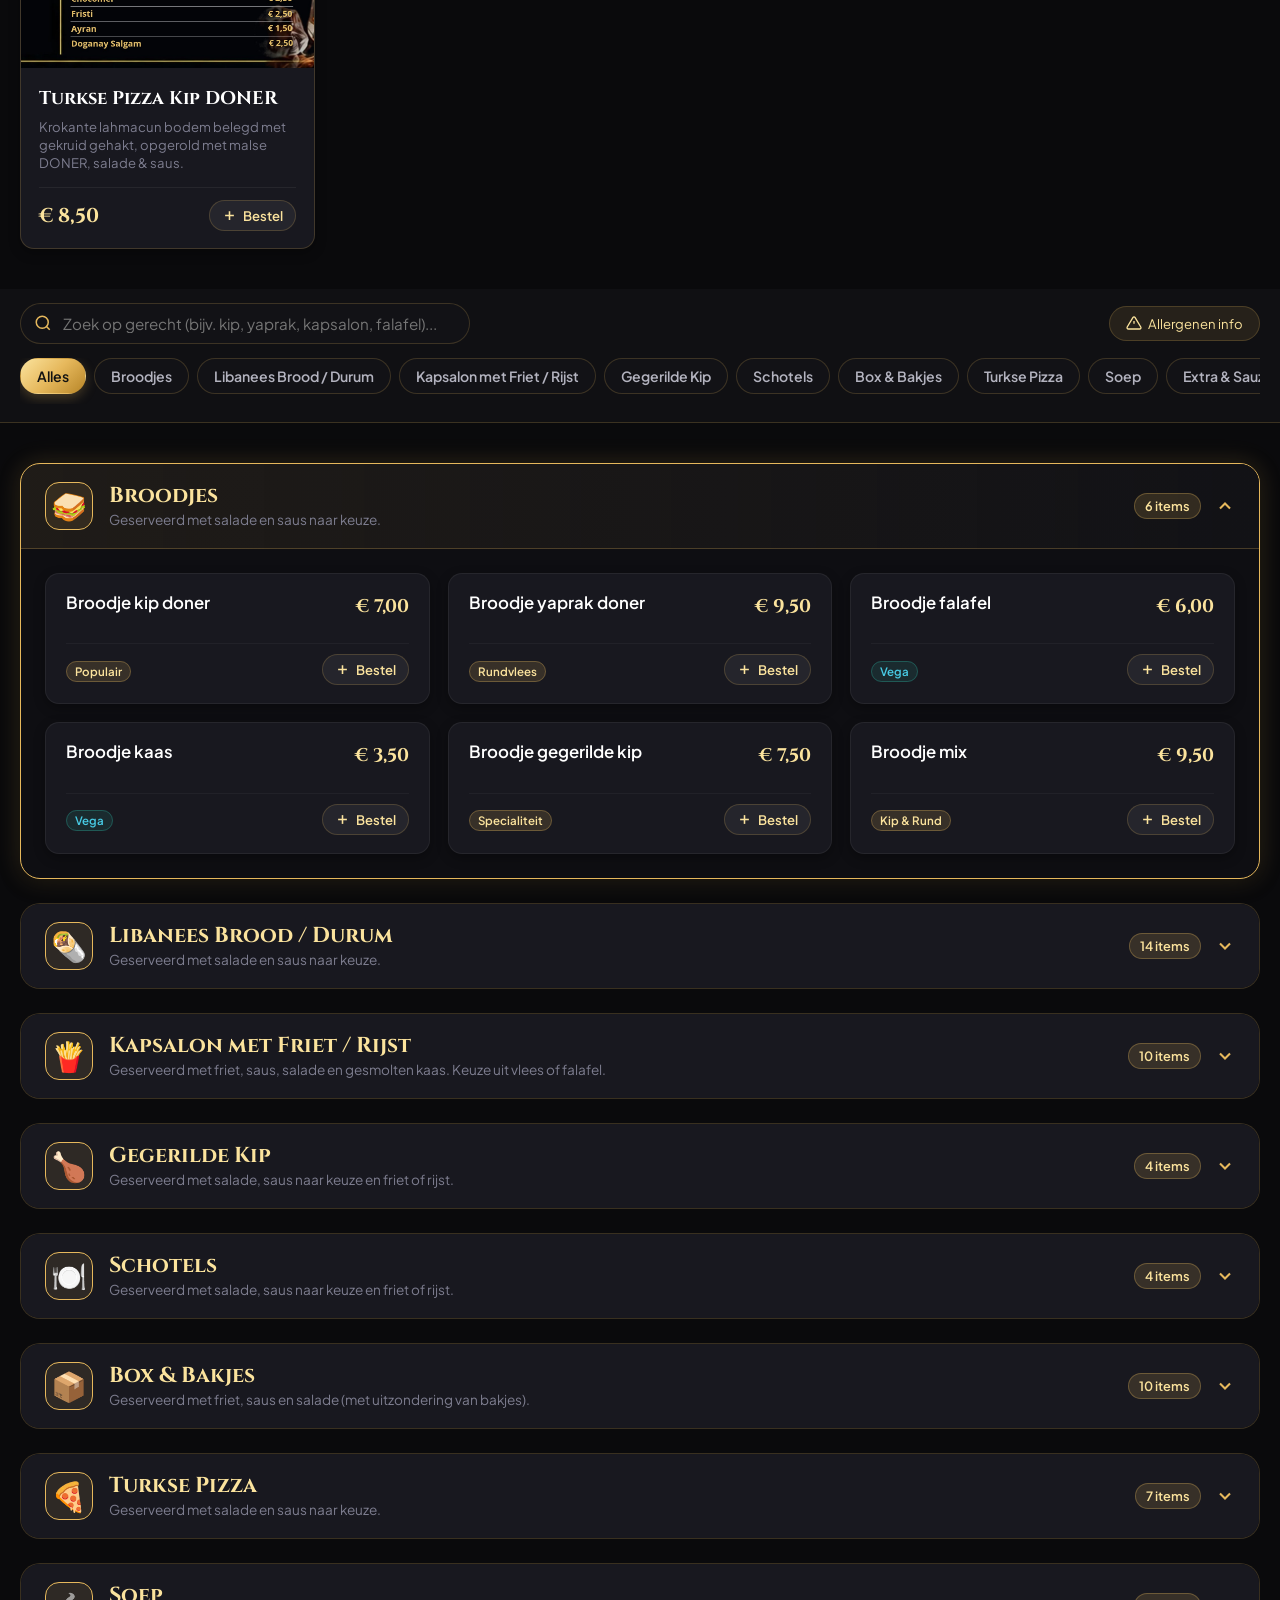
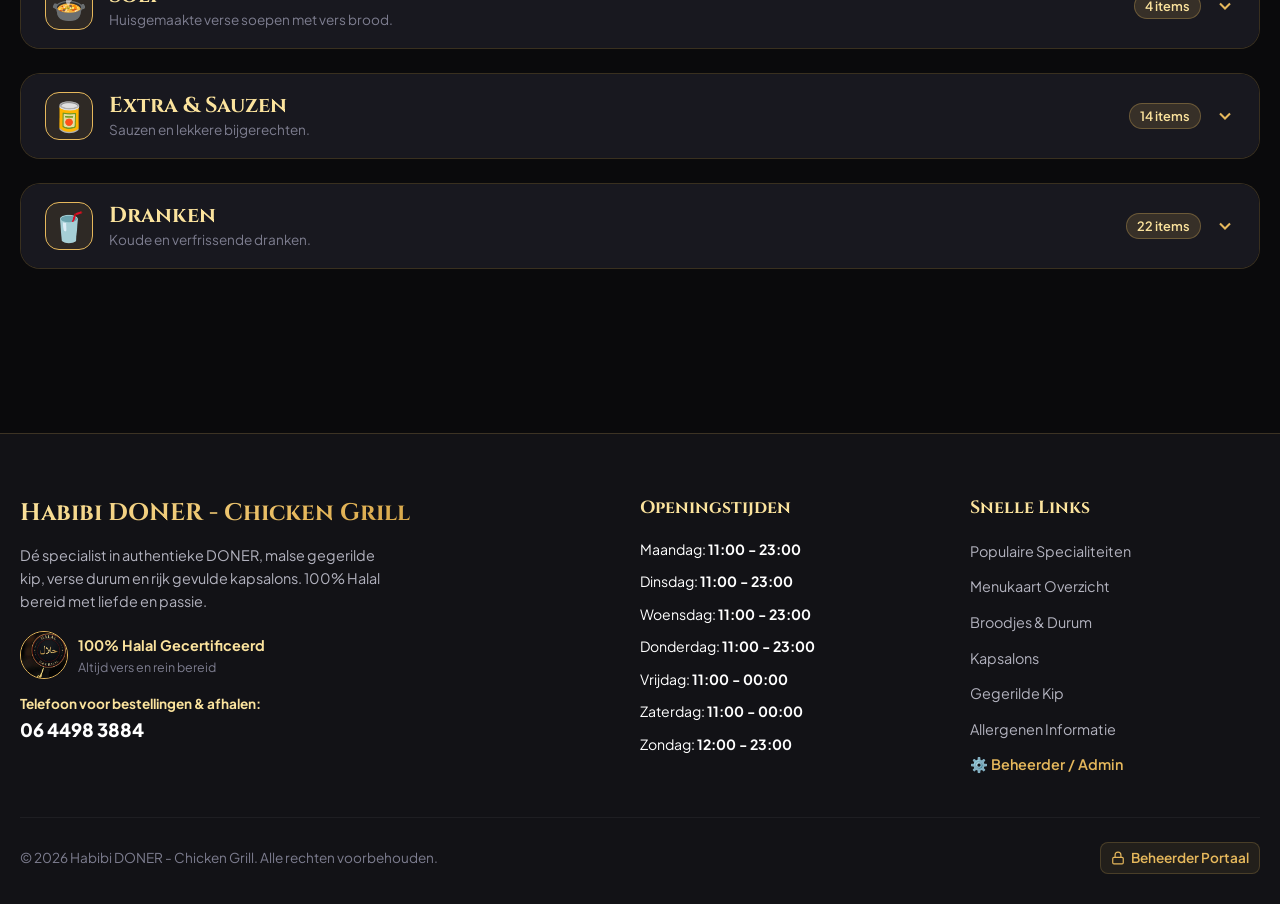
==== commit 978f51cb: "Update image for Huis Specialiteit and Huisfavoriet with high-res grilled chicken platter" ====
--- a/index.html
+++ b/index.html
@@ -344,7 +344,7 @@
       <!-- 1. Hele Gegrilde Kip -->
       <div class="specialty-card">
         <div class="specialty-img-wrap">
-          <img src="assets/images/spotlight-kapsalon.jpg" alt="Hele Gegrilde Kip" class="specialty-img" loading="lazy">
+          <img src="assets/images/spotlight-kip.jpg" alt="Hele Gegrilde Kip" class="specialty-img" loading="lazy">
           <span class="specialty-badge">🔥 Huisfavoriet</span>
         </div>
         <div class="specialty-info">
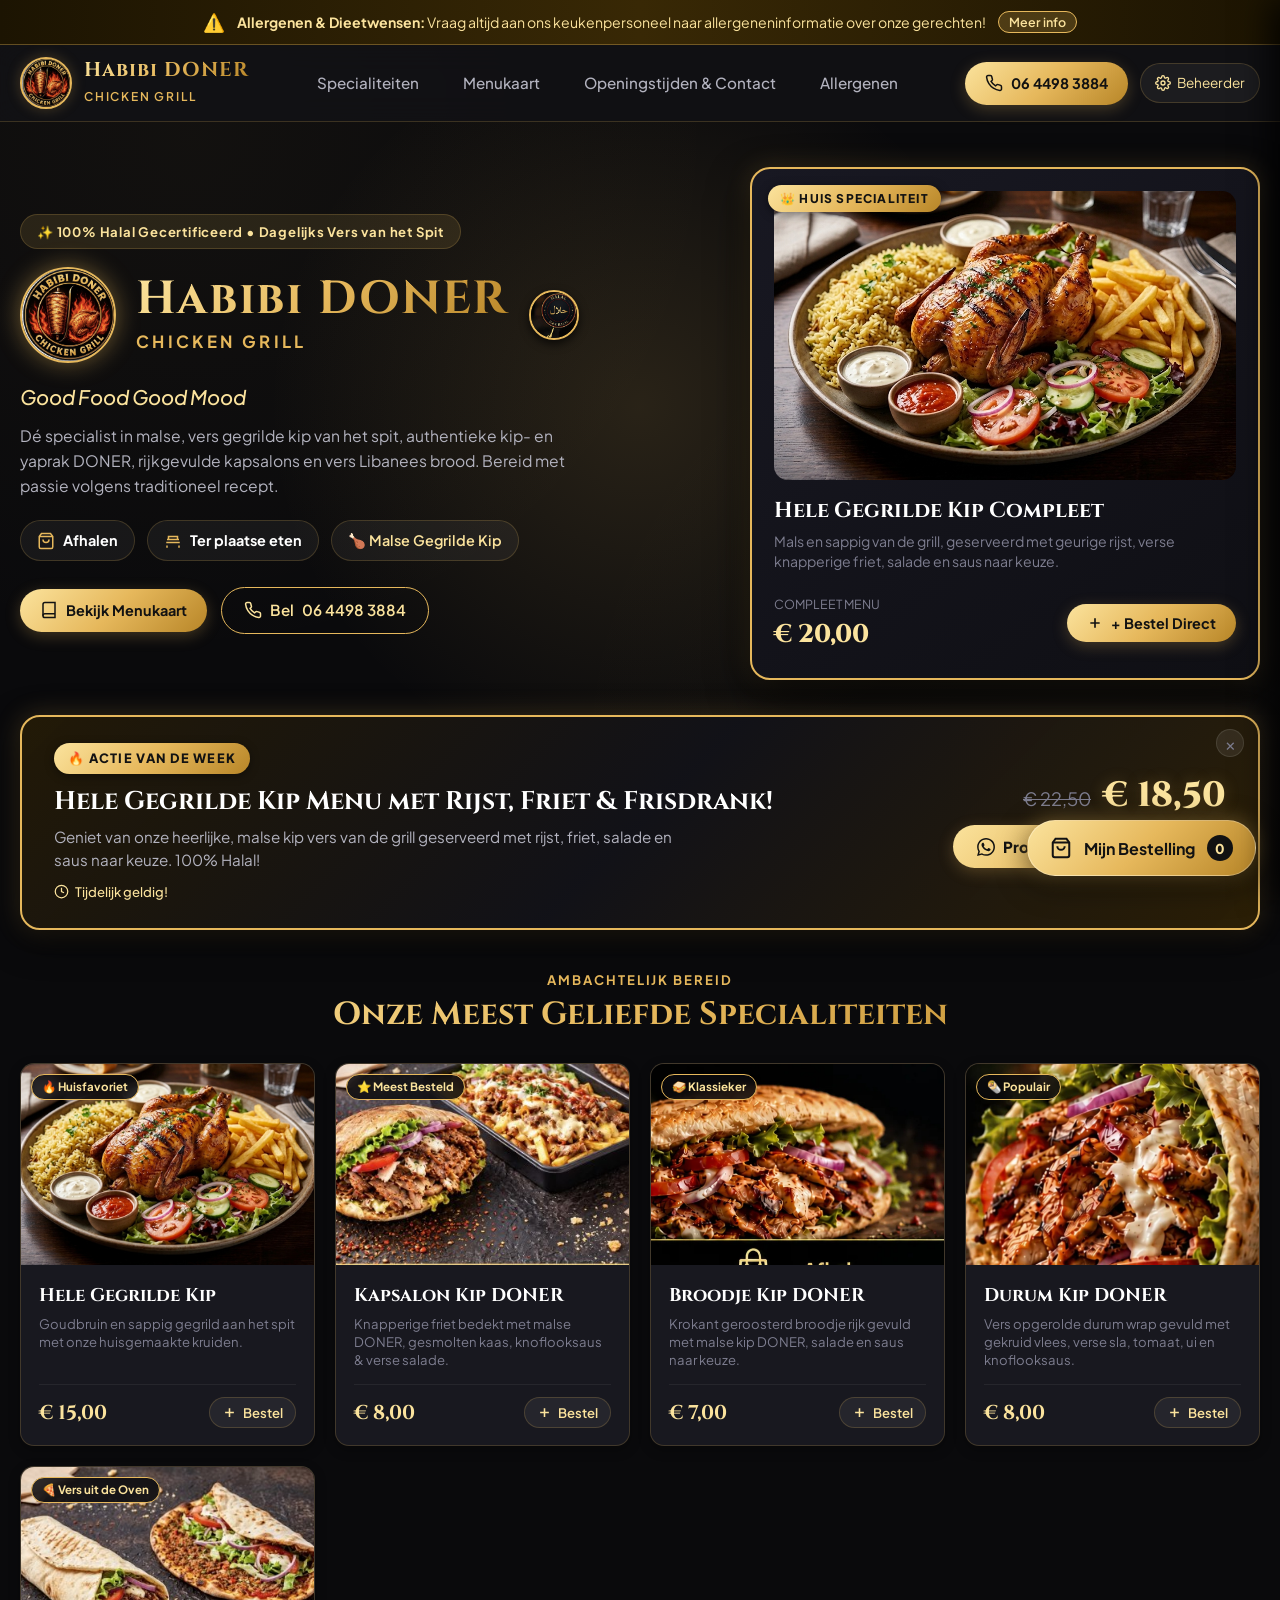
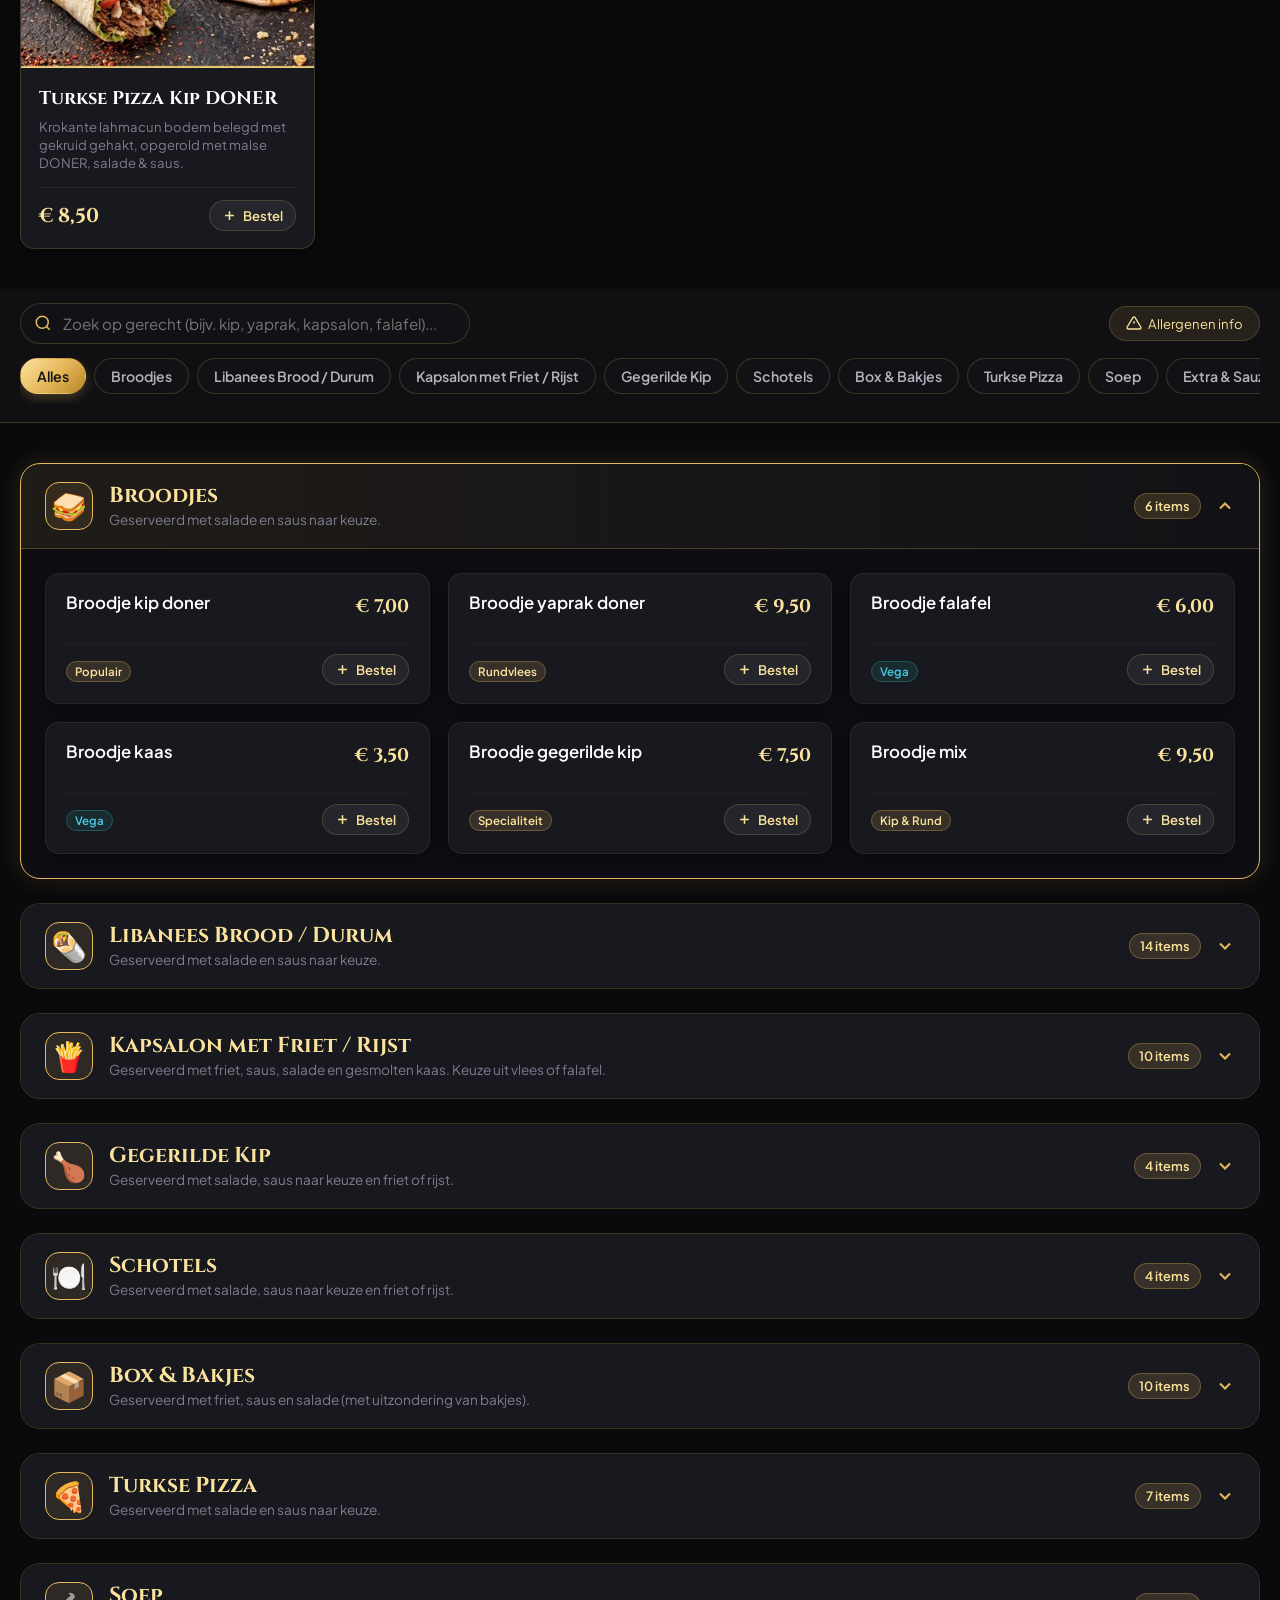
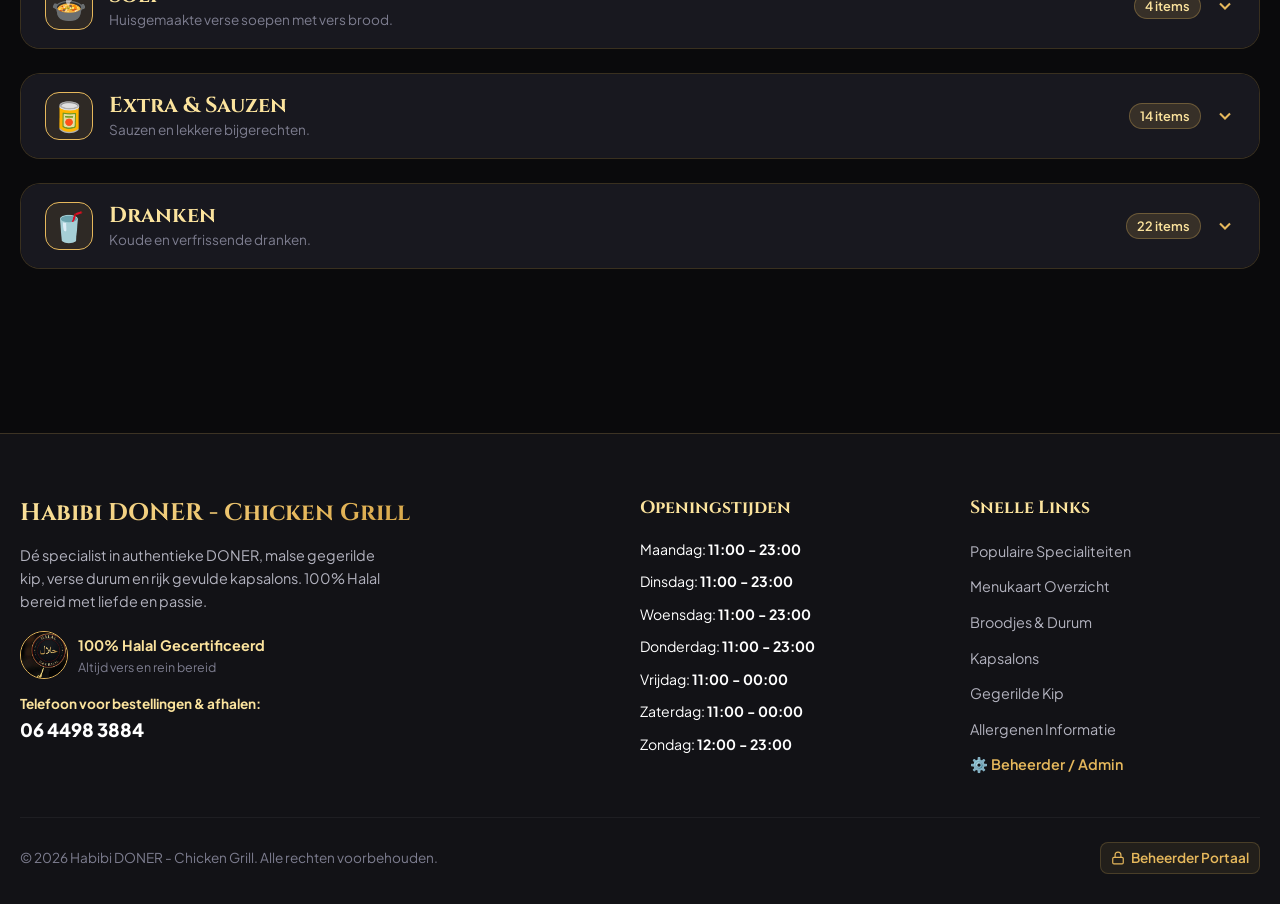
==== commit b209c728: "Update Meest Besteld (Kapsalon Kip DONER) image with broodje & kapsalon photo" ====
--- a/index.html
+++ b/index.html
@@ -368,7 +368,7 @@
       <!-- 2. Kapsalon DONER -->
       <div class="specialty-card">
         <div class="specialty-img-wrap">
-          <img src="assets/images/spotlight-kip.jpg" alt="Kapsalon DONER" class="specialty-img" loading="lazy">
+          <img src="assets/images/spotlight-kapsalon.jpg" alt="Kapsalon DONER" class="specialty-img" loading="lazy">
           <span class="specialty-badge">⭐ Meest Besteld</span>
         </div>
         <div class="specialty-info">
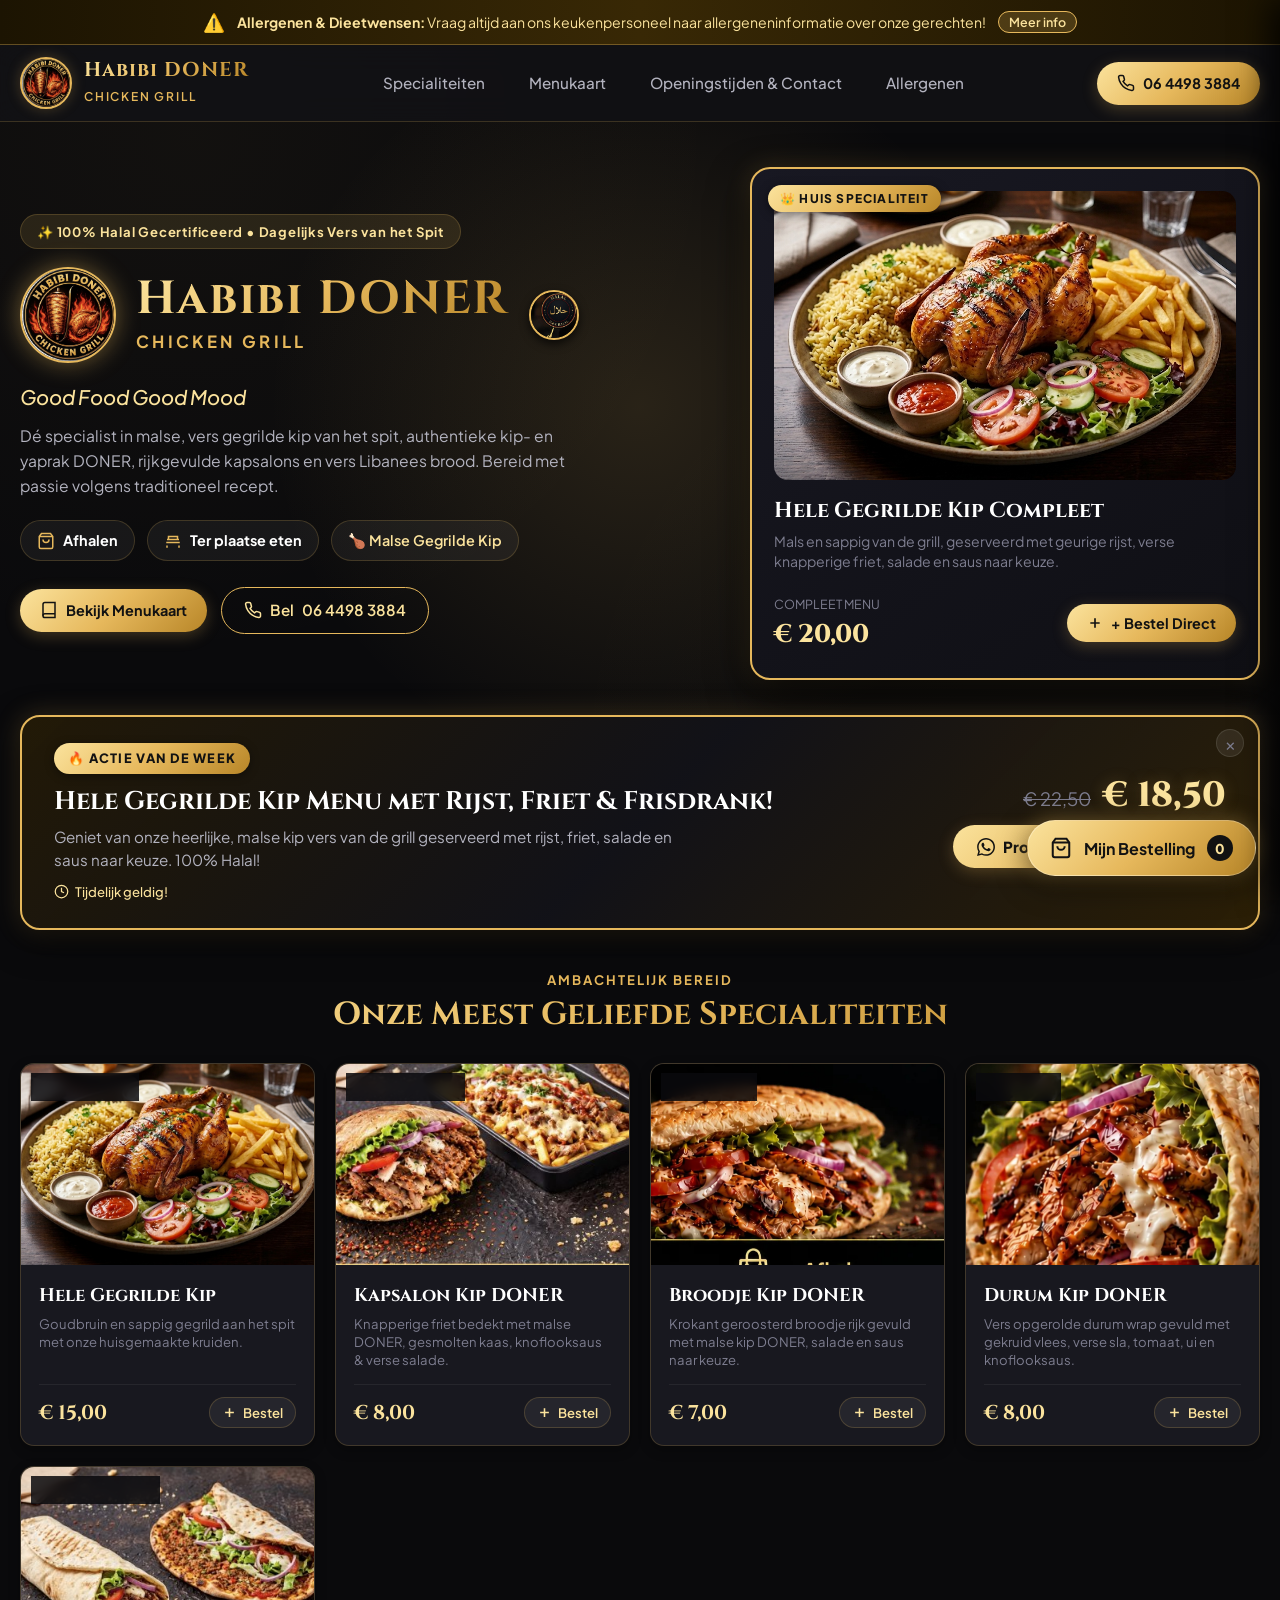
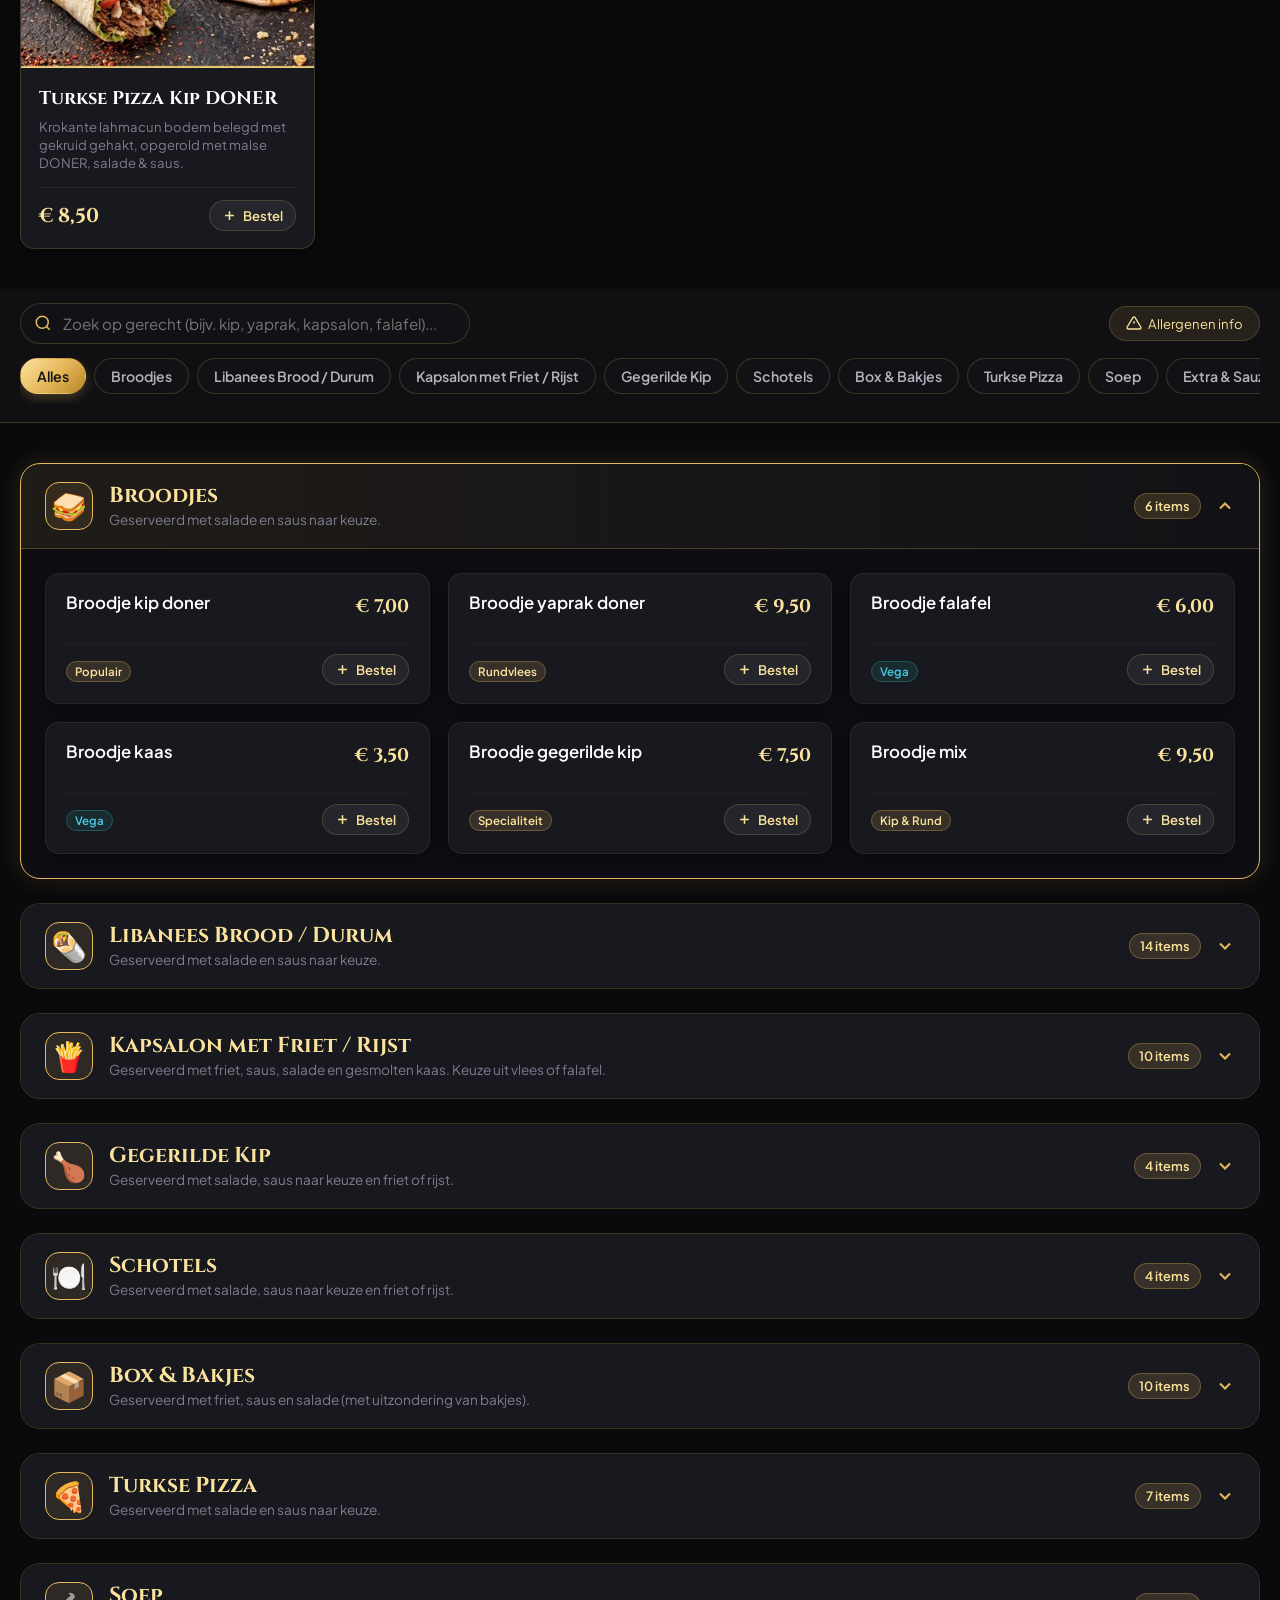
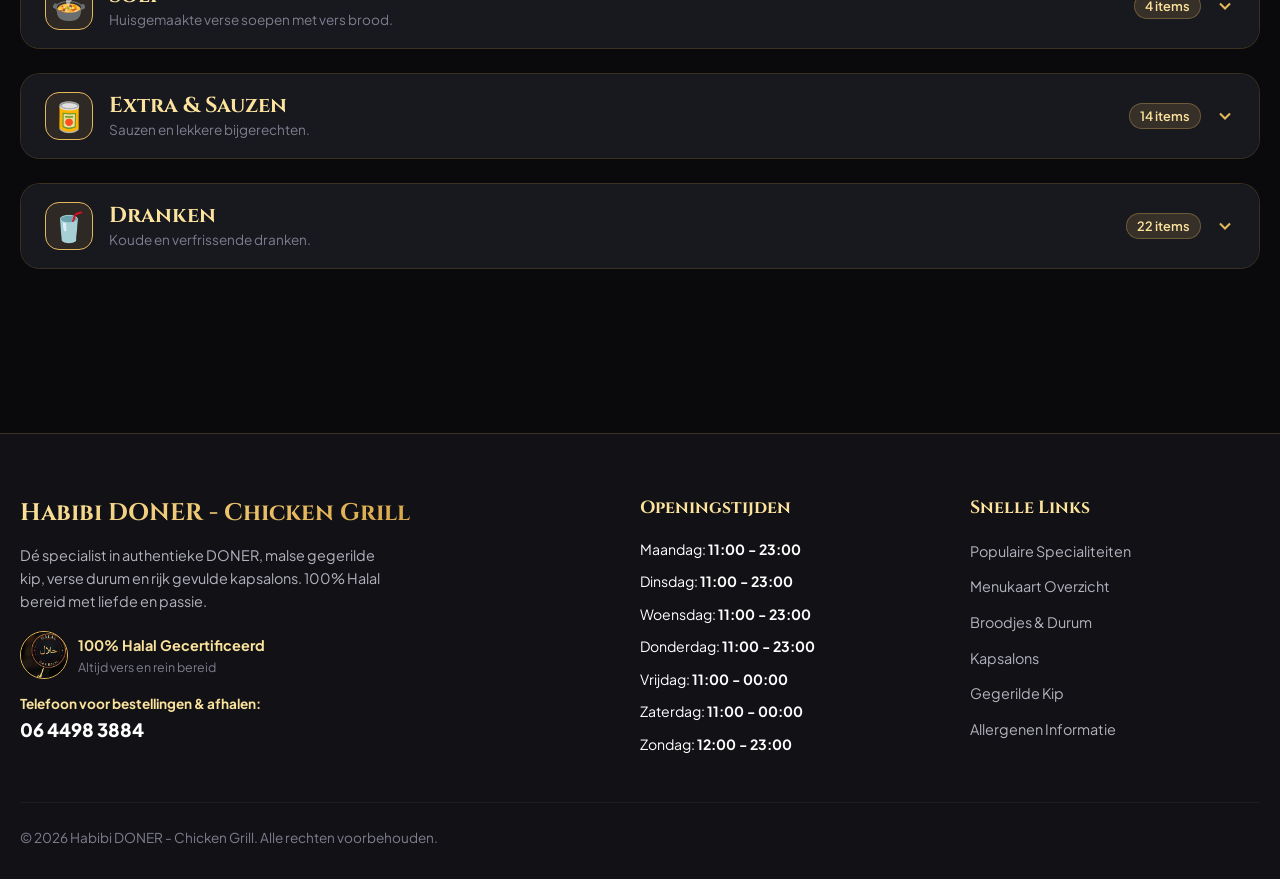
==== commit 45929d1e: "Remove admin/beheerder links from index.html" ====
--- a/index.html
+++ b/index.html
@@ -71,17 +71,6 @@
           <span class="dyn-phone">06 4498 3884</span>
         </a>
 
-        <!-- Admin Shortcut Link -->
-        <a href="admin.html" class="btn-admin-link" title="Beheerder / Admin portaal">
-          <svg width="16" height="16" viewBox="0 0 24 24" fill="none" stroke="currentColor" stroke-width="2">
-            <circle cx="12" cy="12" r="3"></circle>
-            <path
-              d="M19.4 15a1.65 1.65 0 0 0 .33 1.82l.06.06a2 2 0 0 1 0 2.83 2 2 0 0 1-2.83 0l-.06-.06a1.65 1.65 0 0 0-1.82-.33 1.65 1.65 0 0 0-1 1.51V21a2 2 0 0 1-2 2 2 2 0 0 1-2-2v-.09A1.65 1.65 0 0 0 9 19.4a1.65 1.65 0 0 0-1.82.33l-.06.06a2 2 0 0 1-2.83 0 2 2 0 0 1 0-2.83l.06-.06a1.65 1.65 0 0 0 .33-1.82 1.65 1.65 0 0 0-1.51-1H3a2 2 0 0 1-2-2 2 2 0 0 1 2-2h.09A1.65 1.65 0 0 0 4.6 9a1.65 1.65 0 0 0-.33-1.82l-.06-.06a2 2 0 0 1 0-2.83 2 2 0 0 1 2.83 0l.06.06a1.65 1.65 0 0 0 1.82.33H9a1.65 1.65 0 0 0 1-1.51V3a2 2 0 0 1 2-2 2 2 0 0 1 2 2v.09a1.65 1.65 0 0 0 1 1.51 1.65 1.65 0 0 0 1.82-.33l.06-.06a2 2 0 0 1 2.83 0 2 2 0 0 1 0 2.83l-.06.06a1.65 1.65 0 0 0-.33 1.82V9a1.65 1.65 0 0 0 1.51 1H21a2 2 0 0 1 2 2 2 2 0 0 1-2 2h-.09a1.65 1.65 0 0 0-1.51 1z">
-            </path>
-          </svg>
-          Beheerder
-        </a>
-
         <!-- Mobile Hamburger Button -->
         <button class="hamburger-btn" id="mobileMenuBtn" aria-label="Menu openen" aria-expanded="false">
           <span class="hamburger-line line-1"></span>
@@ -175,12 +164,6 @@
         <li class="mobile-nav-item">
           <a href="#contact">
             <span>🕒 Openingstijden & Contact</span>
-            <span>→</span>
-          </a>
-        </li>
-        <li class="mobile-nav-item">
-          <a href="admin.html">
-            <span>⚙️ Beheerder / Admin Login</span>
             <span>→</span>
           </a>
         </li>
@@ -667,7 +650,6 @@
           <li><a href="#cat-kapsalon">Kapsalons</a></li>
           <li><a href="#cat-kip">Gegerilde Kip</a></li>
           <li><a href="#" class="allergen-trigger-btn">Allergenen Informatie</a></li>
-          <li><a href="admin.html" style="color: var(--gold-primary); font-weight: 600;">⚙️ Beheerder / Admin</a></li>
         </ul>
       </div>
 
@@ -677,15 +659,6 @@
     <div class="footer-bottom-bar">
       <div>
         &copy; <span id="currentYear">2026</span> Habibi DONER - Chicken Grill. Alle rechten voorbehouden.
-      </div>
-      <div>
-        <a href="admin.html" class="footer-admin-btn">
-          <svg width="14" height="14" viewBox="0 0 24 24" fill="none" stroke="currentColor" stroke-width="2">
-            <rect x="3" y="11" width="18" height="11" rx="2" ry="2"></rect>
-            <path d="M7 11V7a5 5 0 0 1 10 0v4"></path>
-          </svg>
-          Beheerder Portaal
-        </a>
       </div>
     </div>
   </footer>
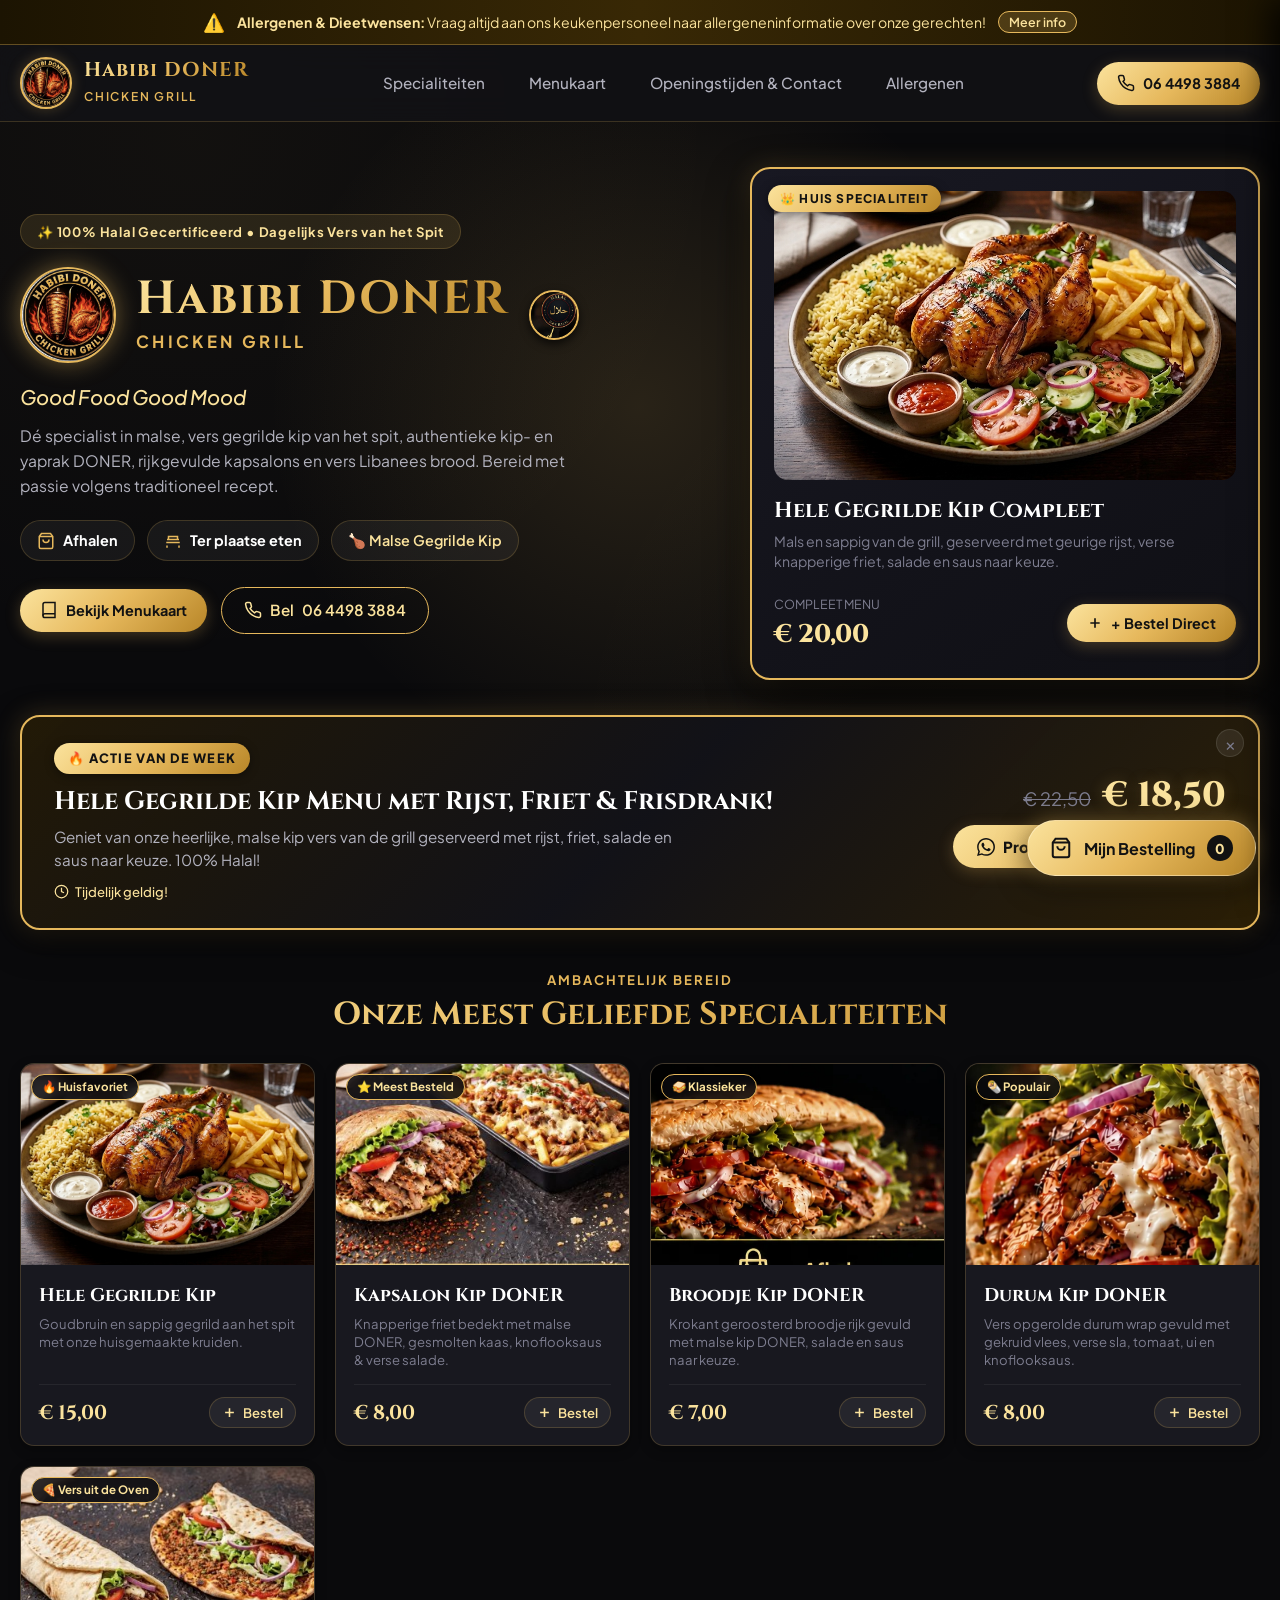
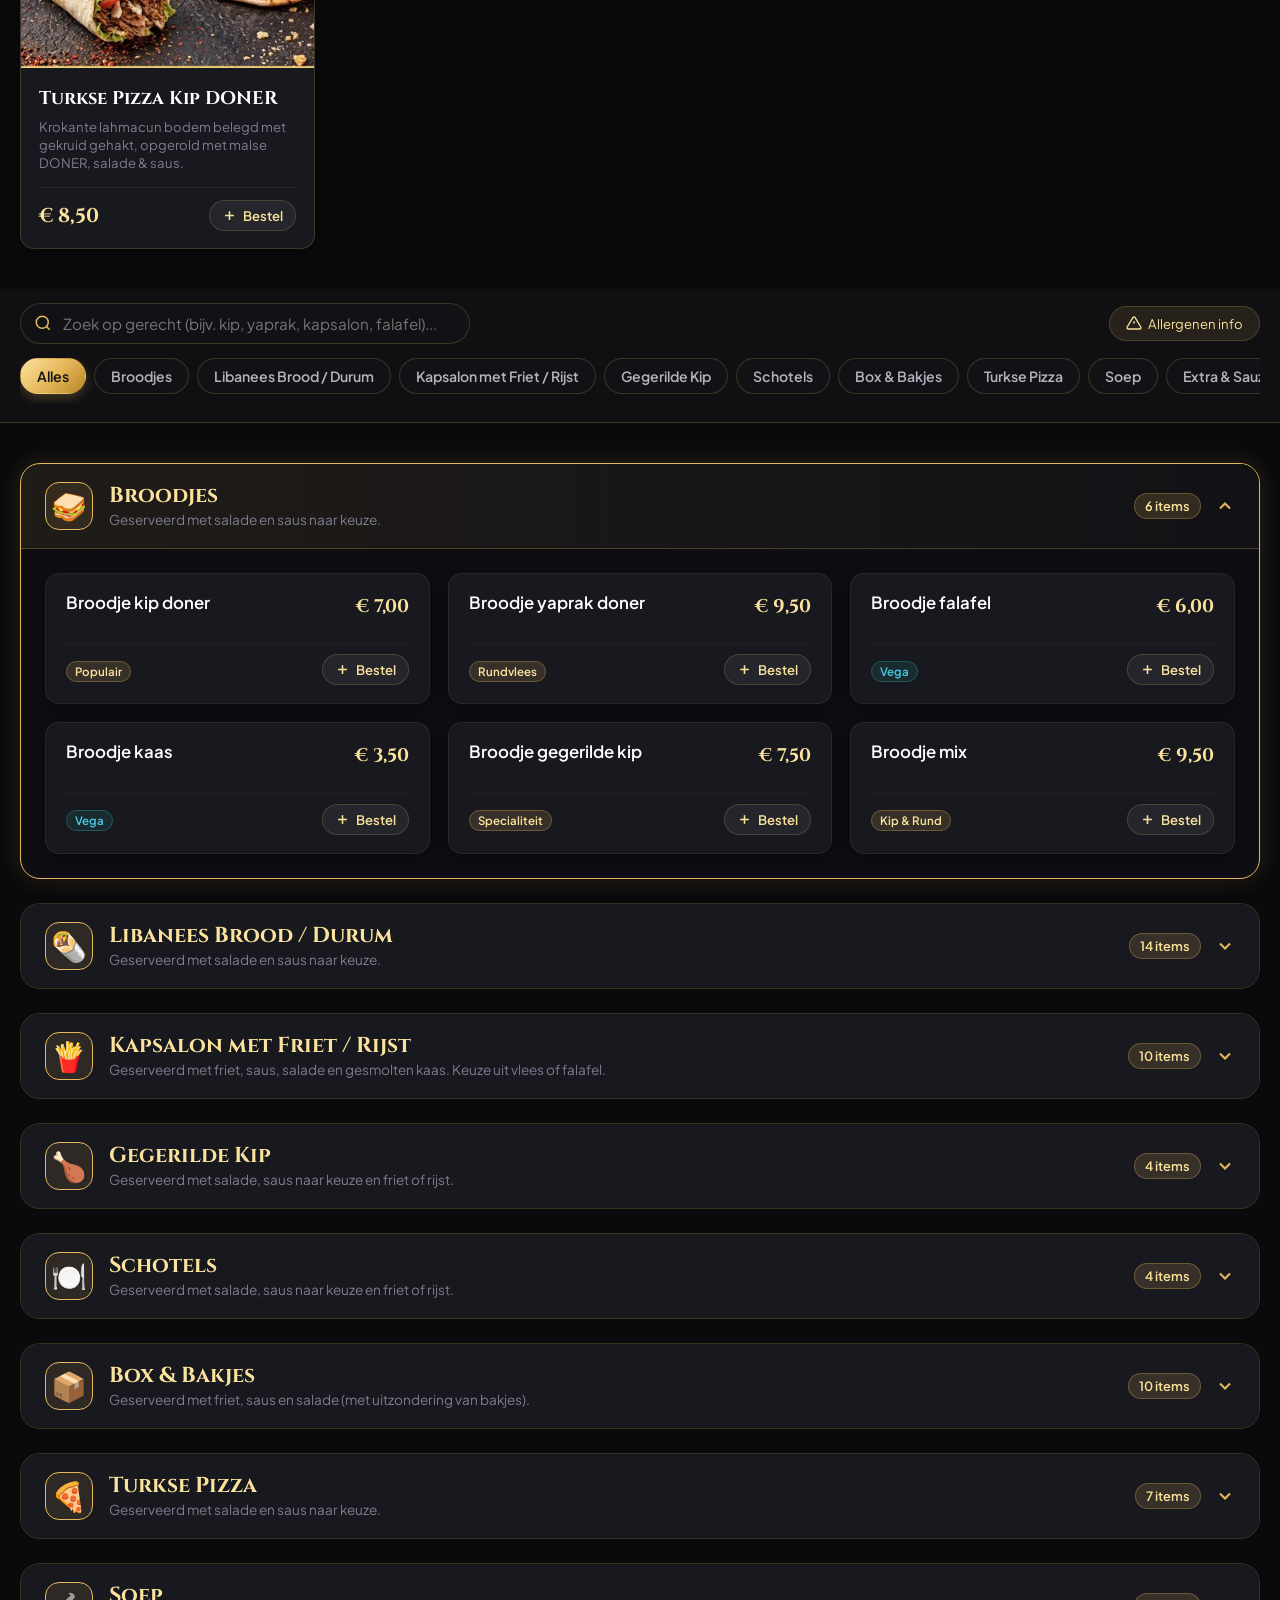
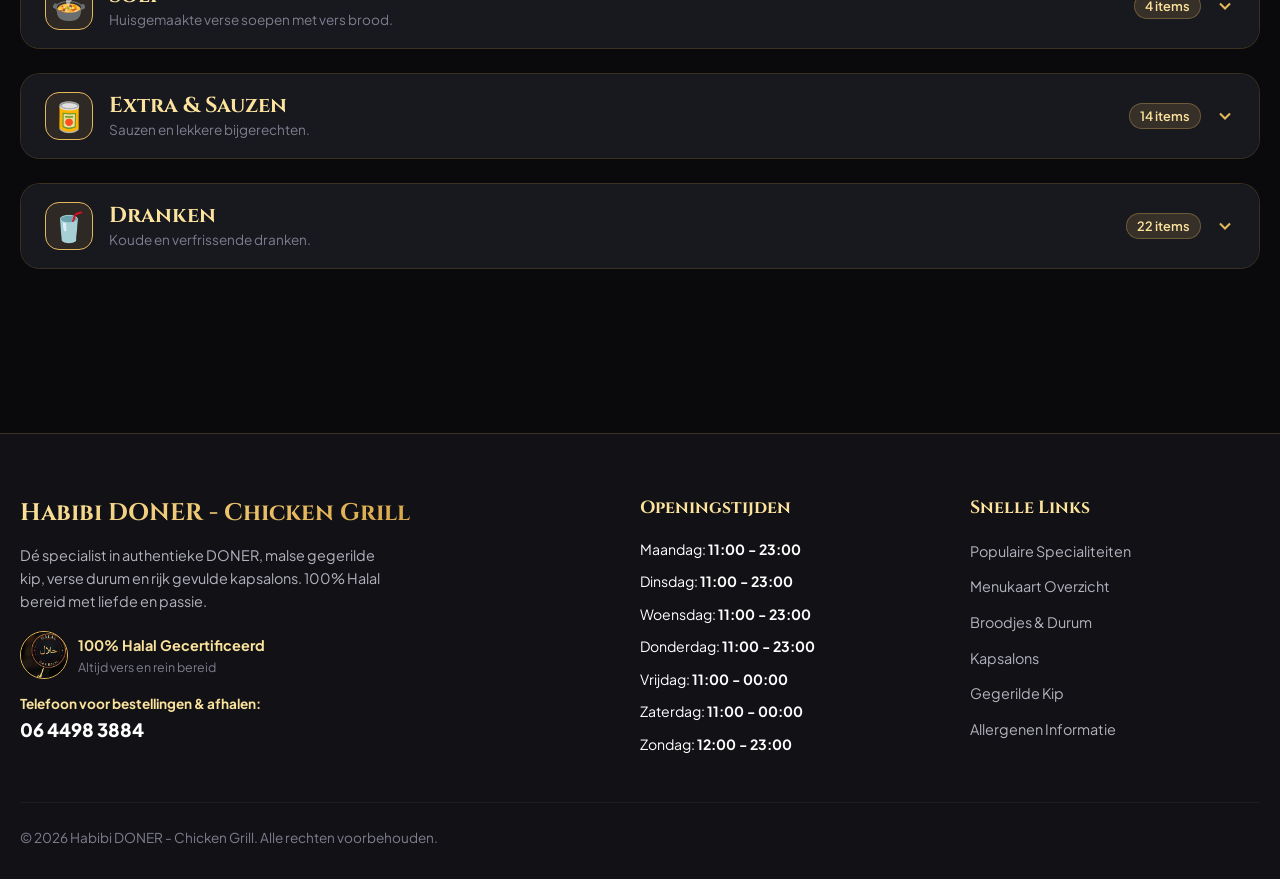
==== commit 9c301a80: "Add table reservation & timeslot selector for dine-in WhatsApp orders" ====
--- a/index.html
+++ b/index.html
@@ -540,6 +540,52 @@
         <button type="button" class="order-type-btn" data-type="Ter plaatse eten">🍽️ Ter plaatse eten</button>
       </div>
 
+      <!-- Dine-in reservation time & guest count selector (visible when 'Ter plaatse eten' is selected) -->
+      <div class="dinein-reservation-box" id="dineInReservationBox" style="display: none;">
+        <div class="reservation-box-title">
+          <svg width="15" height="15" viewBox="0 0 24 24" fill="none" stroke="currentColor" stroke-width="2">
+            <circle cx="12" cy="12" r="10"></circle>
+            <polyline points="12 6 12 12 16 14"></polyline>
+          </svg>
+          <span>Tafel reservering & tijdstip:</span>
+        </div>
+        <div class="reservation-fields-row">
+          <div class="reservation-field">
+            <label for="reservationTimeSelect">Gewenste tijd:</label>
+            <div class="reservation-input-wrap">
+              <svg width="14" height="14" viewBox="0 0 24 24" fill="none" stroke="currentColor" stroke-width="2">
+                <circle cx="12" cy="12" r="10"></circle>
+                <polyline points="12 6 12 12 16 14"></polyline>
+              </svg>
+              <select id="reservationTimeSelect" class="reservation-select">
+                <option value="Z.s.m. (binnen 20-30 min)">⚡ Z.s.m. (20-30 min)</option>
+                <!-- Populated dynamically with today's timeslots -->
+              </select>
+            </div>
+          </div>
+          <div class="reservation-field reservation-field-guests">
+            <label for="reservationGuestsSelect">Personen:</label>
+            <div class="reservation-input-wrap">
+              <svg width="14" height="14" viewBox="0 0 24 24" fill="none" stroke="currentColor" stroke-width="2">
+                <path d="M17 21v-2a4 4 0 0 0-4-4H5a4 4 0 0 0-4 4v2"></path>
+                <circle cx="9" cy="7" r="4"></circle>
+                <path d="M23 21v-2a4 4 0 0 0-3-3.87"></path>
+                <path d="M16 3.13a4 4 0 0 1 0 7.75"></path>
+              </svg>
+              <select id="reservationGuestsSelect" class="reservation-select">
+                <option value="1 persoon">1 pers.</option>
+                <option value="2 personen" selected>2 pers.</option>
+                <option value="3 personen">3 pers.</option>
+                <option value="4 personen">4 pers.</option>
+                <option value="5 personen">5 pers.</option>
+                <option value="6 personen">6 pers.</option>
+                <option value="7+ personen">7+ pers.</option>
+              </select>
+            </div>
+          </div>
+        </div>
+      </div>
+
       <div class="cart-summary-line">
         <span>Totaalbedrag:</span>
         <span id="cartTotalPrice">€ 0,00</span>
--- a/assets/css/style.css
+++ b/assets/css/style.css
@@ -1438,6 +1438,84 @@
   color: var(--gold-light);
 }
 
+/* Dine-in reservation box in cart drawer */
+.dinein-reservation-box {
+  background: rgba(230, 184, 92, 0.08);
+  border: 1px solid rgba(230, 184, 92, 0.35);
+  border-radius: var(--radius-sm);
+  padding: 12px;
+  margin-bottom: 14px;
+  animation: fadeInReservation 0.25s ease;
+}
+@keyframes fadeInReservation {
+  from { opacity: 0; transform: translateY(-6px); }
+  to { opacity: 1; transform: translateY(0); }
+}
+.reservation-box-title {
+  display: flex;
+  align-items: center;
+  gap: 6px;
+  font-size: 0.8rem;
+  font-weight: 700;
+  color: var(--gold-light);
+  margin-bottom: 8px;
+  text-transform: uppercase;
+  letter-spacing: 0.04em;
+}
+.reservation-box-title svg {
+  color: var(--gold-primary);
+}
+.reservation-fields-row {
+  display: flex;
+  gap: 8px;
+}
+.reservation-field {
+  flex: 1.6;
+  display: flex;
+  flex-direction: column;
+  gap: 4px;
+}
+.reservation-field-guests {
+  flex: 1;
+}
+.reservation-field label {
+  font-size: 0.72rem;
+  color: var(--text-muted);
+  font-weight: 600;
+}
+.reservation-input-wrap {
+  position: relative;
+  display: flex;
+  align-items: center;
+}
+.reservation-input-wrap svg {
+  position: absolute;
+  left: 10px;
+  color: var(--gold-primary);
+  pointer-events: none;
+}
+.reservation-select {
+  width: 100%;
+  background: var(--bg-card);
+  border: 1px solid var(--border-color);
+  color: #fff;
+  font-size: 0.82rem;
+  padding: 8px 10px 8px 30px;
+  border-radius: var(--radius-sm);
+  cursor: pointer;
+  outline: none;
+  transition: var(--transition);
+}
+.reservation-select:focus {
+  border-color: var(--gold-primary);
+  box-shadow: 0 0 10px var(--gold-glow);
+}
+.reservation-select option {
+  background: #14141a;
+  color: #fff;
+  padding: 8px;
+}
+
 /* WhatsApp Order Button */
 .btn-whatsapp-order {
   width: 100%;
